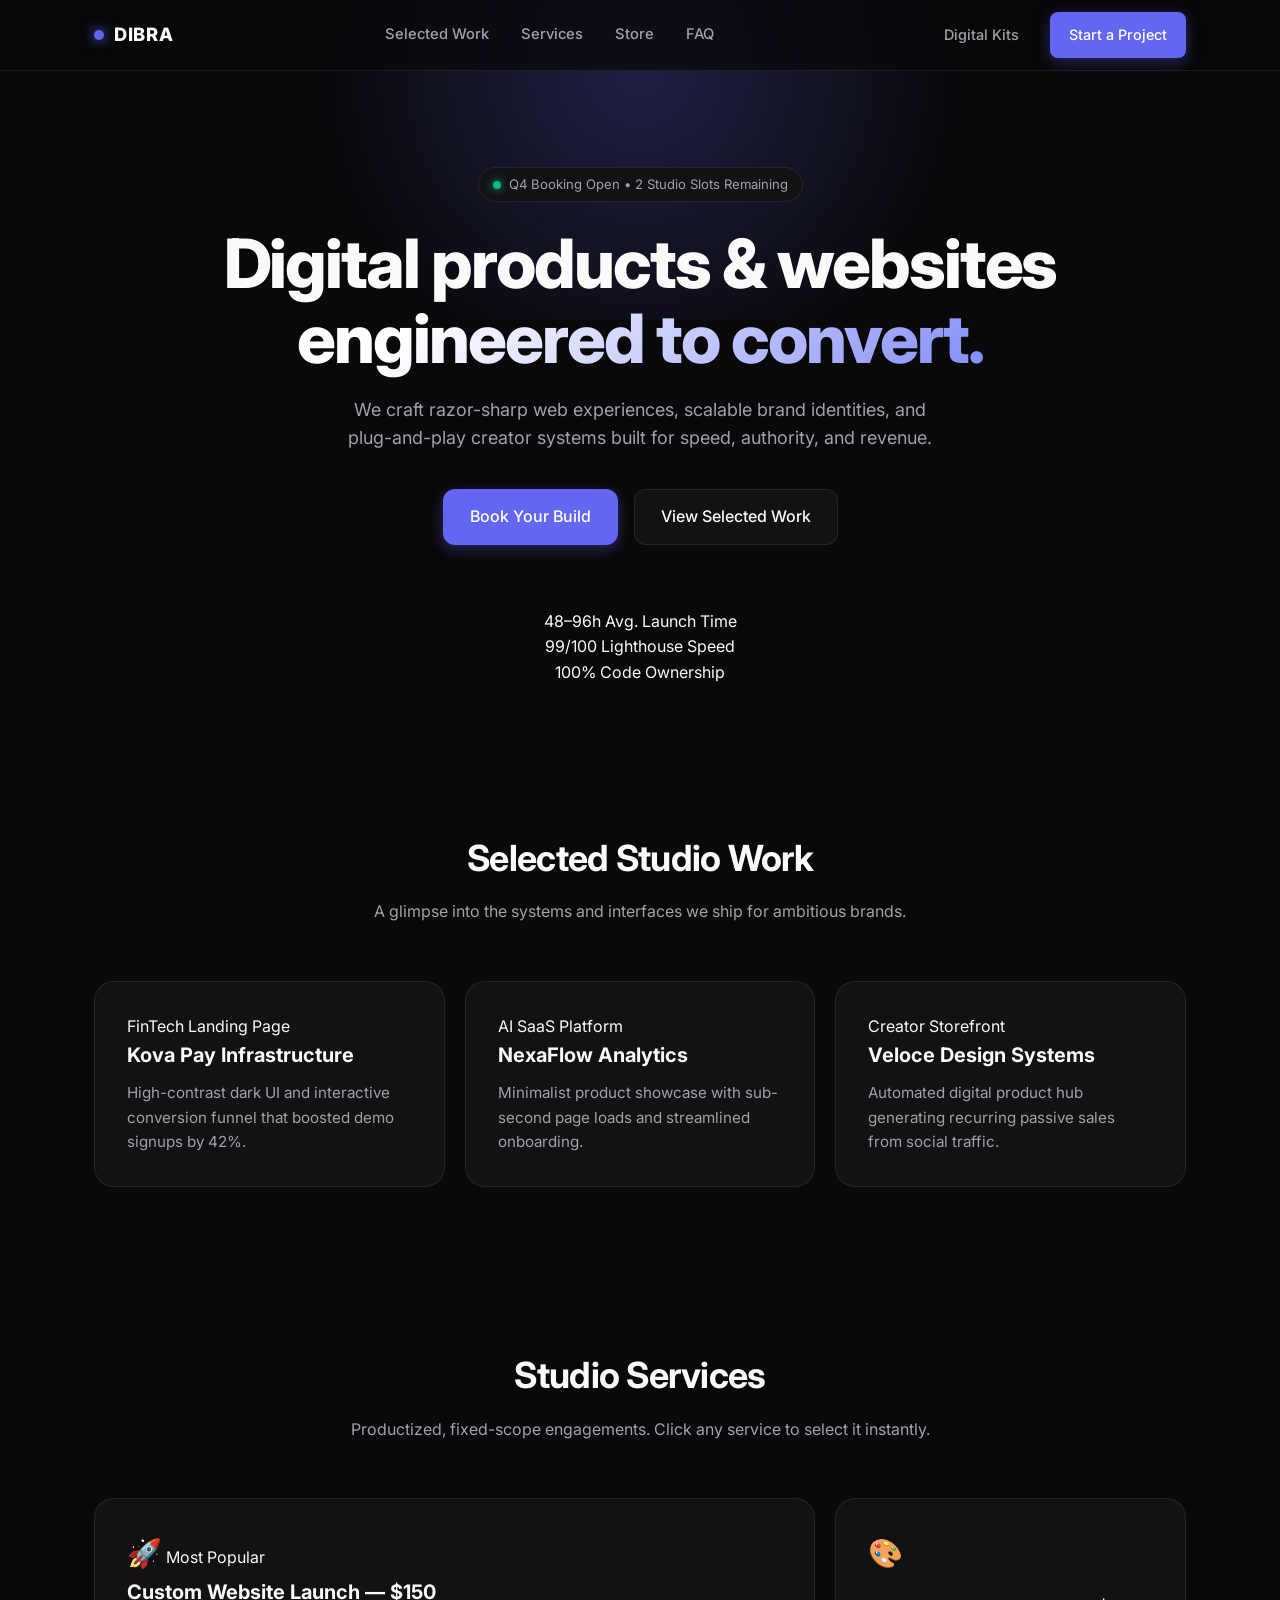
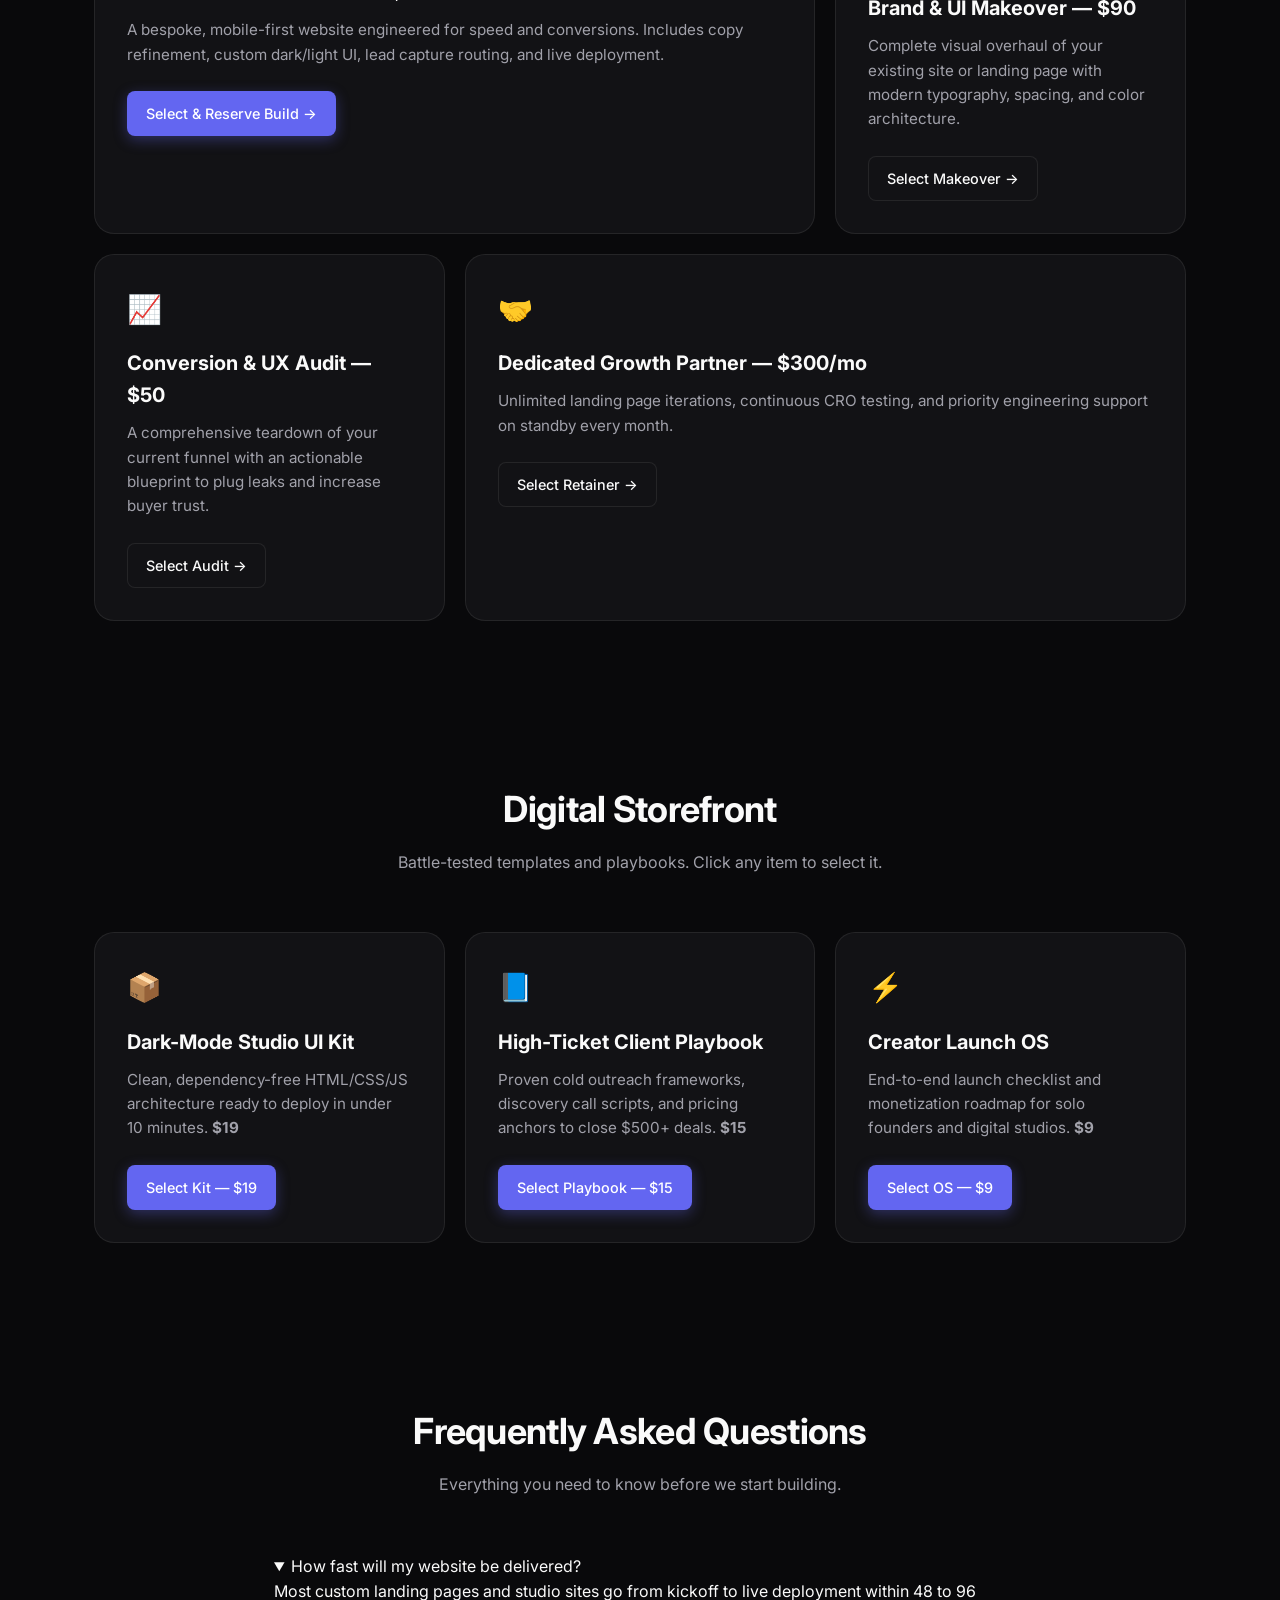
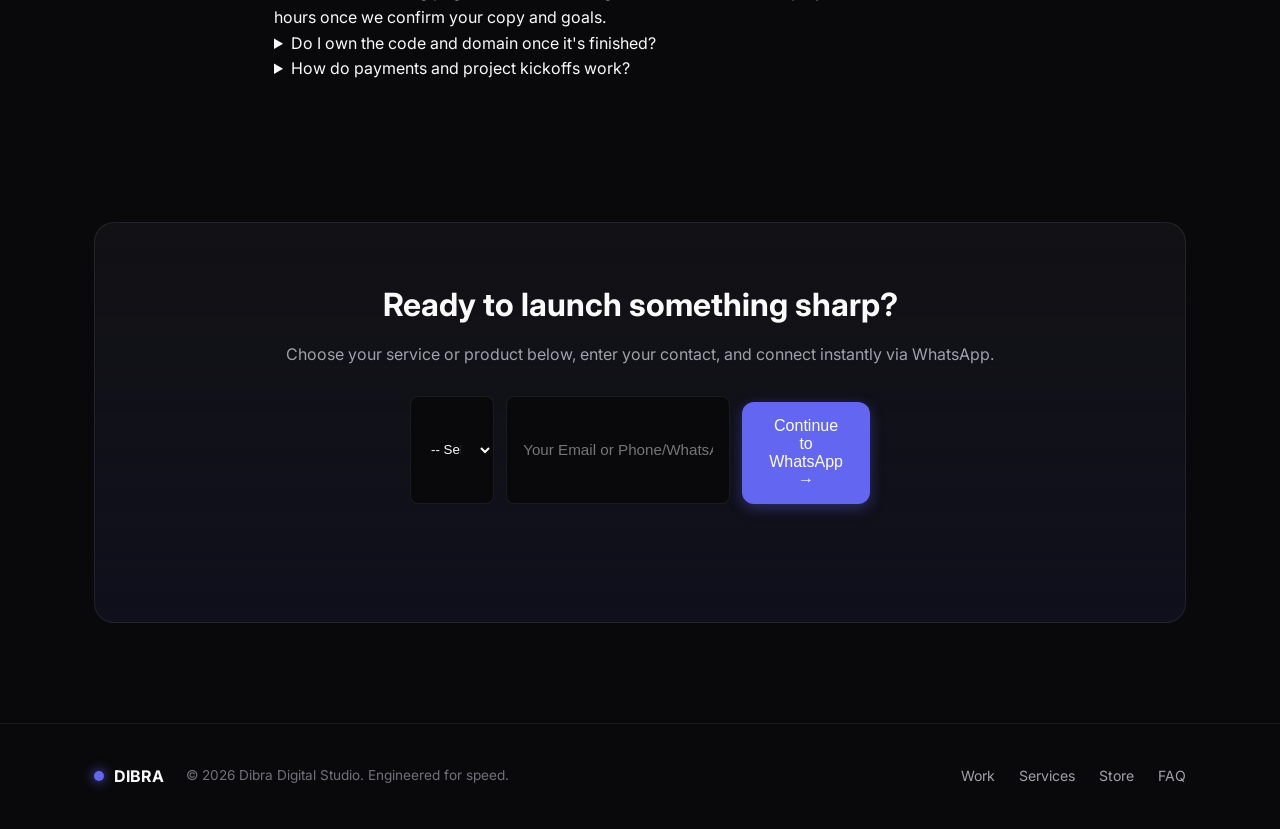
==== index.html @ 92578ec1 "Revise SEO metadata and update navigation links Updated meta description and title for improved SEO." ====
<!DOCTYPE html>
<html lang="en" class="scroll-smooth">
<head>
  <meta charset="UTF-8" />
  <meta name="viewport" content="width=device-width, initial-scale=1.0" />
  <meta name="description" content="Dibra Digital Studio — High-converting web architecture, brand systems, and digital products." />
  <title>DIBRA — Digital Product & Web Studio</title>
  
  <link rel="preconnect" href="https://fonts.googleapis.com">
  <link rel="preconnect" href="https://fonts.gstatic.com" crossorigin>
  <link href="https://fonts.googleapis.com/css2?family=Inter:wght@400;500;600;700;800&display=swap" rel="stylesheet">
  <link rel="stylesheet" href="styles.css" />
</head>
<body>
  <div class="ambient-glow" aria-hidden="true"></div>

  <!-- Sticky Navigation -->
  <header class="navbar" id="navbar">
    <div class="container nav-container">
      <a href="#" class="brand">
        <span class="brand-dot"></span>
        <span>DIBRA</span>
      </a>

      <nav class="nav-links" id="nav-links" aria-label="Main Navigation">
        <a href="#work">Selected Work</a>
        <a href="#services">Services</a>
        <a href="#store">Store</a>
        <a href="#faq">FAQ</a>
      </nav>

      <div class="nav-actions">
        <a href="#store" class="btn btn-ghost">Digital Kits</a>
        <a href="#contact" class="btn btn-primary">Start a Project</a>
        <button class="mobile-toggle" id="mobile-toggle" aria-label="Toggle Menu" aria-expanded="false">
          <span></span>
          <span></span>
        </button>
      </div>
    </div>
  </header>

  <main>
    <!-- Hero Section -->
    <section class="hero">
      <div class="container hero-container">
        <div class="badge">
          <span class="badge-pulse"></span>
          <span>Q4 Booking Open • 2 Studio Slots Remaining</span>
        </div>

        <h1 class="hero-title">
          Digital products & websites <br />
          <span class="text-gradient">engineered to convert.</span>
        </h1>

        <p class="hero-subtitle">
          We craft razor-sharp web experiences, scalable brand identities, and plug-and-play creator systems built for speed, authority, and revenue.
        </p>

        <div class="hero-cta">
          <a href="#contact" class="btn btn-primary btn-lg">Book Your Build</a>
          <a href="#work" class="btn btn-secondary btn-lg">View Selected Work</a>
        </div>

        <!-- Studio Proof Strip -->
        <div class="metrics-strip">
          <div class="metric-item">
            <span class="metric-value">48–96h</span>
            <span class="metric-label">Avg. Launch Time</span>
          </div>
          <div class="metric-divider"></div>
          <div class="metric-item">
            <span class="metric-value">99/100</span>
            <span class="metric-label">Lighthouse Speed</span>
          </div>
          <div class="metric-divider"></div>
          <div class="metric-item">
            <span class="metric-value">100%</span>
            <span class="metric-label">Code Ownership</span>
          </div>
        </div>
      </div>
    </section>

    <!-- Selected Work / Case Studies -->
    <section class="features" id="work">
      <div class="container">
        <div class="section-header">
          <h2>Selected Studio Work</h2>
          <p>A glimpse into the systems and interfaces we ship for ambitious brands.</p>
        </div>

        <div class="bento-grid">
          <article class="bento-card work-card">
            <div class="work-preview preview-fintech">
              <span class="work-tag">FinTech Landing Page</span>
            </div>
            <div class="work-info">
              <h3>Kova Pay Infrastructure</h3>
              <p>High-contrast dark UI and interactive conversion funnel that boosted demo signups by 42%.</p>
            </div>
          </article>

          <article class="bento-card work-card">
            <div class="work-preview preview-saas">
              <span class="work-tag">AI SaaS Platform</span>
            </div>
            <div class="work-info">
              <h3>NexaFlow Analytics</h3>
              <p>Minimalist product showcase with sub-second page loads and streamlined onboarding.</p>
            </div>
          </article>

          <article class="bento-card work-card">
            <div class="work-preview preview-creator">
              <span class="work-tag">Creator Storefront</span>
            </div>
            <div class="work-info">
              <h3>Veloce Design Systems</h3>
              <p>Automated digital product hub generating recurring passive sales from social traffic.</p>
            </div>
          </article>
        </div>
      </div>
    </section>

    <!-- Services Section -->
    <section class="features" id="services">
      <div class="container">
        <div class="section-header">
          <h2>Studio Services</h2>
          <p>Productized, fixed-scope engagements. Click any service to select it instantly.</p>
        </div>

        <div class="bento-grid">
          <article class="bento-card bento-large featured-card">
            <div>
              <div class="card-top-row">
                <span class="card-icon">🚀</span>
                <span class="pill-tag">Most Popular</span>
              </div>
              <h3>Custom Website Launch — $150</h3>
              <p>A bespoke, mobile-first website engineered for speed and conversions. Includes copy refinement, custom dark/light UI, lead capture routing, and live deployment.</p>
            </div>
            <div style="margin-top: 24px;">
              <a href="#contact" class="btn btn-primary select-service" data-service="Custom Website Launch ($150)">Select & Reserve Build →</a>
            </div>
          </article>

          <article class="bento-card">
            <div>
              <div class="card-icon">🎨</div>
              <h3>Brand & UI Makeover — $90</h3>
              <p>Complete visual overhaul of your existing site or landing page with modern typography, spacing, and color architecture.</p>
            </div>
            <div style="margin-top: 24px;">
              <a href="#contact" class="btn btn-secondary select-service" data-service="Brand & UI Makeover ($90)">Select Makeover →</a>
            </div>
          </article>

          <article class="bento-card">
            <div>
              <div class="card-icon">📈</div>
              <h3>Conversion & UX Audit — $50</h3>
              <p>A comprehensive teardown of your current funnel with an actionable blueprint to plug leaks and increase buyer trust.</p>
            </div>
            <div style="margin-top: 24px;">
              <a href="#contact" class="btn btn-secondary select-service" data-service="Conversion & UX Audit ($50)">Select Audit →</a>
            </div>
          </article>

          <article class="bento-card bento-large">
            <div>
              <div class="card-icon">🤝</div>
              <h3>Dedicated Growth Partner — $300/mo</h3>
              <p>Unlimited landing page iterations, continuous CRO testing, and priority engineering support on standby every month.</p>
            </div>
            <div style="margin-top: 24px;">
              <a href="#contact" class="btn btn-secondary select-service" data-service="Dedicated Growth Partner ($300/mo)">Select Retainer →</a>
            </div>
          </article>
        </div>
      </div>
    </section>

    <!-- Digital Storefront -->
    <section class="features" id="store">
      <div class="container">
        <div class="section-header">
          <h2>Digital Storefront</h2>
          <p>Battle-tested templates and playbooks. Click any item to select it.</p>
        </div>

        <div class="bento-grid">
          <article class="bento-card">
            <div>
              <div class="card-icon">📦</div>
              <h3>Dark-Mode Studio UI Kit</h3>
              <p>Clean, dependency-free HTML/CSS/JS architecture ready to deploy in under 10 minutes. <strong>$19</strong></p>
            </div>
            <div style="margin-top: 24px;">
              <a href="#contact" class="btn btn-primary select-service" data-service="Digital Product: Dark-Mode Studio UI Kit ($19)">Select Kit — $19</a>
            </div>
          </article>

          <article class="bento-card">
            <div>
              <div class="card-icon">📘</div>
              <h3>High-Ticket Client Playbook</h3>
              <p>Proven cold outreach frameworks, discovery call scripts, and pricing anchors to close $500+ deals. <strong>$15</strong></p>
            </div>
            <div style="margin-top: 24px;">
              <a href="#contact" class="btn btn-primary select-service" data-service="Digital Product: High-Ticket Client Playbook ($15)">Select Playbook — $15</a>
            </div>
          </article>

          <article class="bento-card">
            <div>
              <div class="card-icon">⚡</div>
              <h3>Creator Launch OS</h3>
              <p>End-to-end launch checklist and monetization roadmap for solo founders and digital studios. <strong>$9</strong></p>
            </div>
            <div style="margin-top: 24px;">
              <a href="#contact" class="btn btn-primary select-service" data-service="Digital Product: Creator Launch OS ($9)">Select OS — $9</a>
            </div>
          </article>
        </div>
      </div>
    </section>

    <!-- Interactive FAQ Section -->
    <section class="features" id="faq">
      <div class="container" style="max-width: 780px;">
        <div class="section-header">
          <h2>Frequently Asked Questions</h2>
          <p>Everything you need to know before we start building.</p>
        </div>

        <div class="faq-list">
          <details class="faq-item" open>
            <summary>How fast will my website be delivered?</summary>
            <p>Most custom landing pages and studio sites go from kickoff to live deployment within 48 to 96 hours once we confirm your copy and goals.</p>
          </details>

          <details class="faq-item">
            <summary>Do I own the code and domain once it's finished?</summary>
            <p>100%. You get full ownership of all source files, repositories, and assets with zero monthly platform lock-in fees.</p>
          </details>

          <details class="faq-item">
            <summary>How do payments and project kickoffs work?</summary>
            <p>Select your package below to message us directly on WhatsApp. We confirm your brief immediately, accept card or mobile transfers, and start building the same day.</p>
          </details>
        </div>
      </div>
    </section>

    <!-- Direct Booking / Order Section with Interactive Dropdown & Flexible Contact -->
    <section class="cta-banner" id="contact">
      <div class="container">
        <div class="cta-box">
          <h2>Ready to launch something sharp?</h2>
          <p>Choose your service or product below, enter your contact, and connect instantly via WhatsApp.</p>
          
          <form class="cta-form" id="order-form">
            <!-- Dropdown selector so clients don't have to type services manually -->
            <select id="selected-item" required style="width: 100%; padding: 13px 16px; border-radius: var(--radius-sm); border: 1px solid var(--border-subtle); background: var(--bg-primary); color: var(--text-primary); font-size: 0.95ln; outline: none; cursor: pointer;">
              <option value="" disabled selected>-- Select a Service or Product --</option>
              <optgroup label="Studio Services">
                <option value="Custom Website Launch ($150)">Custom Website Launch — $150</option>
                <option value="Brand & UI Makeover ($90)">Brand & UI Makeover — $90</option>
                <option value="Conversion & UX Audit ($50)">Conversion & UX Audit — $50</option>
                <option value="Dedicated Growth Partner ($300/mo)">Dedicated Growth Partner — $300/mo</option>
              </optgroup>
              <optgroup label="Digital Storefront">
                <option value="Digital Product: Dark-Mode Studio UI Kit ($19)">Dark-Mode Studio UI Kit — $19</option>
                <option value="Digital Product: High-Ticket Client Playbook ($15)">High-Ticket Client Playbook — $15</option>
                <option value="Digital Product: Creator Launch OS ($9)">Creator Launch OS — $9</option>
              </optgroup>
            </select>

            <!-- Flexible contact input accepting Email OR Phone / WhatsApp number -->
            <input type="text" id="client-contact" placeholder="Your Email or Phone/WhatsApp Number (e.g. +256...)" required />
            
            <button type="submit" class="btn btn-primary btn-lg" style="width: 100%; margin-top: 6px;">Continue to WhatsApp →</button>
          </form>
          <p class="form-feedback" id="form-feedback" role="status" aria-live="polite"></p>
        </div>
      </div>
    </section>
  </main>

  <!-- Footer -->
  <footer class="footer">
    <div class="container footer-container">
      <div class="footer-brand">
        <span class="brand-dot"></span>
        <span>DIBRA</span>
        <p>© 2026 Dibra Digital Studio. Engineered for speed.</p>
      </div>
      <div class="footer-links">
        <a href="#work">Work</a>
        <a href="#services">Services</a>
        <a href="#store">Store</a>
        <a href="#faq">FAQ</a>
      </div>
    </div>
  </footer>

  <script src="app.js"></script>
</body>
</html>
---- styles.css ----
/* Design Tokens & Variables */
:root {
  --bg-primary: #09090b;
  --bg-surface: #121215;
  --bg-surface-hover: #18181c;
  --border-subtle: rgba(255, 255, 255, 0.08);
  --border-highlight: rgba(99, 102, 241, 0.4);
  
  --text-primary: #fafafa;
  --text-secondary: #a1a1aa;
  --text-muted: #71717a;
  
  --accent-primary: #6366f1;
  --accent-hover: #4f46e5;
  --accent-glow: rgba(99, 102, 241, 0.25);
  --success: #10b981;
  
  --radius-sm: 8px;
  --radius-md: 12px;
  --radius-lg: 20px;
  --transition: all 0.25s cubic-bezier(0.16, 1, 0.3, 1);
}

/* Reset & Base */
*, *::before, *::after {
  box-sizing: border-box;
  margin: 0;
  padding: 0;
}

body {
  font-family: 'Inter', -apple-system, BlinkMacSystemFont, sans-serif;
  background-color: var(--bg-primary);
  color: var(--text-primary);
  line-height: 1.6;
  overflow-x: hidden;
  -webkit-font-smoothing: antialiased;
}

.container {
  width: 100%;
  max-width: 1140px;
  margin: 0 auto;
  padding: 0 24px;
}

/* Ambient Background Glow */
.ambient-glow {
  position: fixed;
  top: -20%;
  left: 50%;
  transform: translateX(-50%);
  width: 800px;
  height: 500px;
  background: radial-gradient(circle, var(--accent-glow) 0%, transparent 70%);
  pointer-events: none;
  z-index: -1;
}

/* Buttons */
.btn {
  display: inline-flex;
  align-items: center;
  justify-content: center;
  padding: 10px 18px;
  border-radius: var(--radius-sm);
  font-size: 0.9rem;
  font-weight: 500;
  text-decoration: none;
  cursor: pointer;
  border: 1px solid transparent;
  transition: var(--transition);
}

.btn-lg {
  padding: 14px 26px;
  font-size: 1rem;
  border-radius: var(--radius-md);
}

.btn-primary {
  background-color: var(--accent-primary);
  color: #fff;
  box-shadow: 0 4px 14px rgba(99, 102, 241, 0.35);
}

.btn-primary:hover {
  background-color: var(--accent-hover);
  transform: translateY(-2px);
}

.btn-secondary {
  background-color: var(--bg-surface);
  color: var(--text-primary);
  border-color: var(--border-subtle);
}

.btn-secondary:hover {
  background-color: var(--bg-surface-hover);
  border-color: rgba(255, 255, 255, 0.2);
}

.btn-ghost {
  color: var(--text-secondary);
}

.btn-ghost:hover {
  color: var(--text-primary);
}

/* Navigation */
.navbar {
  position: sticky;
  top: 0;
  z-index: 100;
  background: rgba(9, 9, 11, 0.75);
  backdrop-filter: blur(16px);
  -webkit-backdrop-filter: blur(16px);
  border-bottom: 1px solid var(--border-subtle);
}

.nav-container {
  display: flex;
  align-items: center;
  justify-content: space-between;
  height: 70px;
}

.brand {
  display: flex;
  align-items: center;
  gap: 10px;
  font-weight: 800;
  font-size: 1.15rem;
  letter-spacing: 0.04em;
  color: var(--text-primary);
  text-decoration: none;
}

.brand-dot {
  width: 10px;
  height: 10px;
  border-radius: 50%;
  background: var(--accent-primary);
  box-shadow: 0 0 12px var(--accent-primary);
}

.nav-links {
  display: flex;
  gap: 32px;
}

.nav-links a {
  color: var(--text-secondary);
  text-decoration: none;
  font-size: 0.92rem;
  font-weight: 500;
  transition: var(--transition);
}

.nav-links a:hover {
  color: var(--text-primary);
}

.nav-actions {
  display: flex;
  align-items: center;
  gap: 12px;
}

.mobile-toggle {
  display: none;
  flex-direction: column;
  gap: 5px;
  background: none;
  border: none;
  cursor: pointer;
  padding: 6px;
}

.mobile-toggle span {
  width: 22px;
  height: 2px;
  background: var(--text-primary);
  transition: var(--transition);
}

/* Hero Section */
.hero {
  padding: 96px 0 64px;
  text-align: center;
}

.badge {
  display: inline-flex;
  align-items: center;
  gap: 8px;
  padding: 6px 14px;
  border-radius: 999px;
  background: var(--bg-surface);
  border: 1px solid var(--border-subtle);
  font-size: 0.82rem;
  color: var(--text-secondary);
  margin-bottom: 24px;
}

.badge-pulse {
  width: 8px;
  height: 8px;
  border-radius: 50%;
  background: var(--success);
  box-shadow: 0 0 8px var(--success);
}

.hero-title {
  font-size: clamp(2.5rem, 6vw, 4.25rem);
  font-weight: 800;
  line-height: 1.1;
  letter-spacing: -0.03em;
  margin-bottom: 20px;
}

.text-gradient {
  background: linear-gradient(135deg, #ffffff 20%, #818cf8 100%);
  -webkit-background-clip: text;
  -webkit-text-fill-color: transparent;
}

.hero-subtitle {
  max-width: 620px;
  margin: 0 auto 36px;
  font-size: 1.125rem;
  color: var(--text-secondary);
}

.hero-cta {
  display: flex;
  justify-content: center;
  gap: 16px;
  margin-bottom: 64px;
  flex-wrap: wrap;
}

/* Interactive Preview Window */
.hero-preview {
  max-width: 860px;
  margin: 0 auto;
  background: var(--bg-surface);
  border: 1px solid var(--border-subtle);
  border-radius: var(--radius-lg);
  overflow: hidden;
  box-shadow: 0 24px 60px rgba(0, 0, 0, 0.6);
  text-align: left;
}

.preview-header {
  display: flex;
  align-items: center;
  padding: 14px 20px;
  background: rgba(255, 255, 255, 0.02);
  border-bottom: 1px solid var(--border-subtle);
}

.window-dots {
  display: flex;
  gap: 8px;
}

.window-dots span {
  width: 11px;
  height: 11px;
  border-radius: 50%;
  background: #27272a;
}

.window-url {
  margin: 0 auto;
  font-size: 0.8rem;
  color: var(--text-muted);
  background: var(--bg-primary);
  padding: 4px 16px;
  border-radius: 6px;
  border: 1px solid var(--border-subtle);
}

.preview-body {
  display: grid;
  grid-template-columns: repeat(3, 1fr);
  gap: 20px;
  padding: 32px;
}

.preview-stat {
  background: var(--bg-primary);
  border: 1px solid var(--border-subtle);
  border-radius: var(--radius-md);
  padding: 20px;
  display: flex;
  flex-direction: column;
  gap: 6px;
}

.stat-label {
  font-size: 0.82rem;
  color: var(--text-secondary);
}

.stat-value {
  font-size: 1.85rem;
  font-weight: 700;
  letter-spacing: -0.02em;
}

.stat-trend {
  font-size: 0.8rem;
  color: var(--text-muted);
}

.stat-trend.positive {
  color: var(--success);
}

/* Bento Grid Features */
.features {
  padding: 80px 0;
}

.section-header {
  text-align: center;
  max-width: 580px;
  margin: 0 auto 56px;
}

.section-header h2 {
  font-size: 2.25rem;
  font-weight: 700;
  letter-spacing: -0.02em;
  margin-bottom: 12px;
}

.section-header p {
  color: var(--text-secondary);
}

.bento-grid {
  display: grid;
  grid-template-columns: repeat(3, 1fr);
  gap: 20px;
}

.bento-card {
  background: var(--bg-surface);
  border: 1px solid var(--border-subtle);
  border-radius: var(--radius-lg);
  padding: 32px;
  transition: var(--transition);
}

.bento-card:hover {
  border-color: var(--border-highlight);
  background: var(--bg-surface-hover);
  transform: translateY(-4px);
}

.bento-large {
  grid-column: span 2;
}

.card-icon {
  font-size: 1.75rem;
  margin-bottom: 16px;
}

.bento-card h3 {
  font-size: 1.25rem;
  margin-bottom: 10px;
}

.bento-card p {
  color: var(--text-secondary);
  font-size: 0.95rem;
}

/* CTA Banner */
.cta-banner {
  padding: 60px 0 100px;
}

.cta-box {
  background: linear-gradient(180deg, var(--bg-surface) 0%, rgba(99, 102, 241, 0.08) 100%);
  border: 1px solid var(--border-subtle);
  border-radius: var(--radius-lg);
  padding: 56px 24px;
  text-align: center;
}

.cta-box h2 {
  font-size: 2rem;
  margin-bottom: 12px;
}

.cta-box p {
  color: var(--text-secondary);
  margin-bottom: 28px;
}

.cta-form {
  display: flex;
  justify-content: center;
  gap: 12px;
  max-width: 460px;
  margin: 0 auto;
}

.cta-form input {
  flex: 1;
  padding: 12px 16px;
  border-radius: var(--radius-sm);
  border: 1px solid var(--border-subtle);
  background: var(--bg-primary);
  color: var(--text-primary);
  font-size: 0.95rem;
  outline: none;
  transition: var(--transition);
}

.cta-form input:focus {
  border-color: var(--accent-primary);
}

.form-feedback {
  margin-top: 14px;
  font-size: 0.88rem;
  color: var(--success);
  min-height: 20px;
}

/* Footer */
.footer {
  border-top: 1px solid var(--border-subtle);
  padding: 40px 0;
}

.footer-container {
  display: flex;
  justify-content: space-between;
  align-items: center;
  flex-wrap: wrap;
  gap: 20px;
}

.footer-brand {
  display: flex;
  align-items: center;
  gap: 10px;
  font-weight: 700;
}

.footer-brand p {
  font-weight: 400;
  font-size: 0.85rem;
  color: var(--text-muted);
  margin-left: 12px;
}

.footer-links {
  display: flex;
  gap: 24px;
}

.footer-links a {
  color: var(--text-secondary);
  text-decoration: none;
  font-size: 0.88rem;
}

.footer-links a:hover {
  color: var(--text-primary);
}

/* Responsive Breakpoints */
@media (max-width: 860px) {
  .bento-grid, .preview-body {
    grid-template-columns: 1fr;
  }
  .bento-large {
    grid-column: span 1;
  }
  .nav-links, .nav-actions .btn-ghost {
    display: none;
  }
  .nav-links.active {
    display: flex;
    flex-direction: column;
    position: absolute;
    top: 70px;
    left: 0;
    right: 0;
    background: var(--bg-primary);
    padding: 24px;
    border-bottom: 1px solid var(--border-subtle);
  }
  .mobile-toggle {
    display: flex;
  }
  .cta-form {
    flex-direction: column;
  }
}
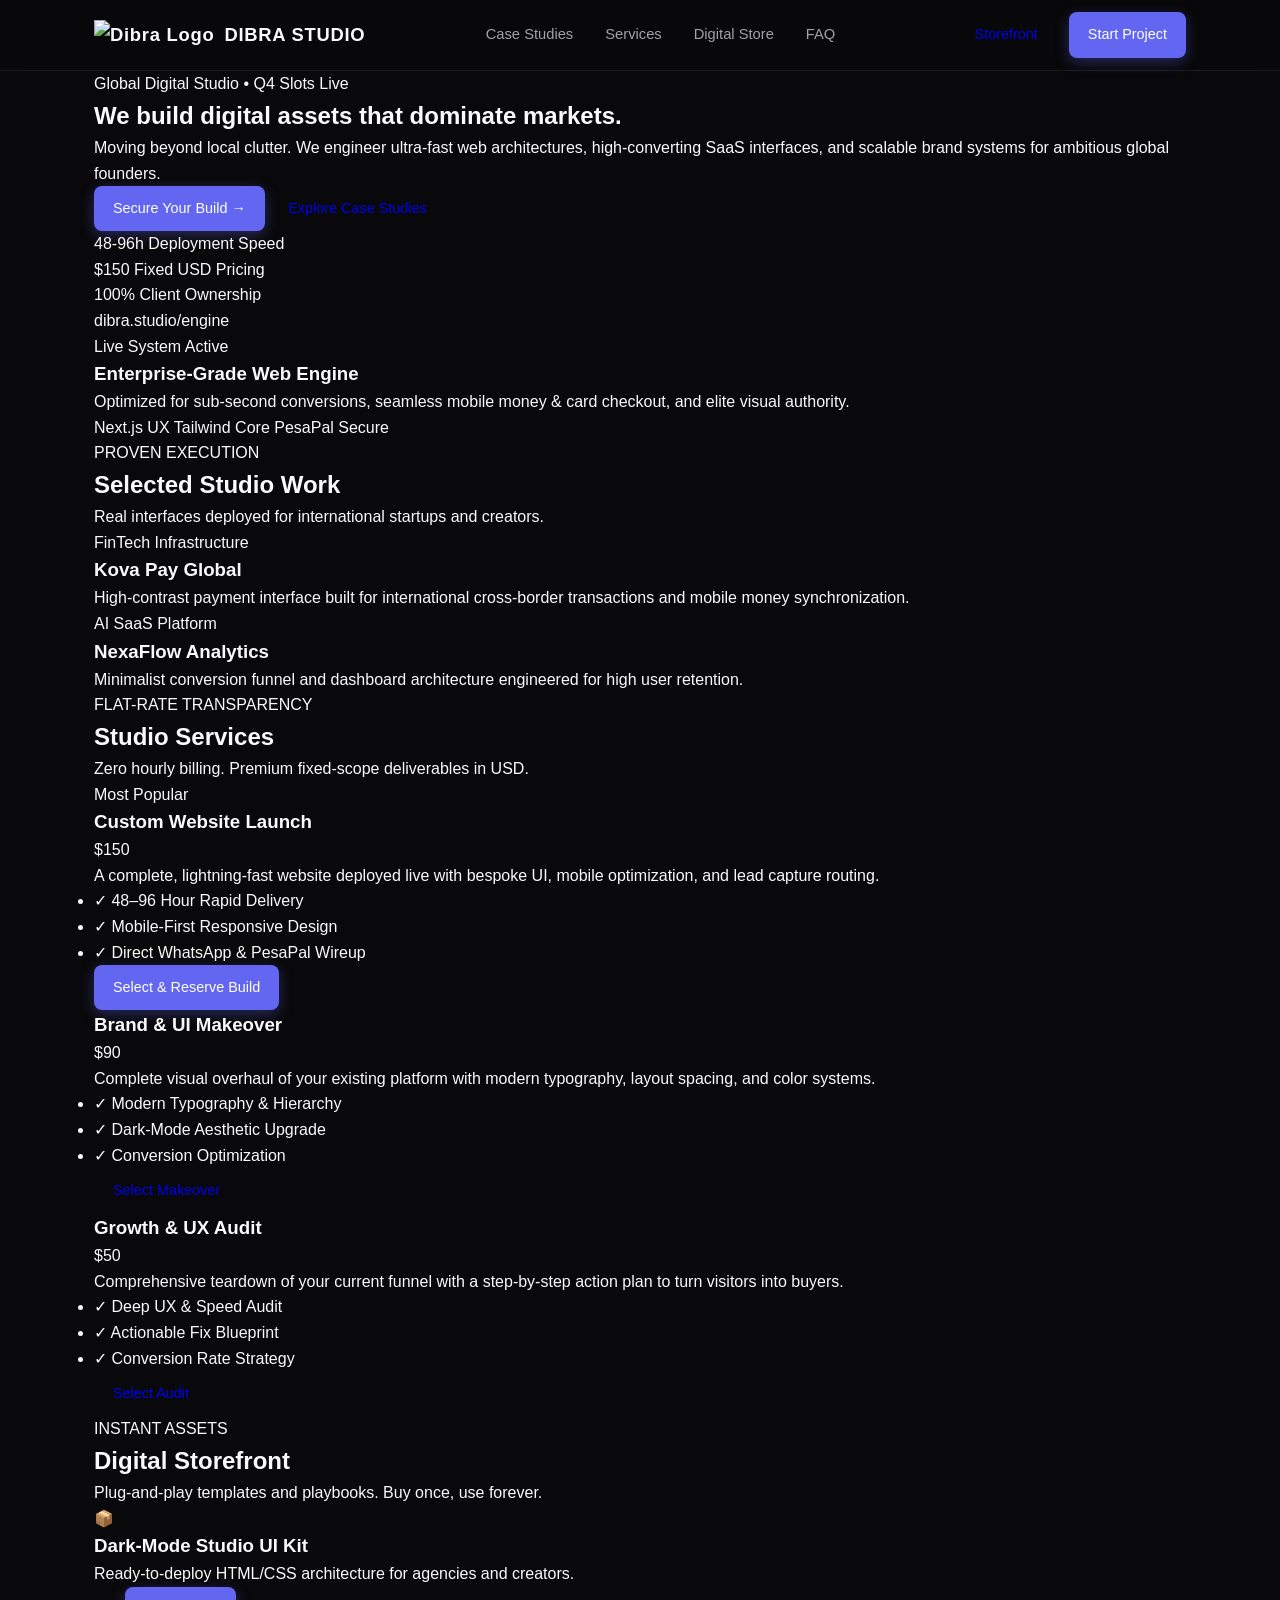
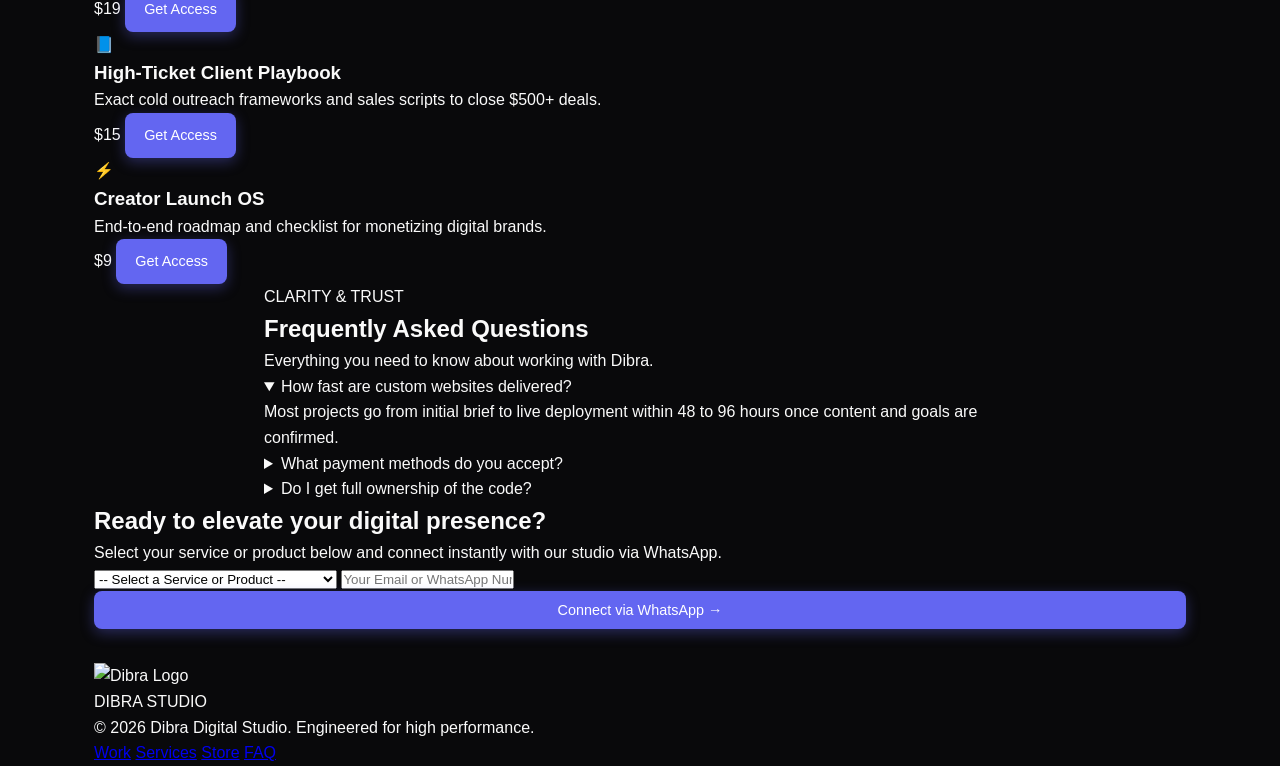
==== commit 47410dbd: "Revamp index.html for modern design and clarity Updated font link and modified various sections for " ====
--- a/index.html
+++ b/index.html
@@ -8,270 +8,281 @@
   
   <link rel="preconnect" href="https://fonts.googleapis.com">
   <link rel="preconnect" href="https://fonts.gstatic.com" crossorigin>
-  <link href="https://fonts.googleapis.com/css2?family=Inter:wght@400;500;600;700;800&display=swap" rel="stylesheet">
+  <link href="https://fonts.googleapis.com/css2?family=Plus+Jakarta+Sans:wght@400;500;600;700;800&display=swap" rel="stylesheet">
   <link rel="stylesheet" href="styles.css" />
 </head>
 <body>
-  <div class="ambient-glow" aria-hidden="true"></div>
-
-  <!-- Sticky Navigation -->
+  <!-- Ambient Mesh Background -->
+  <div class="mesh-bg" aria-hidden="true">
+    <div class="mesh-ball ball-1"></div>
+    <div class="mesh-ball ball-2"></div>
+    <div class="mesh-ball ball-3"></div>
+  </div>
+
+  <!-- Modern Floating Header -->
   <header class="navbar" id="navbar">
     <div class="container nav-container">
       <a href="#" class="brand">
-        <span class="brand-dot"></span>
-        <span>DIBRA</span>
+        <!-- Logo Image Integration -->
+        <div class="brand-logo-wrap">
+          <img src="908746838_1129144080108796_8139333490262825991_n.jpg" alt="Dibra Logo" class="brand-logo-img" />
+        </div>
+        <span class="brand-text">DIBRA <span class="brand-sub">STUDIO</span></span>
       </a>
 
       <nav class="nav-links" id="nav-links" aria-label="Main Navigation">
-        <a href="#work">Selected Work</a>
+        <a href="#work">Case Studies</a>
         <a href="#services">Services</a>
-        <a href="#store">Store</a>
+        <a href="#store">Digital Store</a>
         <a href="#faq">FAQ</a>
       </nav>
 
       <div class="nav-actions">
-        <a href="#store" class="btn btn-ghost">Digital Kits</a>
-        <a href="#contact" class="btn btn-primary">Start a Project</a>
+        <a href="#store" class="btn btn-glass">Storefront</a>
+        <a href="#contact" class="btn btn-primary">Start Project</a>
         <button class="mobile-toggle" id="mobile-toggle" aria-label="Toggle Menu" aria-expanded="false">
           <span></span>
           <span></span>
+          <span></span>
         </button>
       </div>
     </div>
   </header>
 
   <main>
-    <!-- Hero Section -->
-    <section class="hero">
-      <div class="container hero-container">
-        <div class="badge">
-          <span class="badge-pulse"></span>
-          <span>Q4 Booking Open • 2 Studio Slots Remaining</span>
-        </div>
-
-        <h1 class="hero-title">
-          Digital products & websites <br />
-          <span class="text-gradient">engineered to convert.</span>
-        </h1>
-
-        <p class="hero-subtitle">
-          We craft razor-sharp web experiences, scalable brand identities, and plug-and-play creator systems built for speed, authority, and revenue.
-        </p>
-
-        <div class="hero-cta">
-          <a href="#contact" class="btn btn-primary btn-lg">Book Your Build</a>
-          <a href="#work" class="btn btn-secondary btn-lg">View Selected Work</a>
-        </div>
-
-        <!-- Studio Proof Strip -->
-        <div class="metrics-strip">
-          <div class="metric-item">
-            <span class="metric-value">48–96h</span>
-            <span class="metric-label">Avg. Launch Time</span>
-          </div>
-          <div class="metric-divider"></div>
-          <div class="metric-item">
-            <span class="metric-value">99/100</span>
-            <span class="metric-label">Lighthouse Speed</span>
-          </div>
-          <div class="metric-divider"></div>
-          <div class="metric-item">
-            <span class="metric-value">100%</span>
-            <span class="metric-label">Code Ownership</span>
-          </div>
-        </div>
-      </div>
-    </section>
-
-    <!-- Selected Work / Case Studies -->
-    <section class="features" id="work">
+    <!-- Hero Section: Asymmetric Modern Split Layout -->
+    <section class="hero-new">
+      <div class="container hero-grid-layout">
+        <div class="hero-content">
+          <div class="pill-badge">
+            <span class="badge-dot"></span>
+            <span>Global Digital Studio • Q4 Slots Live</span>
+          </div>
+          
+          <h1 class="hero-headline">
+            We build digital assets that <span class="gradient-text">dominate markets.</span>
+          </h1>
+          
+          <p class="hero-desc">
+            Moving beyond local clutter. We engineer ultra-fast web architectures, high-converting SaaS interfaces, and scalable brand systems for ambitious global founders.
+          </p>
+
+          <div class="hero-action-row">
+            <a href="#contact" class="btn btn-primary btn-xl">Secure Your Build →</a>
+            <a href="#work" class="btn btn-outline btn-xl">Explore Case Studies</a>
+          </div>
+
+          <div class="hero-stats-row">
+            <div class="stat-box">
+              <span class="stat-num">48-96h</span>
+              <span class="stat-lbl">Deployment Speed</span>
+            </div>
+            <div class="stat-sep"></div>
+            <div class="stat-box">
+              <span class="stat-num">$150</span>
+              <span class="stat-lbl">Fixed USD Pricing</span>
+            </div>
+            <div class="stat-sep"></div>
+            <div class="stat-box">
+              <span class="stat-num">100%</span>
+              <span class="stat-lbl">Client Ownership</span>
+            </div>
+          </div>
+        </div>
+
+        <!-- Interactive Visual Showcase Card -->
+        <div class="hero-visual-card">
+          <div class="visual-card-header">
+            <div class="mac-dots"><span></span><span></span><span></span></div>
+            <span class="url-bar">dibra.studio/engine</span>
+          </div>
+          <div class="visual-card-body">
+            <div class="preview-hero-badge">Live System Active</div>
+            <h3>Enterprise-Grade Web Engine</h3>
+            <p>Optimized for sub-second conversions, seamless mobile money & card checkout, and elite visual authority.</p>
+            <div class="mini-tags">
+              <span>Next.js UX</span>
+              <span>Tailwind Core</span>
+              <span>PesaPal Secure</span>
+            </div>
+          </div>
+        </div>
+      </div>
+    </section>
+
+    <!-- Case Studies / Selected Work -->
+    <section class="section-padded" id="work">
       <div class="container">
-        <div class="section-header">
+        <div class="section-title-wrap">
+          <span class="section-tag">PROVEN EXECUTION</span>
           <h2>Selected Studio Work</h2>
-          <p>A glimpse into the systems and interfaces we ship for ambitious brands.</p>
-        </div>
-
-        <div class="bento-grid">
-          <article class="bento-card work-card">
-            <div class="work-preview preview-fintech">
-              <span class="work-tag">FinTech Landing Page</span>
-            </div>
-            <div class="work-info">
-              <h3>Kova Pay Infrastructure</h3>
-              <p>High-contrast dark UI and interactive conversion funnel that boosted demo signups by 42%.</p>
-            </div>
-          </article>
-
-          <article class="bento-card work-card">
-            <div class="work-preview preview-saas">
-              <span class="work-tag">AI SaaS Platform</span>
-            </div>
-            <div class="work-info">
+          <p>Real interfaces deployed for international startups and creators.</p>
+        </div>
+
+        <div class="projects-grid">
+          <div class="project-card">
+            <div class="project-thumb thumb-1">
+              <span class="project-tag">FinTech Infrastructure</span>
+            </div>
+            <div class="project-body">
+              <h3>Kova Pay Global</h3>
+              <p>High-contrast payment interface built for international cross-border transactions and mobile money synchronization.</p>
+            </div>
+          </div>
+
+          <div class="project-card">
+            <div class="project-thumb thumb-2">
+              <span class="project-tag">AI SaaS Platform</span>
+            </div>
+            <div class="project-body">
               <h3>NexaFlow Analytics</h3>
-              <p>Minimalist product showcase with sub-second page loads and streamlined onboarding.</p>
-            </div>
-          </article>
-
-          <article class="bento-card work-card">
-            <div class="work-preview preview-creator">
-              <span class="work-tag">Creator Storefront</span>
-            </div>
-            <div class="work-info">
-              <h3>Veloce Design Systems</h3>
-              <p>Automated digital product hub generating recurring passive sales from social traffic.</p>
-            </div>
-          </article>
-        </div>
-      </div>
-    </section>
-
-    <!-- Services Section -->
-    <section class="features" id="services">
+              <p>Minimalist conversion funnel and dashboard architecture engineered for high user retention.</p>
+            </div>
+          </div>
+        </div>
+      </div>
+    </section>
+
+    <!-- Services & Pricing Section -->
+    <section class="section-padded" id="services">
       <div class="container">
-        <div class="section-header">
+        <div class="section-title-wrap">
+          <span class="section-tag">FLAT-RATE TRANSPARENCY</span>
           <h2>Studio Services</h2>
-          <p>Productized, fixed-scope engagements. Click any service to select it instantly.</p>
-        </div>
-
-        <div class="bento-grid">
-          <article class="bento-card bento-large featured-card">
-            <div>
-              <div class="card-top-row">
-                <span class="card-icon">🚀</span>
-                <span class="pill-tag">Most Popular</span>
-              </div>
-              <h3>Custom Website Launch — $150</h3>
-              <p>A bespoke, mobile-first website engineered for speed and conversions. Includes copy refinement, custom dark/light UI, lead capture routing, and live deployment.</p>
-            </div>
-            <div style="margin-top: 24px;">
-              <a href="#contact" class="btn btn-primary select-service" data-service="Custom Website Launch ($150)">Select & Reserve Build →</a>
-            </div>
-          </article>
-
-          <article class="bento-card">
-            <div>
-              <div class="card-icon">🎨</div>
-              <h3>Brand & UI Makeover — $90</h3>
-              <p>Complete visual overhaul of your existing site or landing page with modern typography, spacing, and color architecture.</p>
-            </div>
-            <div style="margin-top: 24px;">
-              <a href="#contact" class="btn btn-secondary select-service" data-service="Brand & UI Makeover ($90)">Select Makeover →</a>
-            </div>
-          </article>
-
-          <article class="bento-card">
-            <div>
-              <div class="card-icon">📈</div>
-              <h3>Conversion & UX Audit — $50</h3>
-              <p>A comprehensive teardown of your current funnel with an actionable blueprint to plug leaks and increase buyer trust.</p>
-            </div>
-            <div style="margin-top: 24px;">
-              <a href="#contact" class="btn btn-secondary select-service" data-service="Conversion & UX Audit ($50)">Select Audit →</a>
-            </div>
-          </article>
-
-          <article class="bento-card bento-large">
-            <div>
-              <div class="card-icon">🤝</div>
-              <h3>Dedicated Growth Partner — $300/mo</h3>
-              <p>Unlimited landing page iterations, continuous CRO testing, and priority engineering support on standby every month.</p>
-            </div>
-            <div style="margin-top: 24px;">
-              <a href="#contact" class="btn btn-secondary select-service" data-service="Dedicated Growth Partner ($300/mo)">Select Retainer →</a>
-            </div>
-          </article>
-        </div>
-      </div>
-    </section>
-
-    <!-- Digital Storefront -->
-    <section class="features" id="store">
+          <p>Zero hourly billing. Premium fixed-scope deliverables in USD.</p>
+        </div>
+
+        <div class="pricing-grid">
+          <div class="price-card featured-highlight">
+            <div class="price-header">
+              <span class="card-badge-top">Most Popular</span>
+              <h3>Custom Website Launch</h3>
+              <div class="price-tag">$150</div>
+            </div>
+            <p>A complete, lightning-fast website deployed live with bespoke UI, mobile optimization, and lead capture routing.</p>
+            <ul class="feature-checklist">
+              <li>✓ 48–96 Hour Rapid Delivery</li>
+              <li>✓ Mobile-First Responsive Design</li>
+              <li>✓ Direct WhatsApp & PesaPal Wireup</li>
+            </ul>
+            <a href="#contact" class="btn btn-primary select-service" data-service="Custom Website Launch ($150)">Select & Reserve Build</a>
+          </div>
+
+          <div class="price-card">
+            <div class="price-header">
+              <h3>Brand & UI Makeover</h3>
+              <div class="price-tag">$90</div>
+            </div>
+            <p>Complete visual overhaul of your existing platform with modern typography, layout spacing, and color systems.</p>
+            <ul class="feature-checklist">
+              <li>✓ Modern Typography & Hierarchy</li>
+              <li>✓ Dark-Mode Aesthetic Upgrade</li>
+              <li>✓ Conversion Optimization</li>
+            </ul>
+            <a href="#contact" class="btn btn-outline select-service" data-service="Brand & UI Makeover ($90)">Select Makeover</a>
+          </div>
+
+          <div class="price-card">
+            <div class="price-header">
+              <h3>Growth & UX Audit</h3>
+              <div class="price-tag">$50</div>
+            </div>
+            <p>Comprehensive teardown of your current funnel with a step-by-step action plan to turn visitors into buyers.</p>
+            <ul class="feature-checklist">
+              <li>✓ Deep UX & Speed Audit</li>
+              <li>✓ Actionable Fix Blueprint</li>
+              <li>✓ Conversion Rate Strategy</li>
+            </ul>
+            <a href="#contact" class="btn btn-outline select-service" data-service="Conversion & UX Audit ($50)">Select Audit</a>
+          </div>
+        </div>
+      </div>
+    </section>
+
+    <!-- Digital Storefront Section -->
+    <section class="section-padded" id="store">
       <div class="container">
-        <div class="section-header">
+        <div class="section-title-wrap">
+          <span class="section-tag">INSTANT ASSETS</span>
           <h2>Digital Storefront</h2>
-          <p>Battle-tested templates and playbooks. Click any item to select it.</p>
-        </div>
-
-        <div class="bento-grid">
-          <article class="bento-card">
-            <div>
-              <div class="card-icon">📦</div>
-              <h3>Dark-Mode Studio UI Kit</h3>
-              <p>Clean, dependency-free HTML/CSS/JS architecture ready to deploy in under 10 minutes. <strong>$19</strong></p>
-            </div>
-            <div style="margin-top: 24px;">
-              <a href="#contact" class="btn btn-primary select-service" data-service="Digital Product: Dark-Mode Studio UI Kit ($19)">Select Kit — $19</a>
-            </div>
-          </article>
-
-          <article class="bento-card">
-            <div>
-              <div class="card-icon">📘</div>
-              <h3>High-Ticket Client Playbook</h3>
-              <p>Proven cold outreach frameworks, discovery call scripts, and pricing anchors to close $500+ deals. <strong>$15</strong></p>
-            </div>
-            <div style="margin-top: 24px;">
-              <a href="#contact" class="btn btn-primary select-service" data-service="Digital Product: High-Ticket Client Playbook ($15)">Select Playbook — $15</a>
-            </div>
-          </article>
-
-          <article class="bento-card">
-            <div>
-              <div class="card-icon">⚡</div>
-              <h3>Creator Launch OS</h3>
-              <p>End-to-end launch checklist and monetization roadmap for solo founders and digital studios. <strong>$9</strong></p>
-            </div>
-            <div style="margin-top: 24px;">
-              <a href="#contact" class="btn btn-primary select-service" data-service="Digital Product: Creator Launch OS ($9)">Select OS — $9</a>
-            </div>
-          </article>
-        </div>
-      </div>
-    </section>
-
-    <!-- Interactive FAQ Section -->
-    <section class="features" id="faq">
-      <div class="container" style="max-width: 780px;">
-        <div class="section-header">
+          <p>Plug-and-play templates and playbooks. Buy once, use forever.</p>
+        </div>
+
+        <div class="store-grid">
+          <div class="store-card">
+            <div class="store-icon">📦</div>
+            <h3>Dark-Mode Studio UI Kit</h3>
+            <p>Ready-to-deploy HTML/CSS architecture for agencies and creators.</p>
+            <div class="store-footer">
+              <span class="item-price">$19</span>
+              <a href="#contact" class="btn btn-primary select-service" data-service="Digital Product: Dark-Mode Studio UI Kit ($19)">Get Access</a>
+            </div>
+          </div>
+
+          <div class="store-card">
+            <div class="store-icon">📘</div>
+            <h3>High-Ticket Client Playbook</h3>
+            <p>Exact cold outreach frameworks and sales scripts to close $500+ deals.</p>
+            <div class="store-footer">
+              <span class="item-price">$15</span>
+              <a href="#contact" class="btn btn-primary select-service" data-service="Digital Product: High-Ticket Client Playbook ($15)">Get Access</a>
+            </div>
+          </div>
+
+          <div class="store-card">
+            <div class="store-icon">⚡</div>
+            <h3>Creator Launch OS</h3>
+            <p>End-to-end roadmap and checklist for monetizing digital brands.</p>
+            <div class="store-footer">
+              <span class="item-price">$9</span>
+              <a href="#contact" class="btn btn-primary select-service" data-service="Digital Product: Creator Launch OS ($9)">Get Access</a>
+            </div>
+          </div>
+        </div>
+      </div>
+    </section>
+
+    <!-- FAQ Accordion Section -->
+    <section class="section-padded" id="faq">
+      <div class="container" style="max-width: 800px;">
+        <div class="section-title-wrap">
+          <span class="section-tag">CLARITY & TRUST</span>
           <h2>Frequently Asked Questions</h2>
-          <p>Everything you need to know before we start building.</p>
-        </div>
-
-        <div class="faq-list">
-          <details class="faq-item" open>
-            <summary>How fast will my website be delivered?</summary>
-            <p>Most custom landing pages and studio sites go from kickoff to live deployment within 48 to 96 hours once we confirm your copy and goals.</p>
+          <p>Everything you need to know about working with Dibra.</p>
+        </div>
+
+        <div class="faq-stack">
+          <details class="faq-box" open>
+            <summary>How fast are custom websites delivered?</summary>
+            <p>Most projects go from initial brief to live deployment within 48 to 96 hours once content and goals are confirmed.</p>
           </details>
-
-          <details class="faq-item">
-            <summary>Do I own the code and domain once it's finished?</summary>
-            <p>100%. You get full ownership of all source files, repositories, and assets with zero monthly platform lock-in fees.</p>
+          <details class="faq-box">
+            <summary>What payment methods do you accept?</summary>
+            <p>We accept secure payments via PesaPal (supporting MTN & Airtel Mobile Money as well as global Visa/Mastercard cards).</p>
           </details>
-
-          <details class="faq-item">
-            <summary>How do payments and project kickoffs work?</summary>
-            <p>Select your package below to message us directly on WhatsApp. We confirm your brief immediately, accept card or mobile transfers, and start building the same day.</p>
+          <details class="faq-box">
+            <summary>Do I get full ownership of the code?</summary>
+            <p>100%. You receive complete ownership of all repositories and assets with zero monthly platform lock-ins.</p>
           </details>
         </div>
       </div>
     </section>
 
-    <!-- Direct Booking / Order Section with Interactive Dropdown & Flexible Contact -->
-    <section class="cta-banner" id="contact">
+    <!-- Conversion Booking Section -->
+    <section class="cta-section" id="contact">
       <div class="container">
-        <div class="cta-box">
-          <h2>Ready to launch something sharp?</h2>
-          <p>Choose your service or product below, enter your contact, and connect instantly via WhatsApp.</p>
+        <div class="cta-card-modern">
+          <div class="cta-glow"></div>
+          <h2>Ready to elevate your digital presence?</h2>
+          <p>Select your service or product below and connect instantly with our studio via WhatsApp.</p>
           
-          <form class="cta-form" id="order-form">
-            <!-- Dropdown selector so clients don't have to type services manually -->
-            <select id="selected-item" required style="width: 100%; padding: 13px 16px; border-radius: var(--radius-sm); border: 1px solid var(--border-subtle); background: var(--bg-primary); color: var(--text-primary); font-size: 0.95ln; outline: none; cursor: pointer;">
+          <form class="cta-form-modern" id="order-form">
+            <select id="selected-item" required class="form-input-box">
               <option value="" disabled selected>-- Select a Service or Product --</option>
               <optgroup label="Studio Services">
                 <option value="Custom Website Launch ($150)">Custom Website Launch — $150</option>
                 <option value="Brand & UI Makeover ($90)">Brand & UI Makeover — $90</option>
                 <option value="Conversion & UX Audit ($50)">Conversion & UX Audit — $50</option>
-                <option value="Dedicated Growth Partner ($300/mo)">Dedicated Growth Partner — $300/mo</option>
               </optgroup>
               <optgroup label="Digital Storefront">
                 <option value="Digital Product: Dark-Mode Studio UI Kit ($19)">Dark-Mode Studio UI Kit — $19</option>
@@ -280,10 +291,9 @@
               </optgroup>
             </select>
 
-            <!-- Flexible contact input accepting Email OR Phone / WhatsApp number -->
-            <input type="text" id="client-contact" placeholder="Your Email or Phone/WhatsApp Number (e.g. +256...)" required />
+            <input type="text" id="client-contact" class="form-input-box" placeholder="Your Email or WhatsApp Number (e.g. +256...)" required />
             
-            <button type="submit" class="btn btn-primary btn-lg" style="width: 100%; margin-top: 6px;">Continue to WhatsApp →</button>
+            <button type="submit" class="btn btn-primary btn-xl" style="width: 100%;">Connect via WhatsApp →</button>
           </form>
           <p class="form-feedback" id="form-feedback" role="status" aria-live="polite"></p>
         </div>
@@ -291,15 +301,17 @@
     </section>
   </main>
 
-  <!-- Footer -->
-  <footer class="footer">
-    <div class="container footer-container">
-      <div class="footer-brand">
-        <span class="brand-dot"></span>
-        <span>DIBRA</span>
-        <p>© 2026 Dibra Digital Studio. Engineered for speed.</p>
-      </div>
-      <div class="footer-links">
+  <!-- Modern Footer -->
+  <footer class="footer-modern">
+    <div class="container footer-flex">
+      <div class="footer-brand-info">
+        <div class="brand-logo-wrap small">
+          <img src="908746838_1129144080108796_8139333490262825991_n.jpg" alt="Dibra Logo" class="brand-logo-img" />
+        </div>
+        <span>DIBRA STUDIO</span>
+        <p>© 2026 Dibra Digital Studio. Engineered for high performance.</p>
+      </div>
+      <div class="footer-nav-links">
         <a href="#work">Work</a>
         <a href="#services">Services</a>
         <a href="#store">Store</a>
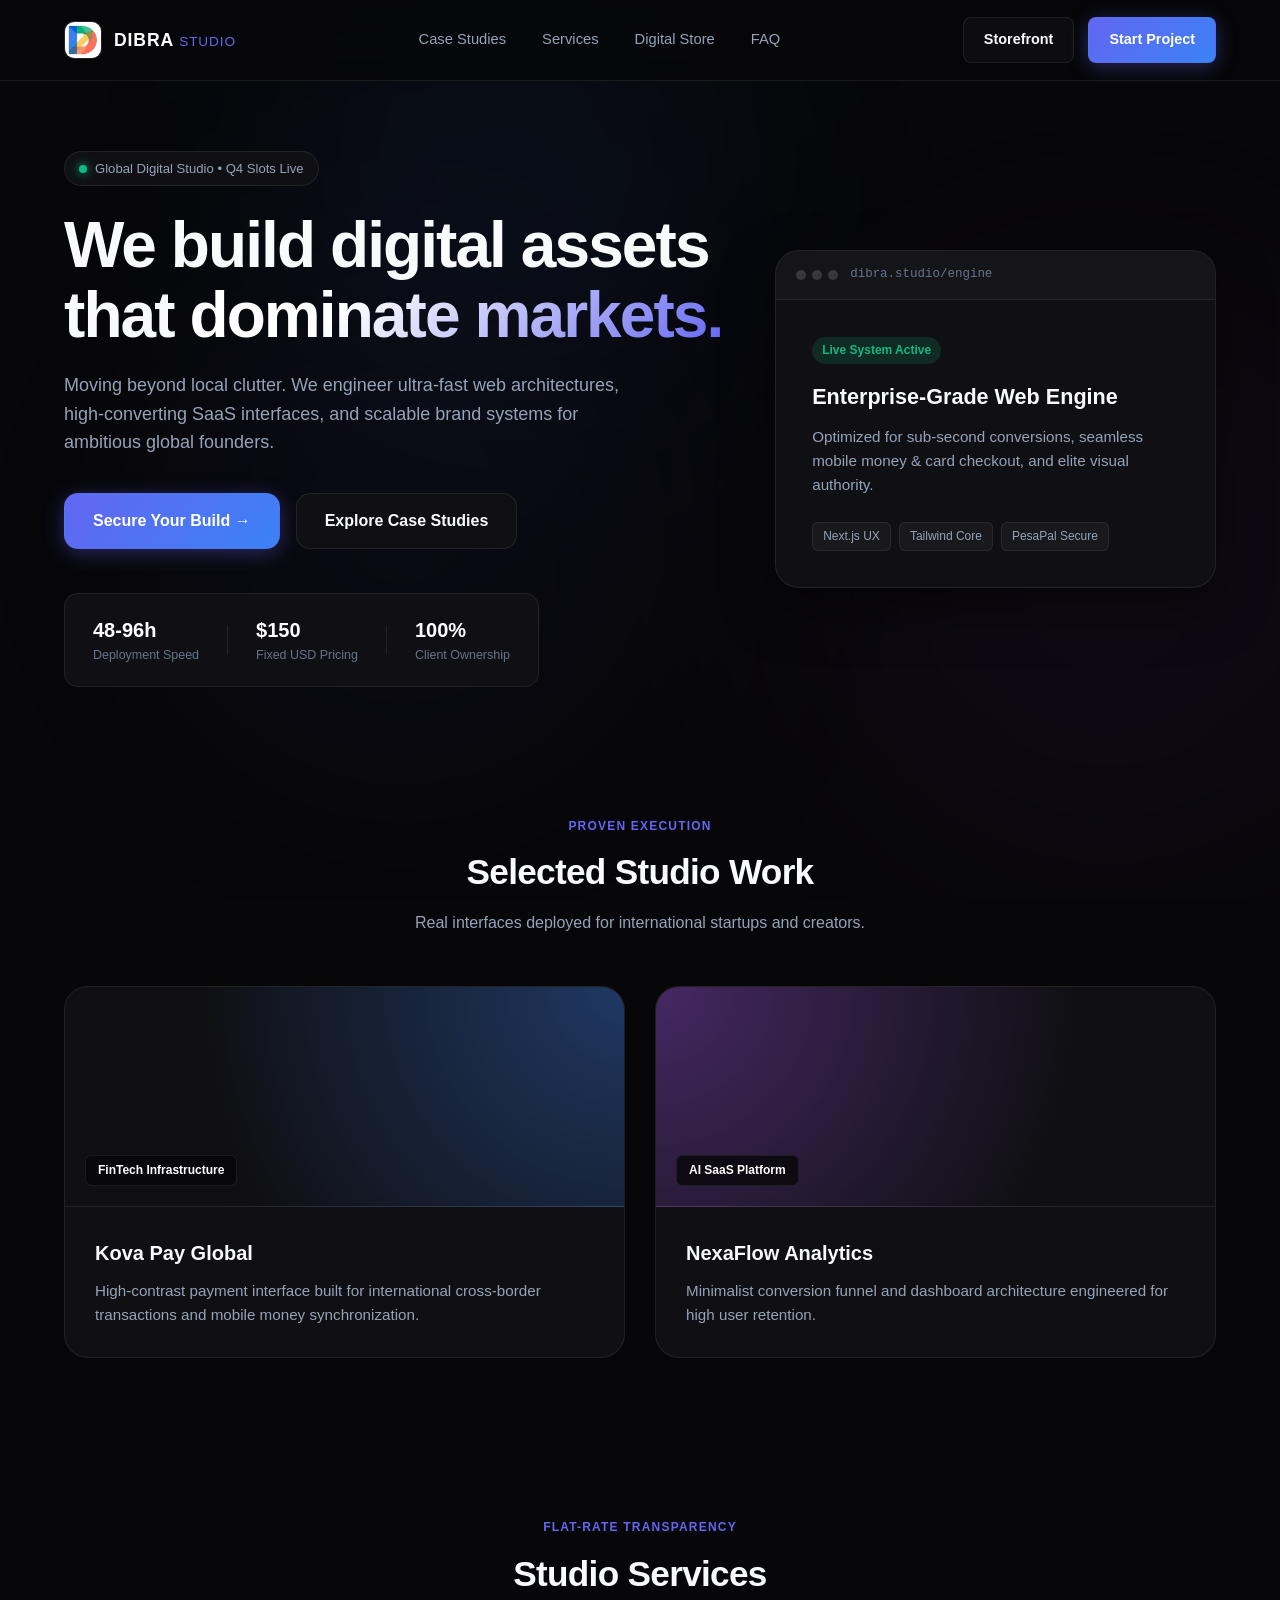
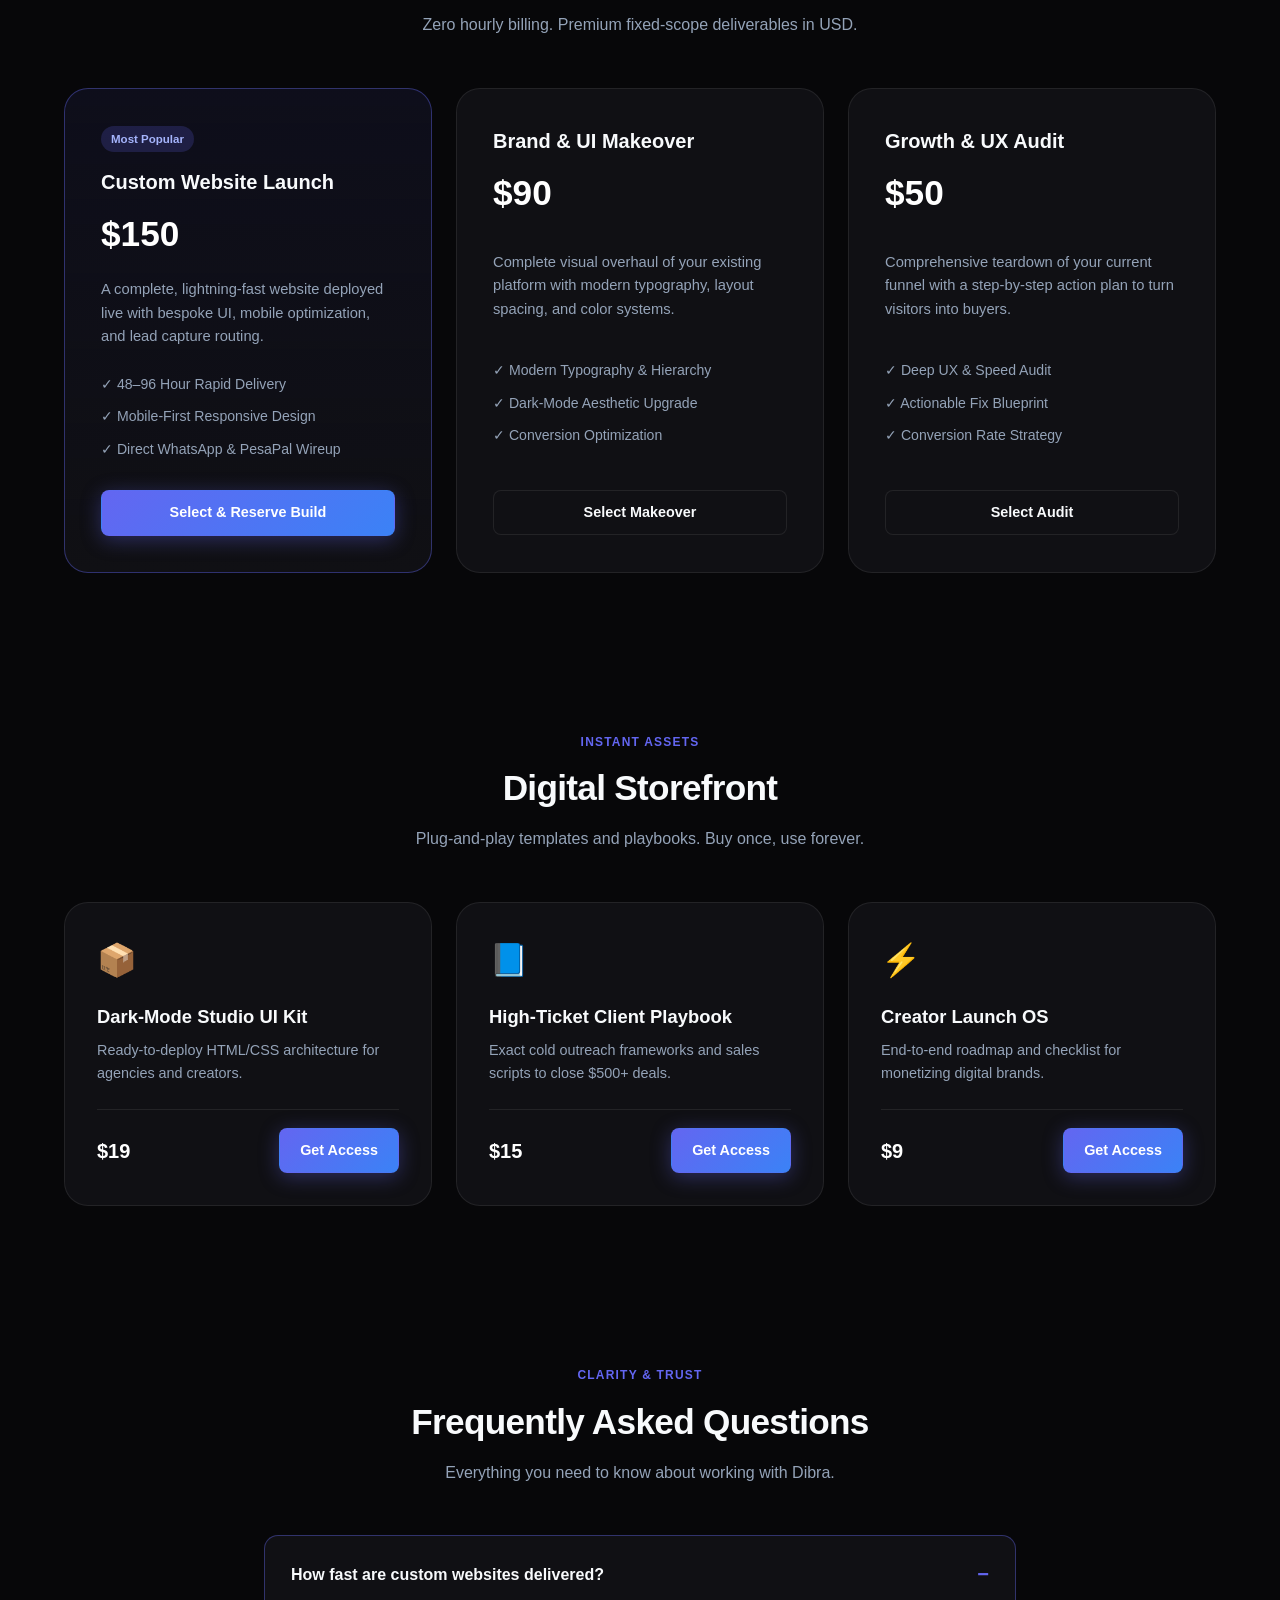
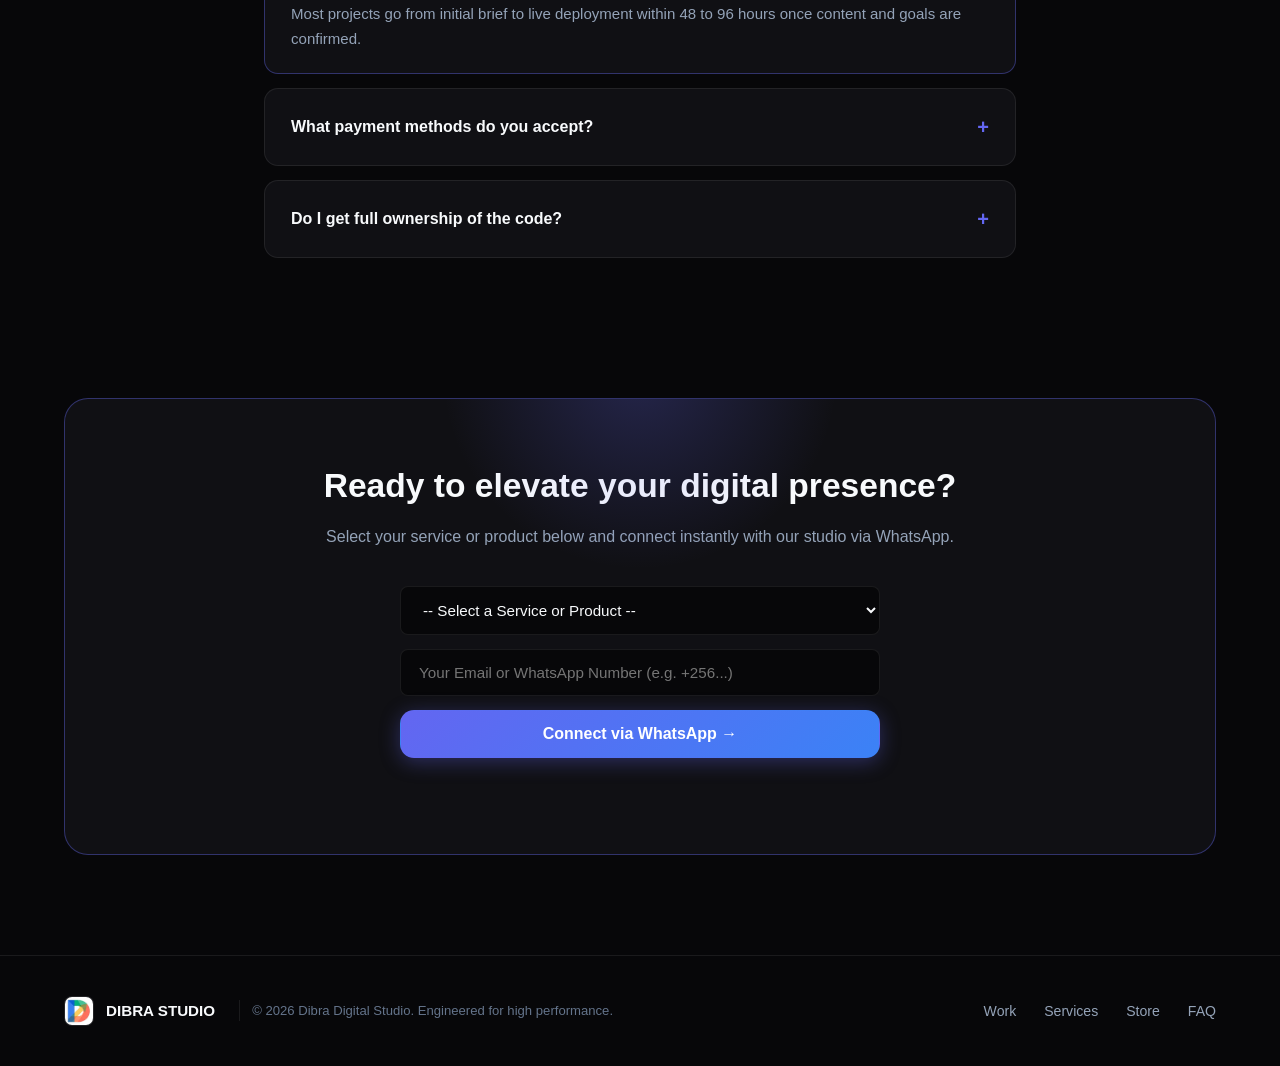
==== commit d7036615: "Replace logo image source with new logo" ====
--- a/index.html
+++ b/index.html
@@ -25,7 +25,7 @@
       <a href="#" class="brand">
         <!-- Logo Image Integration -->
         <div class="brand-logo-wrap">
-          <img src="908746838_1129144080108796_8139333490262825991_n.jpg" alt="Dibra Logo" class="brand-logo-img" />
+          <img src="logo.jpg" alt="Dibra Logo" class="brand-logo-img" />
         </div>
         <span class="brand-text">DIBRA <span class="brand-sub">STUDIO</span></span>
       </a>
@@ -50,7 +50,7 @@
   </header>
 
   <main>
-    <!-- Hero Section: Asymmetric Modern Split Layout -->
+    <!-- Hero Section -->
     <section class="hero-new">
       <div class="container hero-grid-layout">
         <div class="hero-content">
@@ -306,7 +306,7 @@
     <div class="container footer-flex">
       <div class="footer-brand-info">
         <div class="brand-logo-wrap small">
-          <img src="908746838_1129144080108796_8139333490262825991_n.jpg" alt="Dibra Logo" class="brand-logo-img" />
+          <img src="logo.jpg" alt="Dibra Logo" class="brand-logo-img" />
         </div>
         <span>DIBRA STUDIO</span>
         <p>© 2026 Dibra Digital Studio. Engineered for high performance.</p>
--- a/styles.css
+++ b/styles.css
@@ -1,37 +1,41 @@
-/* Design Tokens & Variables */
+/* Modern Design Tokens */
 :root {
-  --bg-primary: #09090b;
-  --bg-surface: #121215;
-  --bg-surface-hover: #18181c;
-  --border-subtle: rgba(255, 255, 255, 0.08);
-  --border-highlight: rgba(99, 102, 241, 0.4);
+  --bg-dark: #070709;
+  --bg-surface: #101014;
+  --bg-surface-hover: #16161c;
+  --border-color: rgba(255, 255, 255, 0.08);
+  --border-glow: rgba(99, 102, 241, 0.4);
   
-  --text-primary: #fafafa;
-  --text-secondary: #a1a1aa;
-  --text-muted: #71717a;
+  --text-main: #f8fafc;
+  --text-muted: #94a3b8;
+  --text-dim: #64748b;
   
-  --accent-primary: #6366f1;
-  --accent-hover: #4f46e5;
-  --accent-glow: rgba(99, 102, 241, 0.25);
-  --success: #10b981;
+  --accent-blue: #3b82f6;
+  --accent-indigo: #6366f1;
+  --accent-purple: #a855f7;
+  --success-green: #10b981;
   
   --radius-sm: 8px;
-  --radius-md: 12px;
-  --radius-lg: 20px;
-  --transition: all 0.25s cubic-bezier(0.16, 1, 0.3, 1);
-}
-
-/* Reset & Base */
+  --radius-md: 14px;
+  --radius-lg: 24px;
+  --transition: all 0.3s cubic-bezier(0.16, 1, 0.3, 1);
+}
+
 *, *::before, *::after {
   box-sizing: border-box;
   margin: 0;
   padding: 0;
 }
 
+html {
+  scroll-behavior: smooth;
+  scroll-padding-top: 96px;
+}
+
 body {
-  font-family: 'Inter', -apple-system, BlinkMacSystemFont, sans-serif;
-  background-color: var(--bg-primary);
-  color: var(--text-primary);
+  font-family: 'Plus Jakarta Sans', -apple-system, BlinkMacSystemFont, sans-serif;
+  background-color: var(--bg-dark);
+  color: var(--text-main);
   line-height: 1.6;
   overflow-x: hidden;
   -webkit-font-smoothing: antialiased;
@@ -39,22 +43,136 @@
 
 .container {
   width: 100%;
-  max-width: 1140px;
+  max-width: 1200px;
   margin: 0 auto;
   padding: 0 24px;
 }
 
-/* Ambient Background Glow */
-.ambient-glow {
+/* Ambient Mesh Background */
+.mesh-bg {
   position: fixed;
-  top: -20%;
-  left: 50%;
-  transform: translateX(-50%);
-  width: 800px;
-  height: 500px;
-  background: radial-gradient(circle, var(--accent-glow) 0%, transparent 70%);
+  top: 0;
+  left: 0;
+  width: 100vw;
+  height: 100vh;
+  overflow: hidden;
   pointer-events: none;
   z-index: -1;
+  opacity: 0.4;
+}
+
+.mesh-ball {
+  position: absolute;
+  border-radius: 50%;
+  filter: blur(120px);
+}
+
+.ball-1 {
+  top: -10%;
+  left: 20%;
+  width: 500px;
+  height: 500px;
+  background: rgba(59, 130, 246, 0.15);
+}
+
+.ball-2 {
+  top: 30%;
+  right: -10%;
+  width: 600px;
+  height: 600px;
+  background: rgba(168, 85, 247, 0.12);
+}
+
+.ball-3 {
+  bottom: 10%;
+  left: 10%;
+  width: 550px;
+  height: 550px;
+  background: rgba(99, 102, 241, 0.1);
+}
+
+/* Navbar */
+.navbar {
+  position: sticky;
+  top: 0;
+  z-index: 100;
+  background: rgba(7, 7, 9, 0.8);
+  backdrop-filter: blur(20px);
+  border-bottom: 1px solid var(--border-color);
+}
+
+.nav-container {
+  display: flex;
+  align-items: center;
+  justify-content: space-between;
+  height: 80px;
+}
+
+.brand {
+  display: flex;
+  align-items: center;
+  gap: 12px;
+  text-decoration: none;
+}
+
+.brand-logo-wrap {
+  width: 38px;
+  height: 38px;
+  border-radius: 10px;
+  overflow: hidden;
+  background: var(--bg-surface);
+  border: 1px solid var(--border-color);
+  display: flex;
+  align-items: center;
+  justify-content: center;
+}
+
+.brand-logo-wrap.small {
+  width: 30px;
+  height: 30px;
+  border-radius: 8px;
+}
+
+.brand-logo-img {
+  width: 100%;
+  height: 100%;
+  object-fit: cover;
+}
+
+.brand-text {
+  font-weight: 800;
+  font-size: 1.1rem;
+  letter-spacing: 0.05em;
+  color: #fff;
+}
+
+.brand-sub {
+  color: var(--accent-indigo);
+  font-weight: 500;
+  font-size: 0.85rem;
+}
+
+.nav-links {
+  display: flex;
+  gap: 36px;
+}
+
+.nav-links a {
+  color: var(--text-muted);
+  text-decoration: none;
+  font-size: 0.92rem;
+  font-weight: 500;
+  transition: var(--transition);
+}
+
+.nav-links a:hover {
+  color: #fff;
+}
+
+.nav-actions {
+  display: flex;
+  align-items: center;
+  gap: 14px;
 }
 
 /* Buttons */
@@ -62,112 +180,55 @@
   display: inline-flex;
   align-items: center;
   justify-content: center;
-  padding: 10px 18px;
+  padding: 10px 20px;
   border-radius: var(--radius-sm);
   font-size: 0.9rem;
-  font-weight: 500;
+  font-weight: 600;
   text-decoration: none;
   cursor: pointer;
   border: 1px solid transparent;
   transition: var(--transition);
 }
 
-.btn-lg {
-  padding: 14px 26px;
+.btn-xl {
+  padding: 14px 28px;
   font-size: 1rem;
   border-radius: var(--radius-md);
 }
 
 .btn-primary {
-  background-color: var(--accent-primary);
+  background: linear-gradient(135deg, var(--accent-indigo), var(--accent-blue));
   color: #fff;
-  box-shadow: 0 4px 14px rgba(99, 102, 241, 0.35);
+  box-shadow: 0 4px 20px rgba(99, 102, 241, 0.35);
 }
 
 .btn-primary:hover {
-  background-color: var(--accent-hover);
   transform: translateY(-2px);
-}
-
-.btn-secondary {
-  background-color: var(--bg-surface);
-  color: var(--text-primary);
-  border-color: var(--border-subtle);
-}
-
-.btn-secondary:hover {
-  background-color: var(--bg-surface-hover);
+  box-shadow: 0 6px 25px rgba(99, 102, 241, 0.5);
+}
+
+.btn-glass {
+  background: rgba(255, 255, 255, 0.03);
+  color: var(--text-main);
+  border: 1px solid var(--border-color);
+}
+
+.btn-glass:hover {
+  background: rgba(255, 255, 255, 0.07);
+}
+
+.btn-outline {
+  background: var(--bg-surface);
+  color: var(--text-main);
+  border-color: var(--border-color);
+}
+
+.btn-outline:hover {
+  background: var(--bg-surface-hover);
   border-color: rgba(255, 255, 255, 0.2);
 }
 
-.btn-ghost {
-  color: var(--text-secondary);
-}
-
-.btn-ghost:hover {
-  color: var(--text-primary);
-}
-
-/* Navigation */
-.navbar {
-  position: sticky;
-  top: 0;
-  z-index: 100;
-  background: rgba(9, 9, 11, 0.75);
-  backdrop-filter: blur(16px);
-  -webkit-backdrop-filter: blur(16px);
-  border-bottom: 1px solid var(--border-subtle);
-}
-
-.nav-container {
-  display: flex;
-  align-items: center;
-  justify-content: space-between;
-  height: 70px;
-}
-
-.brand {
-  display: flex;
-  align-items: center;
-  gap: 10px;
-  font-weight: 800;
-  font-size: 1.15rem;
-  letter-spacing: 0.04em;
-  color: var(--text-primary);
-  text-decoration: none;
-}
-
-.brand-dot {
-  width: 10px;
-  height: 10px;
-  border-radius: 50%;
-  background: var(--accent-primary);
-  box-shadow: 0 0 12px var(--accent-primary);
-}
-
-.nav-links {
-  display: flex;
-  gap: 32px;
-}
-
-.nav-links a {
-  color: var(--text-secondary);
-  text-decoration: none;
-  font-size: 0.92rem;
-  font-weight: 500;
-  transition: var(--transition);
-}
-
-.nav-links a:hover {
-  color: var(--text-primary);
-}
-
-.nav-actions {
-  display: flex;
-  align-items: center;
-  gap: 12px;
-}
-
+/* Mobile Toggle */
 .mobile-toggle {
   display: none;
   flex-direction: column;
@@ -179,269 +240,526 @@
 }
 
 .mobile-toggle span {
-  width: 22px;
+  width: 24px;
   height: 2px;
-  background: var(--text-primary);
+  background: #fff;
   transition: var(--transition);
 }
 
-/* Hero Section */
-.hero {
-  padding: 96px 0 64px;
-  text-align: center;
-}
-
-.badge {
+/* Hero Section New Layout */
+.hero-new {
+  padding: 70px 0 50px;
+}
+
+.hero-grid-layout {
+  display: grid;
+  grid-template-columns: 1.2fr 0.8fr;
+  gap: 50px;
+  align-items: center;
+}
+
+.pill-badge {
   display: inline-flex;
   align-items: center;
   gap: 8px;
   padding: 6px 14px;
   border-radius: 999px;
   background: var(--bg-surface);
-  border: 1px solid var(--border-subtle);
+  border: 1px solid var(--border-color);
   font-size: 0.82rem;
-  color: var(--text-secondary);
+  color: var(--text-muted);
   margin-bottom: 24px;
 }
 
-.badge-pulse {
+.badge-dot {
   width: 8px;
   height: 8px;
   border-radius: 50%;
-  background: var(--success);
-  box-shadow: 0 0 8px var(--success);
-}
-
-.hero-title {
-  font-size: clamp(2.5rem, 6vw, 4.25rem);
+  background: var(--success-green);
+  box-shadow: 0 0 10px var(--success-green);
+}
+
+.hero-headline {
+  font-size: clamp(2.5rem, 5vw, 4.2rem);
   font-weight: 800;
   line-height: 1.1;
   letter-spacing: -0.03em;
   margin-bottom: 20px;
 }
 
-.text-gradient {
-  background: linear-gradient(135deg, #ffffff 20%, #818cf8 100%);
+.gradient-text {
+  background: linear-gradient(135deg, #fff 30%, var(--accent-indigo) 100%);
   -webkit-background-clip: text;
   -webkit-text-fill-color: transparent;
 }
 
-.hero-subtitle {
-  max-width: 620px;
-  margin: 0 auto 36px;
+.hero-desc {
   font-size: 1.125rem;
-  color: var(--text-secondary);
-}
-
-.hero-cta {
-  display: flex;
-  justify-content: center;
+  color: var(--text-muted);
+  margin-bottom: 36px;
+  max-width: 560px;
+}
+
+.hero-action-row {
+  display: flex;
   gap: 16px;
-  margin-bottom: 64px;
+  margin-bottom: 44px;
   flex-wrap: wrap;
 }
 
-/* Interactive Preview Window */
-.hero-preview {
-  max-width: 860px;
-  margin: 0 auto;
-  background: var(--bg-surface);
-  border: 1px solid var(--border-subtle);
+.hero-stats-row {
+  display: flex;
+  align-items: center;
+  gap: 28px;
+  padding: 20px 28px;
+  background: var(--bg-surface);
+  border: 1px solid var(--border-color);
+  border-radius: var(--radius-md);
+  width: fit-content;
+}
+
+.stat-box {
+  display: flex;
+  flex-direction: column;
+}
+
+.stat-num {
+  font-size: 1.25rem;
+  font-weight: 700;
+  color: #fff;
+}
+
+.stat-lbl {
+  font-size: 0.78rem;
+  color: var(--text-dim);
+}
+
+.stat-sep {
+  width: 1px;
+  height: 28px;
+  background: var(--border-color);
+}
+
+/* Visual Card Widget in Hero */
+.hero-visual-card {
+  background: var(--bg-surface);
+  border: 1px solid var(--border-color);
   border-radius: var(--radius-lg);
   overflow: hidden;
-  box-shadow: 0 24px 60px rgba(0, 0, 0, 0.6);
-  text-align: left;
-}
-
-.preview-header {
-  display: flex;
-  align-items: center;
+  box-shadow: 0 20px 50px rgba(0, 0, 0, 0.5);
+  transition: var(--transition);
+}
+
+.hero-visual-card:hover {
+  border-color: var(--border-glow);
+}
+
+.visual-card-header {
+  background: rgba(255, 255, 255, 0.02);
   padding: 14px 20px;
-  background: rgba(255, 255, 255, 0.02);
-  border-bottom: 1px solid var(--border-subtle);
-}
-
-.window-dots {
+  border-bottom: 1px solid var(--border-color);
+  display: flex;
+  align-items: center;
+  gap: 12px;
+}
+
+.mac-dots {
+  display: flex;
+  gap: 6px;
+}
+
+.mac-dots span {
+  width: 10px;
+  height: 10px;
+  border-radius: 50%;
+  background: rgba(255, 255, 255, 0.15);
+}
+
+.url-bar {
+  font-size: 0.78rem;
+  color: var(--text-dim);
+  font-family: monospace;
+}
+
+.visual-card-body {
+  padding: 36px;
+}
+
+.preview-hero-badge {
+  display: inline-block;
+  font-size: 0.75rem;
+  font-weight: 600;
+  padding: 4px 10px;
+  border-radius: 99px;
+  background: rgba(16, 185, 129, 0.15);
+  color: var(--success-green);
+  margin-bottom: 16px;
+}
+
+.visual-card-body h3 {
+  font-size: 1.35rem;
+  margin-bottom: 10px;
+}
+
+.visual-card-body p {
+  color: var(--text-muted);
+  font-size: 0.95rem;
+  margin-bottom: 24px;
+}
+
+.mini-tags {
   display: flex;
   gap: 8px;
-}
-
-.window-dots span {
-  width: 11px;
-  height: 11px;
-  border-radius: 50%;
-  background: #27272a;
-}
-
-.window-url {
-  margin: 0 auto;
-  font-size: 0.8rem;
-  color: var(--text-muted);
-  background: var(--bg-primary);
-  padding: 4px 16px;
+  flex-wrap: wrap;
+}
+
+.mini-tags span {
+  font-size: 0.75rem;
+  padding: 4px 10px;
   border-radius: 6px;
-  border: 1px solid var(--border-subtle);
-}
-
-.preview-body {
+  background: rgba(255, 255, 255, 0.04);
+  border: 1px solid var(--border-color);
+  color: var(--text-muted);
+}
+
+/* Sections General */
+.section-padded {
+  padding: 80px 0;
+}
+
+.section-title-wrap {
+  text-align: center;
+  max-width: 600px;
+  margin: 0 auto 50px;
+}
+
+.section-tag {
+  font-size: 0.75rem;
+  font-weight: 700;
+  letter-spacing: 0.1em;
+  color: var(--accent-indigo);
+  text-transform: uppercase;
+  margin-bottom: 8px;
+  display: block;
+}
+
+.section-title-wrap h2 {
+  font-size: 2.2rem;
+  font-weight: 700;
+  letter-spacing: -0.02em;
+  margin-bottom: 10px;
+}
+
+.section-title-wrap p {
+  color: var(--text-muted);
+}
+
+/* Projects Grid */
+.projects-grid {
+  display: grid;
+  grid-template-columns: repeat(2, 1fr);
+  gap: 30px;
+}
+
+.project-card {
+  background: var(--bg-surface);
+  border: 1px solid var(--border-color);
+  border-radius: var(--radius-lg);
+  overflow: hidden;
+  transition: var(--transition);
+}
+
+.project-card:hover {
+  border-color: var(--border-glow);
+  transform: translateY(-4px);
+}
+
+.project-thumb {
+  height: 220px;
+  padding: 20px;
+  display: flex;
+  align-items: flex-end;
+  border-bottom: 1px solid var(--border-color);
+}
+
+.thumb-1 {
+  background: radial-gradient(circle at top right, rgba(59, 130, 246, 0.35), var(--bg-surface) 70%);
+}
+
+.thumb-2 {
+  background: radial-gradient(circle at top left, rgba(168, 85, 247, 0.35), var(--bg-surface) 70%);
+}
+
+.project-tag {
+  font-size: 0.75rem;
+  font-weight: 600;
+  padding: 5px 12px;
+  border-radius: 6px;
+  background: rgba(7, 7, 9, 0.8);
+  border: 1px solid var(--border-color);
+  color: #fff;
+}
+
+.project-body {
+  padding: 30px;
+}
+
+.project-body h3 {
+  font-size: 1.25rem;
+  margin-bottom: 10px;
+}
+
+.project-body p {
+  color: var(--text-muted);
+  font-size: 0.95rem;
+}
+
+/* Pricing Grid */
+.pricing-grid {
   display: grid;
   grid-template-columns: repeat(3, 1fr);
-  gap: 20px;
-  padding: 32px;
-}
-
-.preview-stat {
-  background: var(--bg-primary);
-  border: 1px solid var(--border-subtle);
-  border-radius: var(--radius-md);
-  padding: 20px;
+  gap: 24px;
+}
+
+.price-card {
+  background: var(--bg-surface);
+  border: 1px solid var(--border-color);
+  border-radius: var(--radius-lg);
+  padding: 36px;
   display: flex;
   flex-direction: column;
-  gap: 6px;
-}
-
-.stat-label {
-  font-size: 0.82rem;
-  color: var(--text-secondary);
-}
-
-.stat-value {
-  font-size: 1.85rem;
+  justify-content: space-between;
+  transition: var(--transition);
+}
+
+.price-card:hover {
+  border-color: rgba(255, 255, 255, 0.2);
+  transform: translateY(-4px);
+}
+
+.featured-highlight {
+  border-color: var(--border-glow);
+  background: linear-gradient(180deg, rgba(99, 102, 241, 0.08) 0%, var(--bg-surface) 100%);
+}
+
+.card-badge-top {
+  display: inline-block;
+  font-size: 0.72rem;
   font-weight: 700;
-  letter-spacing: -0.02em;
-}
-
-.stat-trend {
-  font-size: 0.8rem;
-  color: var(--text-muted);
-}
-
-.stat-trend.positive {
-  color: var(--success);
-}
-
-/* Bento Grid Features */
-.features {
-  padding: 80px 0;
-}
-
-.section-header {
-  text-align: center;
-  max-width: 580px;
-  margin: 0 auto 56px;
-}
-
-.section-header h2 {
-  font-size: 2.25rem;
-  font-weight: 700;
-  letter-spacing: -0.02em;
-  margin-bottom: 12px;
-}
-
-.section-header p {
-  color: var(--text-secondary);
-}
-
-.bento-grid {
+  padding: 4px 10px;
+  border-radius: 99px;
+  background: rgba(99, 102, 241, 0.2);
+  color: #a5b4fc;
+  margin-bottom: 14px;
+}
+
+.price-header h3 {
+  font-size: 1.25rem;
+  margin-bottom: 8px;
+}
+
+.price-tag {
+  font-size: 2.2rem;
+  font-weight: 800;
+  color: #fff;
+  margin-bottom: 16px;
+}
+
+.price-card p {
+  color: var(--text-muted);
+  font-size: 0.92rem;
+  margin-bottom: 24px;
+}
+
+.feature-checklist {
+  list-style: none;
+  margin-bottom: 30px;
+  display: flex;
+  flex-direction: column;
+  gap: 10px;
+}
+
+.feature-checklist li {
+  font-size: 0.88rem;
+  color: var(--text-muted);
+}
+
+/* Store Grid */
+.store-grid {
   display: grid;
   grid-template-columns: repeat(3, 1fr);
-  gap: 20px;
-}
-
-.bento-card {
-  background: var(--bg-surface);
-  border: 1px solid var(--border-subtle);
+  gap: 24px;
+}
+
+.store-card {
+  background: var(--bg-surface);
+  border: 1px solid var(--border-color);
   border-radius: var(--radius-lg);
   padding: 32px;
+  display: flex;
+  flex-direction: column;
+  justify-content: space-between;
   transition: var(--transition);
 }
 
-.bento-card:hover {
-  border-color: var(--border-highlight);
-  background: var(--bg-surface-hover);
+.store-card:hover {
+  border-color: var(--border-glow);
   transform: translateY(-4px);
 }
 
-.bento-large {
-  grid-column: span 2;
-}
-
-.card-icon {
-  font-size: 1.75rem;
+.store-icon {
+  font-size: 2rem;
   margin-bottom: 16px;
 }
 
-.bento-card h3 {
+.store-card h3 {
+  font-size: 1.15rem;
+  margin-bottom: 8px;
+}
+
+.store-card p {
+  color: var(--text-muted);
+  font-size: 0.9rem;
+  margin-bottom: 24px;
+}
+
+.store-footer {
+  display: flex;
+  align-items: center;
+  justify-content: space-between;
+  border-top: 1px solid var(--border-color);
+  padding-top: 18px;
+}
+
+.item-price {
   font-size: 1.25rem;
-  margin-bottom: 10px;
-}
-
-.bento-card p {
-  color: var(--text-secondary);
-  font-size: 0.95rem;
-}
-
-/* CTA Banner */
-.cta-banner {
+  font-weight: 700;
+  color: #fff;
+}
+
+/* FAQ Accordion */
+.faq-stack {
+  display: flex;
+  flex-direction: column;
+  gap: 14px;
+}
+
+.faq-box {
+  background: var(--bg-surface);
+  border: 1px solid var(--border-color);
+  border-radius: var(--radius-md);
+  padding: 22px 26px;
+  transition: var(--transition);
+}
+
+.faq-box[open] {
+  border-color: var(--border-glow);
+}
+
+.faq-box summary {
+  font-weight: 600;
+  font-size: 1rem;
+  cursor: pointer;
+  list-style: none;
+  display: flex;
+  justify-content: space-between;
+  align-items: center;
+}
+
+.faq-box summary::-webkit-details-marker {
+  display: none;
+}
+
+.faq-box summary::after {
+  content: "+";
+  font-size: 1.25rem;
+  color: var(--accent-indigo);
+}
+
+.faq-box[open] summary::after {
+  content: "−";
+}
+
+.faq-box p {
+  margin-top: 12px;
+  color: var(--text-muted);
+  font-size: 0.94rem;
+}
+
+/* CTA Modern Banner */
+.cta-section {
   padding: 60px 0 100px;
 }
 
-.cta-box {
-  background: linear-gradient(180deg, var(--bg-surface) 0%, rgba(99, 102, 241, 0.08) 100%);
-  border: 1px solid var(--border-subtle);
+.cta-card-modern {
+  position: relative;
+  background: var(--bg-surface);
+  border: 1px solid var(--border-glow);
   border-radius: var(--radius-lg);
-  padding: 56px 24px;
+  padding: 60px 30px;
   text-align: center;
-}
-
-.cta-box h2 {
-  font-size: 2rem;
+  overflow: hidden;
+}
+
+.cta-glow {
+  position: absolute;
+  top: -50%;
+  left: 50%;
+  transform: translateX(-50%);
+  width: 400px;
+  height: 400px;
+  background: radial-gradient(circle, rgba(99, 102, 241, 0.25) 0%, transparent 70%);
+  pointer-events: none;
+}
+
+.cta-card-modern h2 {
+  font-size: 2.1rem;
   margin-bottom: 12px;
 }
 
-.cta-box p {
-  color: var(--text-secondary);
-  margin-bottom: 28px;
-}
-
-.cta-form {
-  display: flex;
-  justify-content: center;
-  gap: 12px;
-  max-width: 460px;
+.cta-card-modern p {
+  color: var(--text-muted);
+  margin-bottom: 36px;
+}
+
+.cta-form-modern {
+  display: flex;
+  flex-direction: column;
+  gap: 14px;
+  max-width: 480px;
   margin: 0 auto;
 }
 
-.cta-form input {
-  flex: 1;
-  padding: 12px 16px;
+.form-input-box {
+  width: 100%;
+  padding: 14px 18px;
   border-radius: var(--radius-sm);
-  border: 1px solid var(--border-subtle);
-  background: var(--bg-primary);
-  color: var(--text-primary);
+  border: 1px solid var(--border-color);
+  background: var(--bg-dark);
+  color: var(--text-main);
   font-size: 0.95rem;
   outline: none;
   transition: var(--transition);
-}
-
-.cta-form input:focus {
-  border-color: var(--accent-primary);
+  cursor: pointer;
+}
+
+.form-input-box:focus {
+  border-color: var(--accent-indigo);
 }
 
 .form-feedback {
   margin-top: 14px;
   font-size: 0.88rem;
-  color: var(--success);
-  min-height: 20px;
-}
-
-/* Footer */
-.footer {
-  border-top: 1px solid var(--border-subtle);
+  color: var(--success-green);
+}
+
+/* Footer Modern */
+.footer-modern {
+  border-top: 1px solid var(--border-color);
   padding: 40px 0;
 }
 
-.footer-container {
+.footer-flex {
   display: flex;
   justify-content: space-between;
   align-items: center;
@@ -449,61 +767,64 @@
   gap: 20px;
 }
 
-.footer-brand {
-  display: flex;
-  align-items: center;
-  gap: 10px;
+.footer-brand-info {
+  display: flex;
+  align-items: center;
+  gap: 12px;
+}
+
+.footer-brand-info span {
   font-weight: 700;
-}
-
-.footer-brand p {
-  font-weight: 400;
-  font-size: 0.85rem;
-  color: var(--text-muted);
+  font-size: 0.95rem;
+}
+
+.footer-brand-info p {
+  font-size: 0.82rem;
+  color: var(--text-dim);
   margin-left: 12px;
-}
-
-.footer-links {
-  display: flex;
-  gap: 24px;
-}
-
-.footer-links a {
-  color: var(--text-secondary);
+  border-left: 1px solid var(--border-color);
+  padding-left: 12px;
+}
+
+.footer-nav-links {
+  display: flex;
+  gap: 28px;
+}
+
+.footer-nav-links a {
+  color: var(--text-muted);
   text-decoration: none;
   font-size: 0.88rem;
 }
 
-.footer-links a:hover {
-  color: var(--text-primary);
-}
-
-/* Responsive Breakpoints */
-@media (max-width: 860px) {
-  .bento-grid, .preview-body {
+.footer-nav-links a:hover {
+  color: #fff;
+}
+
+/* Responsive Media Queries */
+@media (max-width: 960px) {
+  .hero-grid-layout {
+    grid-template-columns: 1fr;
+    gap: 40px;
+  }
+  .pricing-grid, .store-grid, .projects-grid {
     grid-template-columns: 1fr;
   }
-  .bento-large {
-    grid-column: span 1;
-  }
-  .nav-links, .nav-actions .btn-ghost {
+  .nav-links, .nav-actions .btn-glass {
     display: none;
   }
   .nav-links.active {
     display: flex;
     flex-direction: column;
     position: absolute;
-    top: 70px;
+    top: 80px;
     left: 0;
     right: 0;
-    background: var(--bg-primary);
+    background: var(--bg-dark);
     padding: 24px;
-    border-bottom: 1px solid var(--border-subtle);
+    border-bottom: 1px solid var(--border-color);
   }
   .mobile-toggle {
     display: flex;
   }
-  .cta-form {
-    flex-direction: column;
-  }
-}
+}
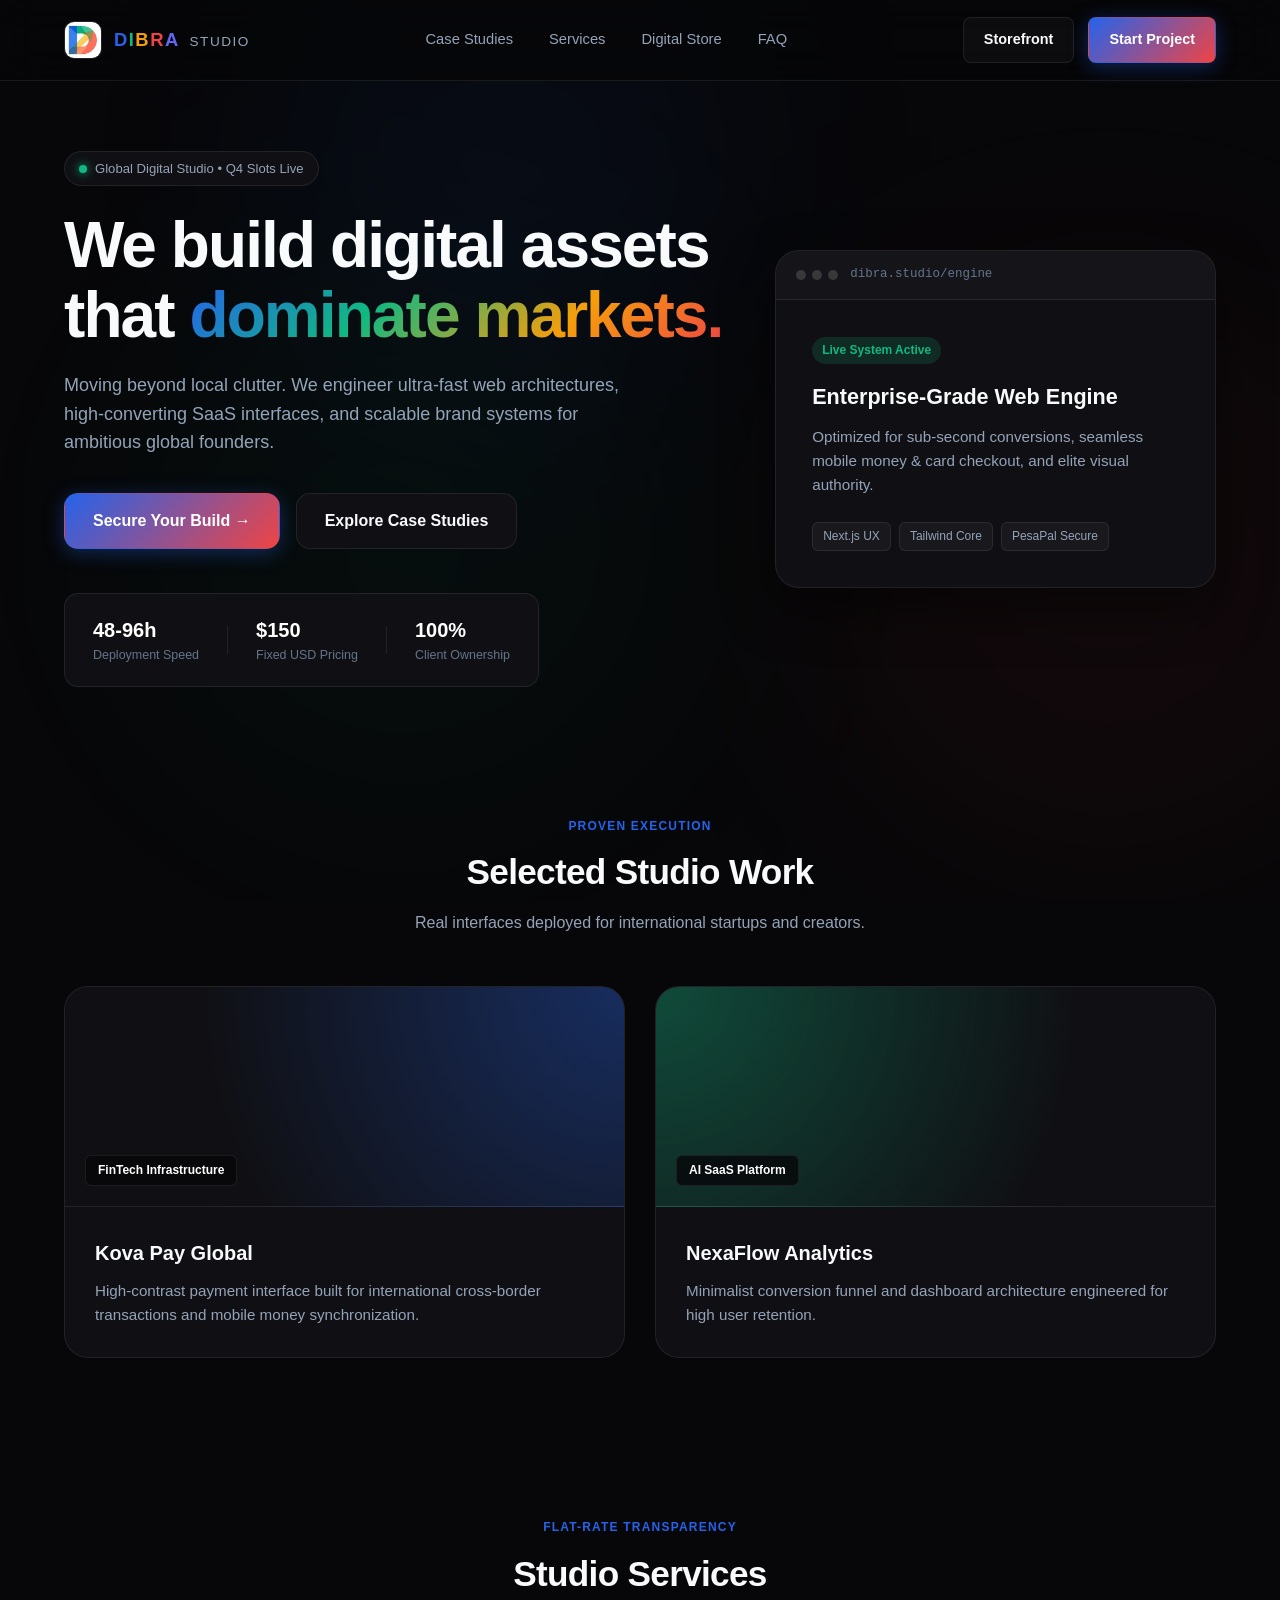
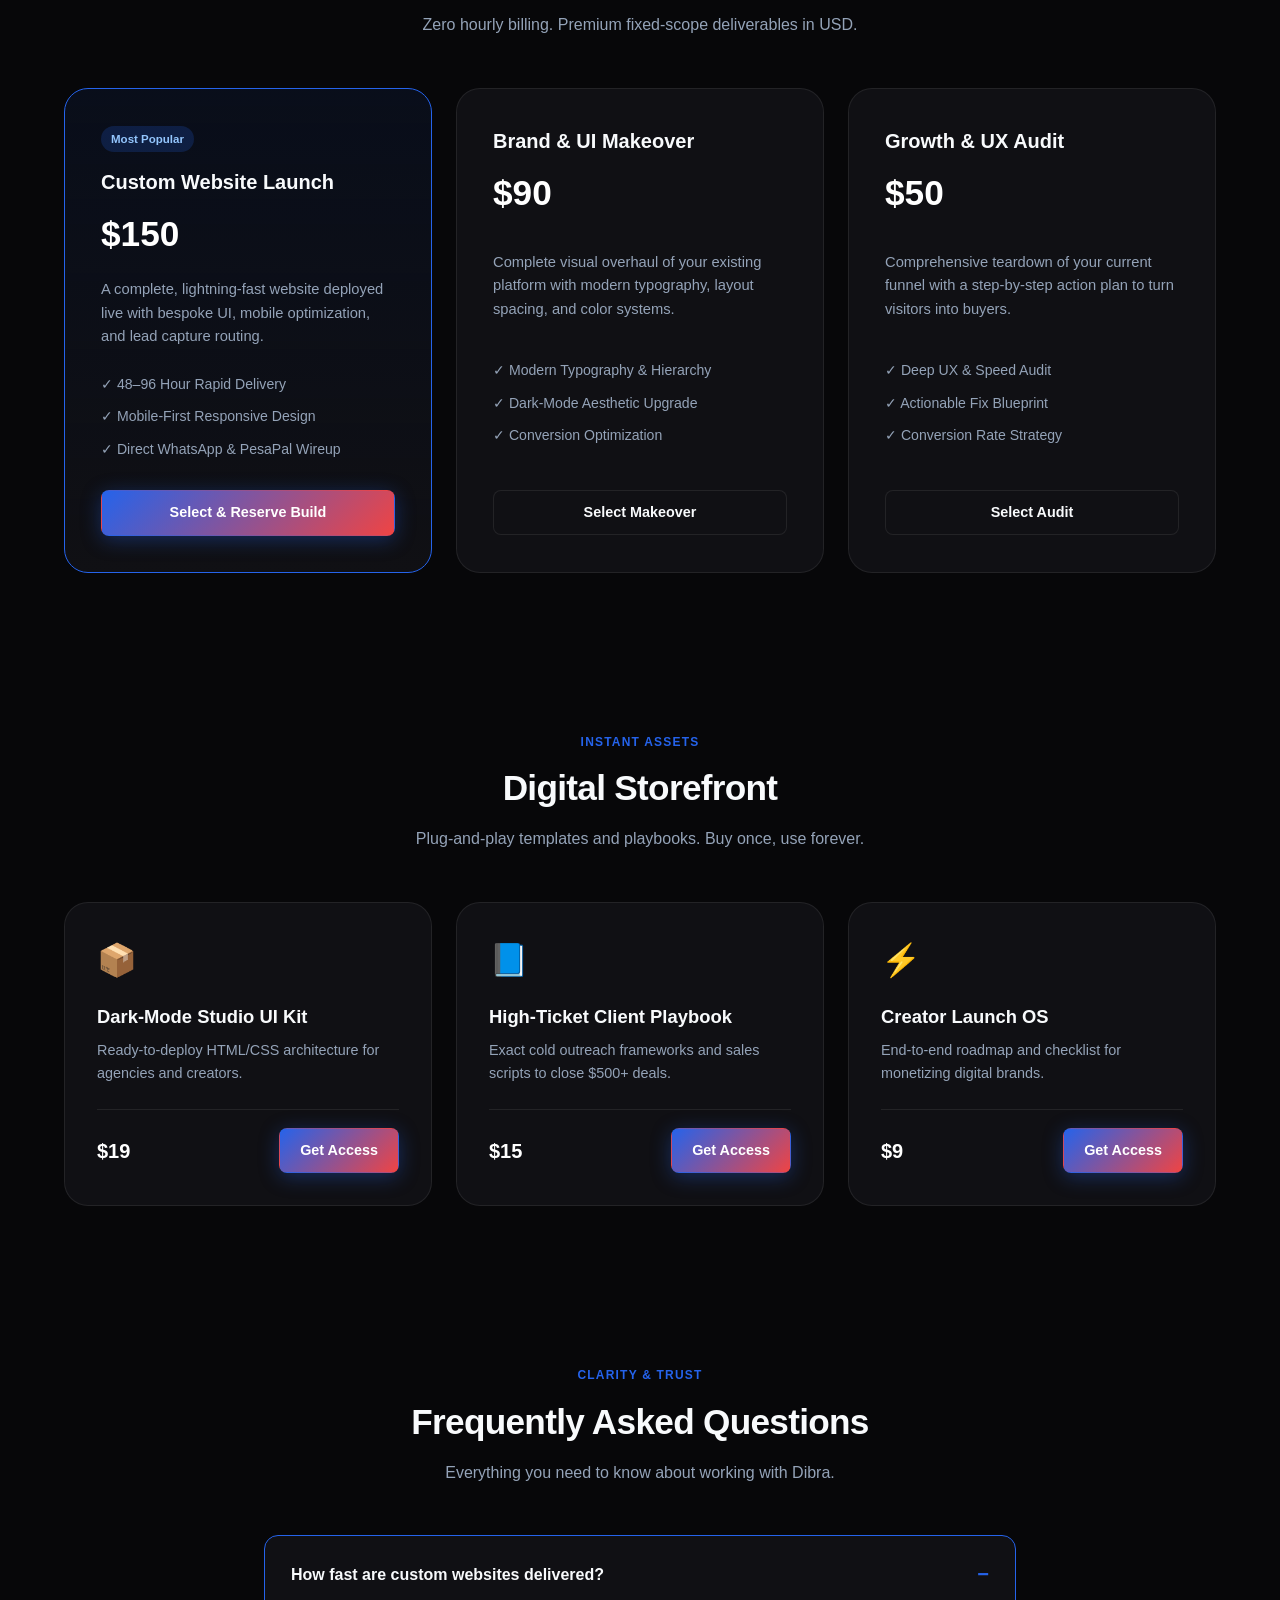
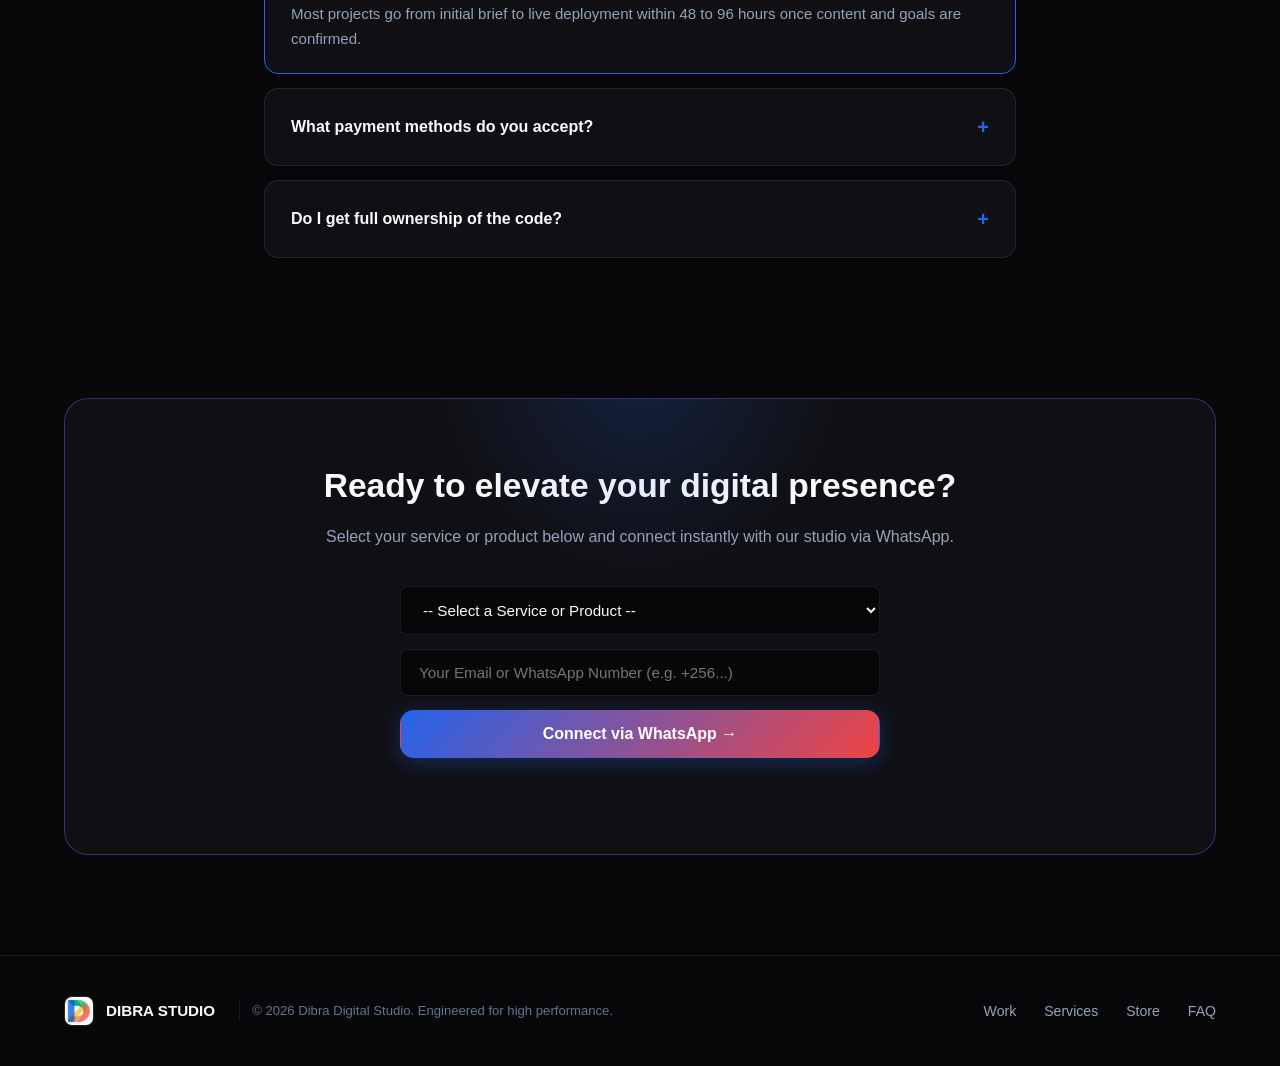
==== commit 2ac1dd1c: "Enhance brand text with individual letter spans" ====
--- a/index.html
+++ b/index.html
@@ -27,7 +27,9 @@
         <div class="brand-logo-wrap">
           <img src="logo.jpg" alt="Dibra Logo" class="brand-logo-img" />
         </div>
-        <span class="brand-text">DIBRA <span class="brand-sub">STUDIO</span></span>
+        <span class="brand-text">
+          <span class="letter-d">D</span><span class="letter-i">I</span><span class="letter-b">B</span><span class="letter-r">R</span><span class="letter-a">A</span> <span class="brand-sub">STUDIO</span>
+        </span>
       </a>
 
       <nav class="nav-links" id="nav-links" aria-label="Main Navigation">
--- a/styles.css
+++ b/styles.css
@@ -10,9 +10,13 @@
   --text-muted: #94a3b8;
   --text-dim: #64748b;
   
-  --accent-blue: #3b82f6;
+  /* Logo Color Palette */
+  --logo-blue: #2563eb;
+  --logo-green: #10b981;
+  --logo-yellow: #f59e0b;
+  --logo-coral: #ef4444;
+  
   --accent-indigo: #6366f1;
-  --accent-purple: #a855f7;
   --success-green: #10b981;
   
   --radius-sm: 8px;
@@ -72,7 +76,7 @@
   left: 20%;
   width: 500px;
   height: 500px;
-  background: rgba(59, 130, 246, 0.15);
+  background: rgba(37, 99, 235, 0.15);
 }
 
 .ball-2 {
@@ -80,7 +84,7 @@
   right: -10%;
   width: 600px;
   height: 600px;
-  background: rgba(168, 85, 247, 0.12);
+  background: rgba(239, 68, 68, 0.12);
 }
 
 .ball-3 {
@@ -88,7 +92,7 @@
   left: 10%;
   width: 550px;
   height: 550px;
-  background: rgba(99, 102, 241, 0.1);
+  background: rgba(16, 185, 129, 0.1);
 }
 
 /* Navbar */
@@ -96,7 +100,7 @@
   position: sticky;
   top: 0;
   z-index: 100;
-  background: rgba(7, 7, 9, 0.8);
+  background: rgba(7, 7, 9, 0.85);
   backdrop-filter: blur(20px);
   border-bottom: 1px solid var(--border-color);
 }
@@ -141,15 +145,23 @@
 
 .brand-text {
   font-weight: 800;
-  font-size: 1.1rem;
-  letter-spacing: 0.05em;
+  font-size: 1.15rem;
+  letter-spacing: 0.08em;
   color: #fff;
 }
 
+/* Multi-colored brand letters matching logo geometry */
+.letter-d { color: var(--logo-blue); }
+.letter-i { color: var(--logo-green); }
+.letter-b { color: var(--logo-yellow); }
+.letter-r { color: var(--logo-coral); }
+.letter-a { color: var(--accent-indigo); }
+
 .brand-sub {
-  color: var(--accent-indigo);
+  color: var(--text-muted);
   font-weight: 500;
   font-size: 0.85rem;
+  margin-left: 4px;
 }
 
 .nav-links {
@@ -197,14 +209,14 @@
 }
 
 .btn-primary {
-  background: linear-gradient(135deg, var(--accent-indigo), var(--accent-blue));
+  background: linear-gradient(135deg, var(--logo-blue), var(--logo-coral));
   color: #fff;
-  box-shadow: 0 4px 20px rgba(99, 102, 241, 0.35);
+  box-shadow: 0 4px 20px rgba(37, 99, 235, 0.35);
 }
 
 .btn-primary:hover {
   transform: translateY(-2px);
-  box-shadow: 0 6px 25px rgba(99, 102, 241, 0.5);
+  box-shadow: 0 6px 25px rgba(239, 68, 68, 0.4);
 }
 
 .btn-glass {
@@ -246,7 +258,7 @@
   transition: var(--transition);
 }
 
-/* Hero Section New Layout */
+/* Hero Section */
 .hero-new {
   padding: 70px 0 50px;
 }
@@ -287,8 +299,9 @@
   margin-bottom: 20px;
 }
 
+/* Dynamic Multi-Color Gradient Headline matching logo spectrum */
 .gradient-text {
-  background: linear-gradient(135deg, #fff 30%, var(--accent-indigo) 100%);
+  background: linear-gradient(135deg, var(--logo-blue) 0%, var(--logo-green) 35%, var(--logo-yellow) 70%, var(--logo-coral) 100%);
   -webkit-background-clip: text;
   -webkit-text-fill-color: transparent;
 }
@@ -340,7 +353,7 @@
   background: var(--border-color);
 }
 
-/* Visual Card Widget in Hero */
+/* Visual Card Widget */
 .hero-visual-card {
   background: var(--bg-surface);
   border: 1px solid var(--border-color);
@@ -437,7 +450,7 @@
   font-size: 0.75rem;
   font-weight: 700;
   letter-spacing: 0.1em;
-  color: var(--accent-indigo);
+  color: var(--logo-blue);
   text-transform: uppercase;
   margin-bottom: 8px;
   display: block;
@@ -483,11 +496,11 @@
 }
 
 .thumb-1 {
-  background: radial-gradient(circle at top right, rgba(59, 130, 246, 0.35), var(--bg-surface) 70%);
+  background: radial-gradient(circle at top right, rgba(37, 99, 235, 0.35), var(--bg-surface) 70%);
 }
 
 .thumb-2 {
-  background: radial-gradient(circle at top left, rgba(168, 85, 247, 0.35), var(--bg-surface) 70%);
+  background: radial-gradient(circle at top left, rgba(16, 185, 129, 0.35), var(--bg-surface) 70%);
 }
 
 .project-tag {
@@ -538,8 +551,8 @@
 }
 
 .featured-highlight {
-  border-color: var(--border-glow);
-  background: linear-gradient(180deg, rgba(99, 102, 241, 0.08) 0%, var(--bg-surface) 100%);
+  border-color: var(--logo-blue);
+  background: linear-gradient(180deg, rgba(37, 99, 235, 0.08) 0%, var(--bg-surface) 100%);
 }
 
 .card-badge-top {
@@ -548,8 +561,8 @@
   font-weight: 700;
   padding: 4px 10px;
   border-radius: 99px;
-  background: rgba(99, 102, 241, 0.2);
-  color: #a5b4fc;
+  background: rgba(37, 99, 235, 0.2);
+  color: #93c5fd;
   margin-bottom: 14px;
 }
 
@@ -653,7 +666,7 @@
 }
 
 .faq-box[open] {
-  border-color: var(--border-glow);
+  border-color: var(--logo-blue);
 }
 
 .faq-box summary {
@@ -673,7 +686,7 @@
 .faq-box summary::after {
   content: "+";
   font-size: 1.25rem;
-  color: var(--accent-indigo);
+  color: var(--logo-blue);
 }
 
 .faq-box[open] summary::after {
@@ -708,7 +721,7 @@
   transform: translateX(-50%);
   width: 400px;
   height: 400px;
-  background: radial-gradient(circle, rgba(99, 102, 241, 0.25) 0%, transparent 70%);
+  background: radial-gradient(circle, rgba(37, 99, 235, 0.2) 0%, transparent 70%);
   pointer-events: none;
 }
 
@@ -744,7 +757,7 @@
 }
 
 .form-input-box:focus {
-  border-color: var(--accent-indigo);
+  border-color: var(--logo-blue);
 }
 
 .form-feedback {
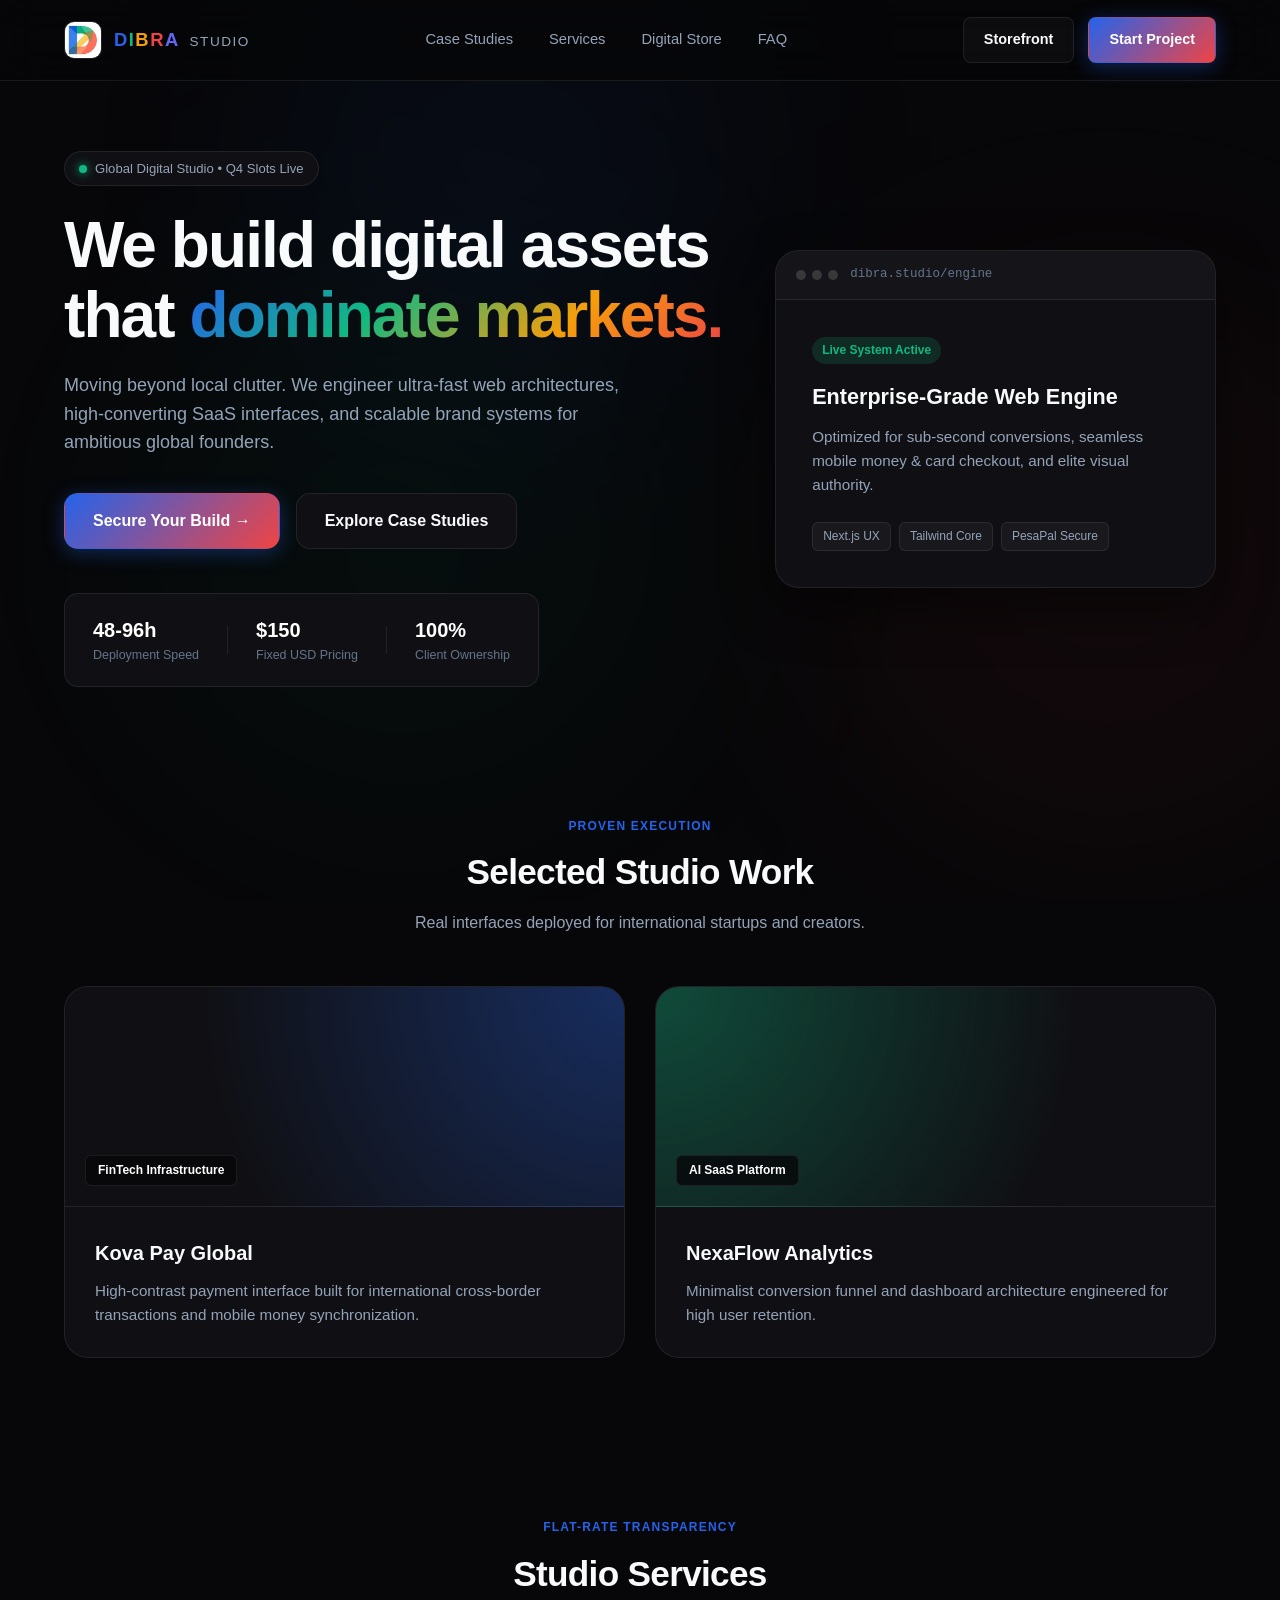
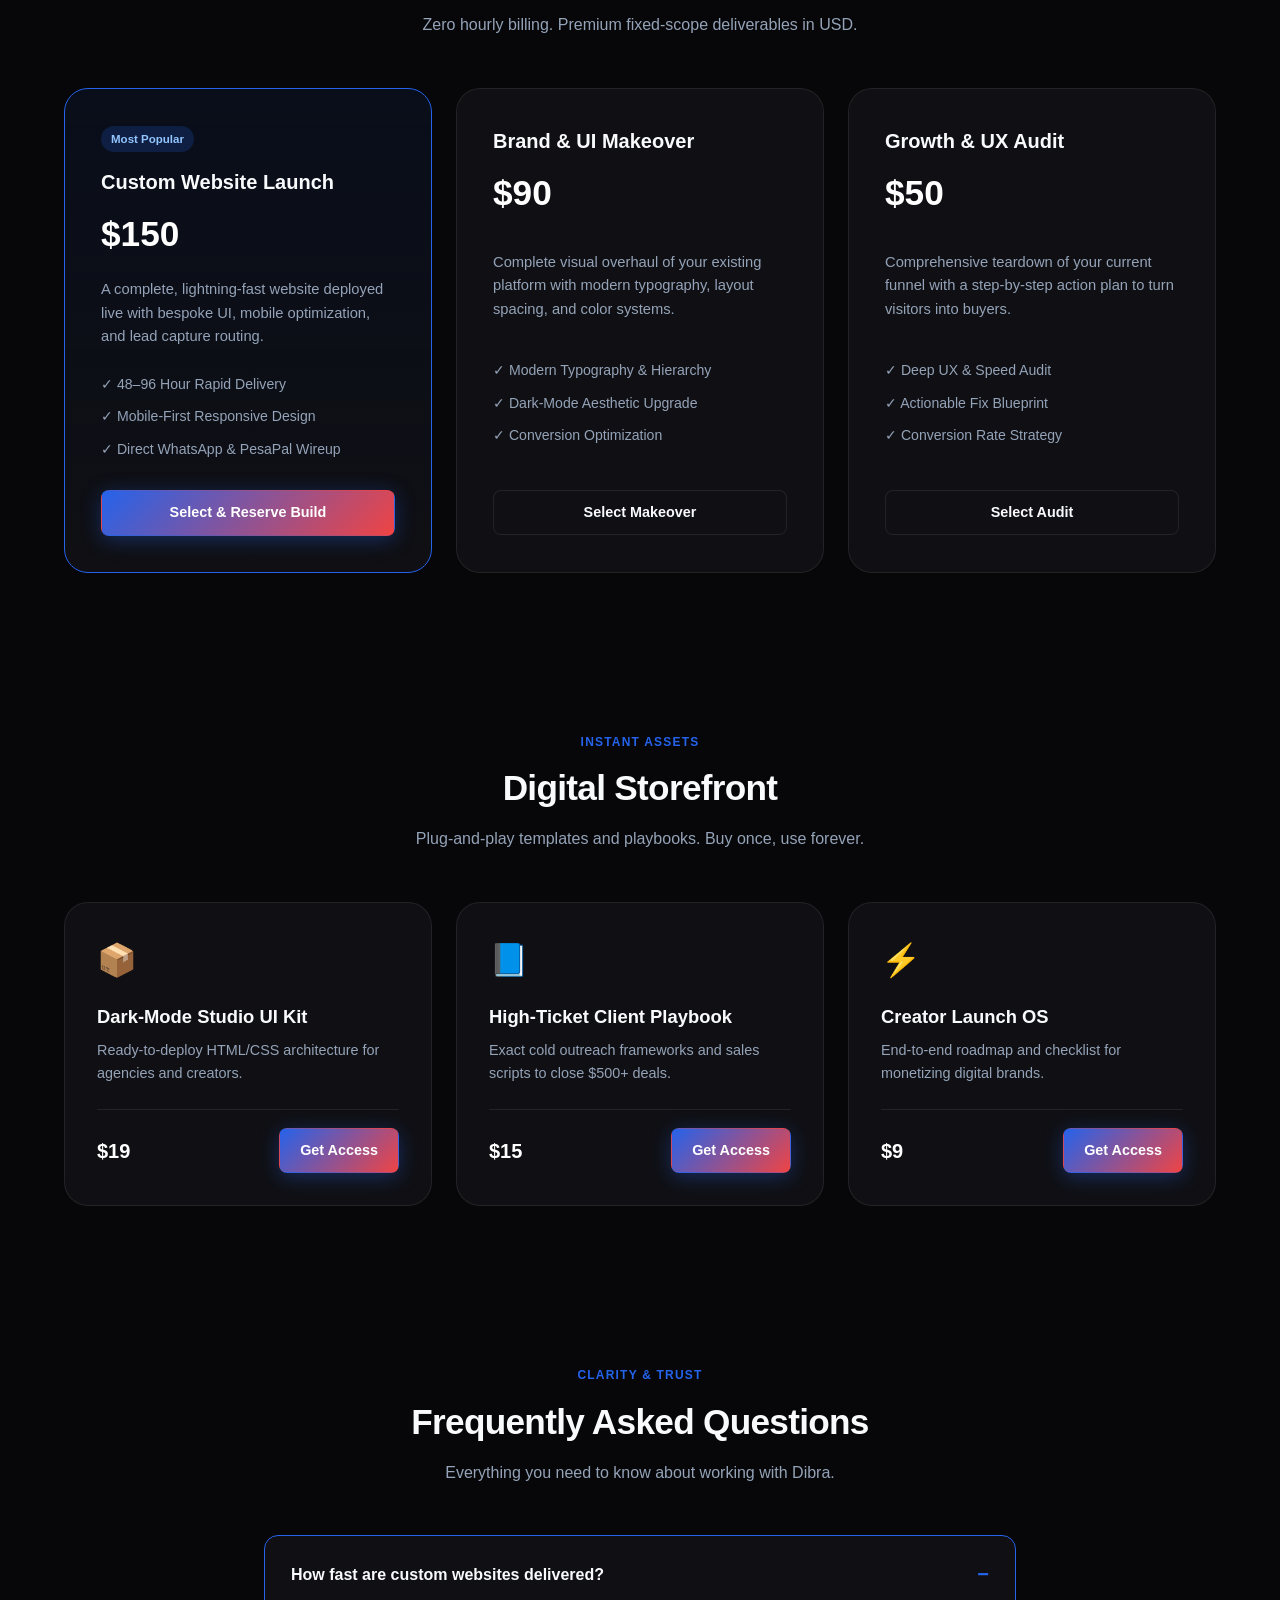
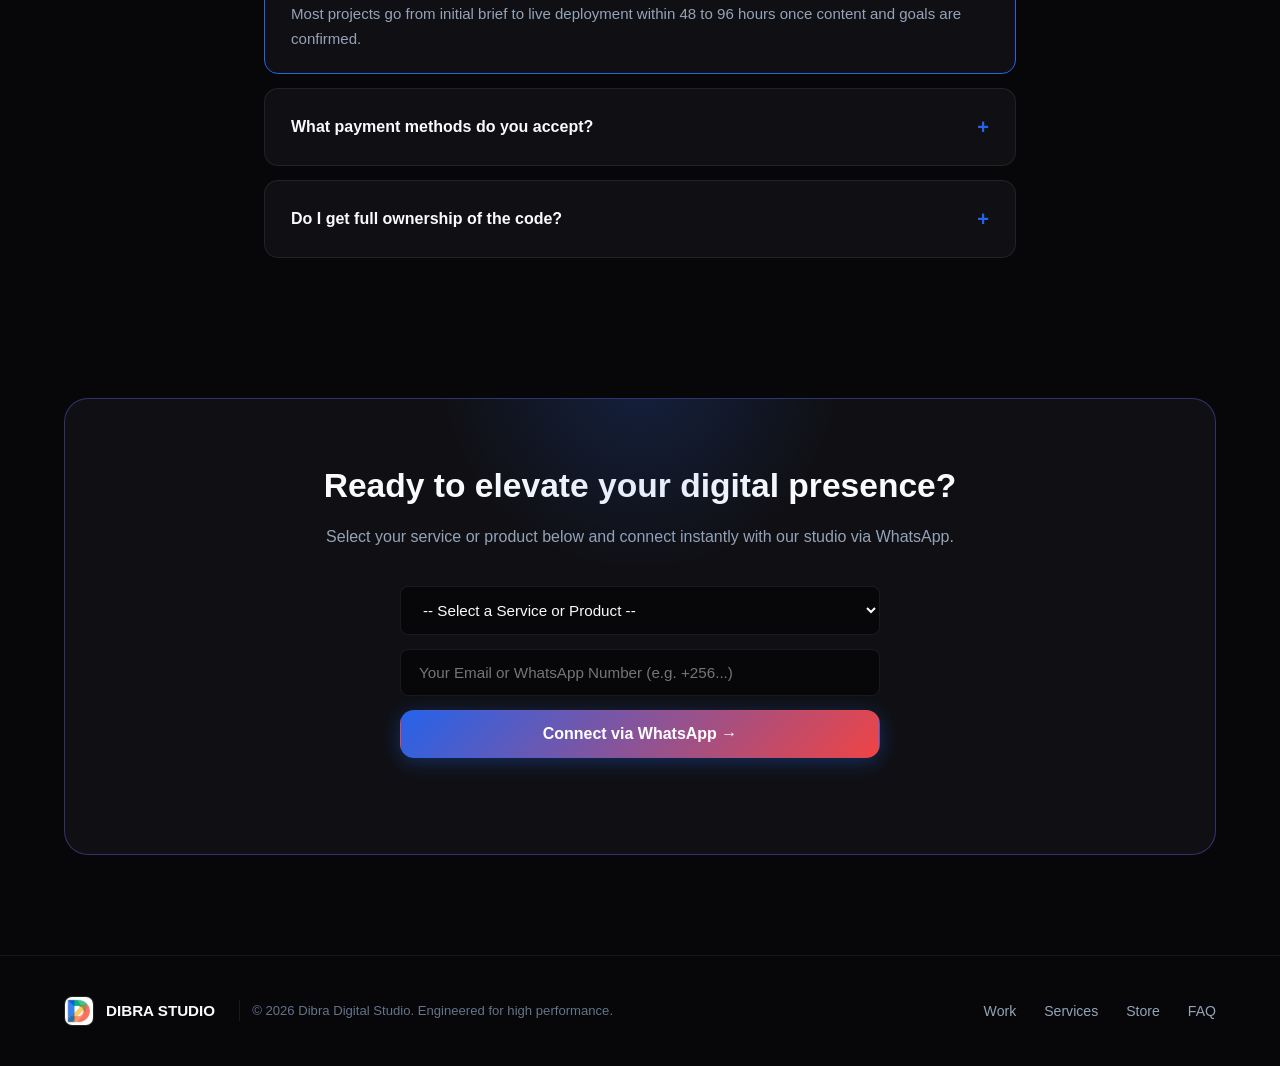
==== commit de79734e: "Update metadata and improve SEO for index.html" ====
--- a/index.html
+++ b/index.html
@@ -3,9 +3,42 @@
 <head>
   <meta charset="UTF-8" />
   <meta name="viewport" content="width=device-width, initial-scale=1.0" />
-  <meta name="description" content="Dibra Digital Studio — High-converting web architecture, brand systems, and digital products." />
-  <title>DIBRA — Digital Product & Web Studio</title>
-  
+  <meta name="google-site-verification" content="zFpDQ5dIq-72U4ELE1WVCYw-OJoLM57N2l23M0TVz68" />
+  <title>DIBRA STUDIO — High-Converting Web Architecture & Digital Products</title>
+  <meta name="description" content="Dibra Digital Studio crafts ultra-fast websites, brand systems, and plug-and-play digital kits engineered for conversion. Fixed USD pricing with 48–96h delivery." />
+  <meta name="keywords" content="web design studio, SaaS landing page design, UI kit, digital storefront, custom website launch, Dibra Studio" />
+  <meta name="robots" content="index, follow" />
+  <link rel="canonical" href="https://dibra-site.xonearma.workers.dev/" />
+
+  <!-- Favicon (Uses your geometric D logo) -->
+  <link rel="icon" type="image/jpeg" href="logo.jpg" />
+
+  <!-- Open Graph / Social Sharing Previews (WhatsApp, LinkedIn, X) -->
+  <meta property="og:type" content="website" />
+  <meta property="og:url" content="https://dibra-site.xonearma.workers.dev/" />
+  <meta property="og:title" content="DIBRA STUDIO — Digital Product & Web Studio" />
+  <meta property="og:description" content="Ultra-fast web architectures, SaaS interfaces, and creator systems built for speed, authority, and revenue." />
+  <meta property="og:image" content="https://dibra-site.xonearma.workers.dev/logo.jpg" />
+
+  <!-- Twitter / X Card -->
+  <meta name="twitter:card" content="summary_large_image" />
+  <meta name="twitter:title" content="DIBRA STUDIO — Digital Product & Web Studio" />
+  <meta name="twitter:description" content="High-converting websites & digital products with 48–96h rapid deployment." />
+  <meta name="twitter:image" content="https://dibra-site.xonearma.workers.dev/logo.jpg" />
+
+  <!-- Schema.org Structured Data for Google Rich Results -->
+  <script type="application/ld+json">
+  {
+    "@context": "https://schema.org",
+    "@type": "ProfessionalService",
+    "name": "Dibra Digital Studio",
+    "url": "https://dibra-site.xonearma.workers.dev/",
+    "logo": "https://dibra-site.xonearma.workers.dev/logo.jpg",
+    "description": "High-converting web architecture, brand systems, and digital products.",
+    "priceRange": "$9 - $300"
+  }
+  </script>
+
   <link rel="preconnect" href="https://fonts.googleapis.com">
   <link rel="preconnect" href="https://fonts.gstatic.com" crossorigin>
   <link href="https://fonts.googleapis.com/css2?family=Plus+Jakarta+Sans:wght@400;500;600;700;800&display=swap" rel="stylesheet">
--- a/styles.css
+++ b/styles.css
@@ -299,7 +299,6 @@
   margin-bottom: 20px;
 }
 
-/* Dynamic Multi-Color Gradient Headline matching logo spectrum */
 .gradient-text {
   background: linear-gradient(135deg, var(--logo-blue) 0%, var(--logo-green) 35%, var(--logo-yellow) 70%, var(--logo-coral) 100%);
   -webkit-background-clip: text;
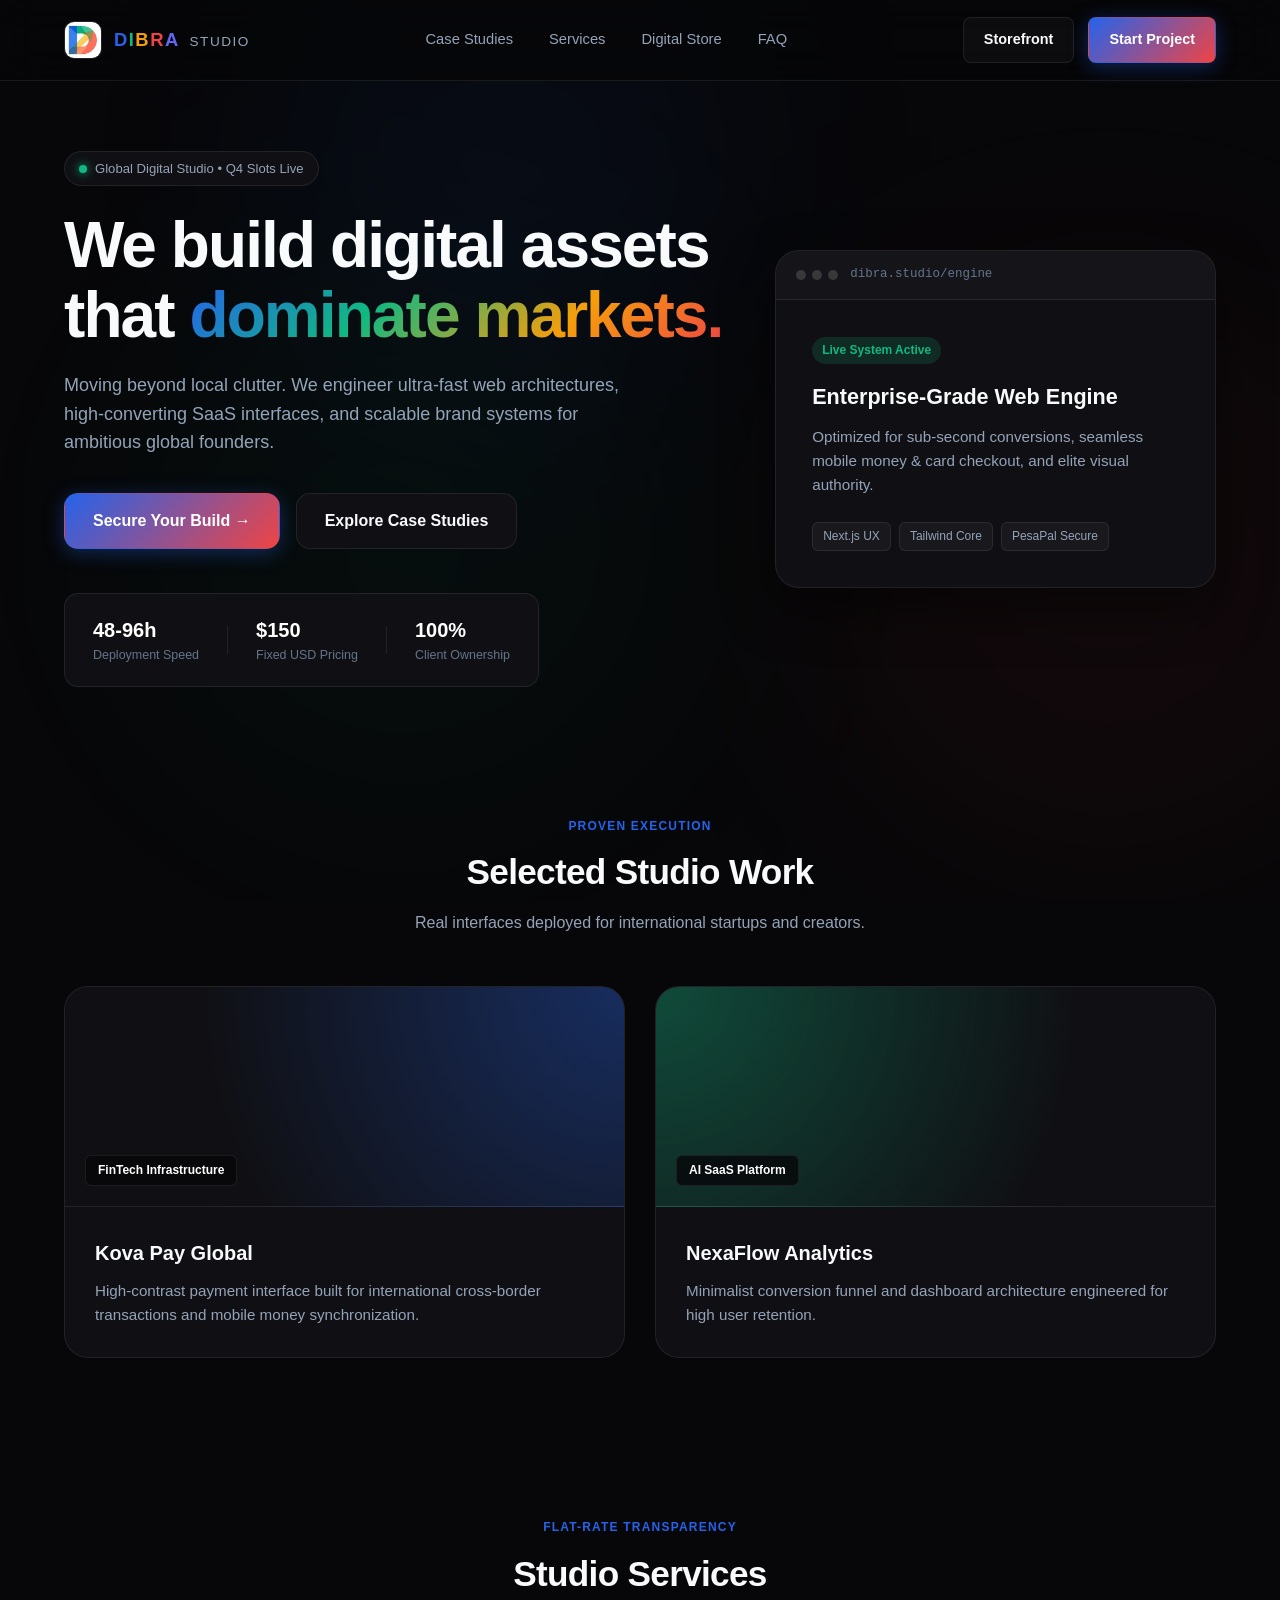
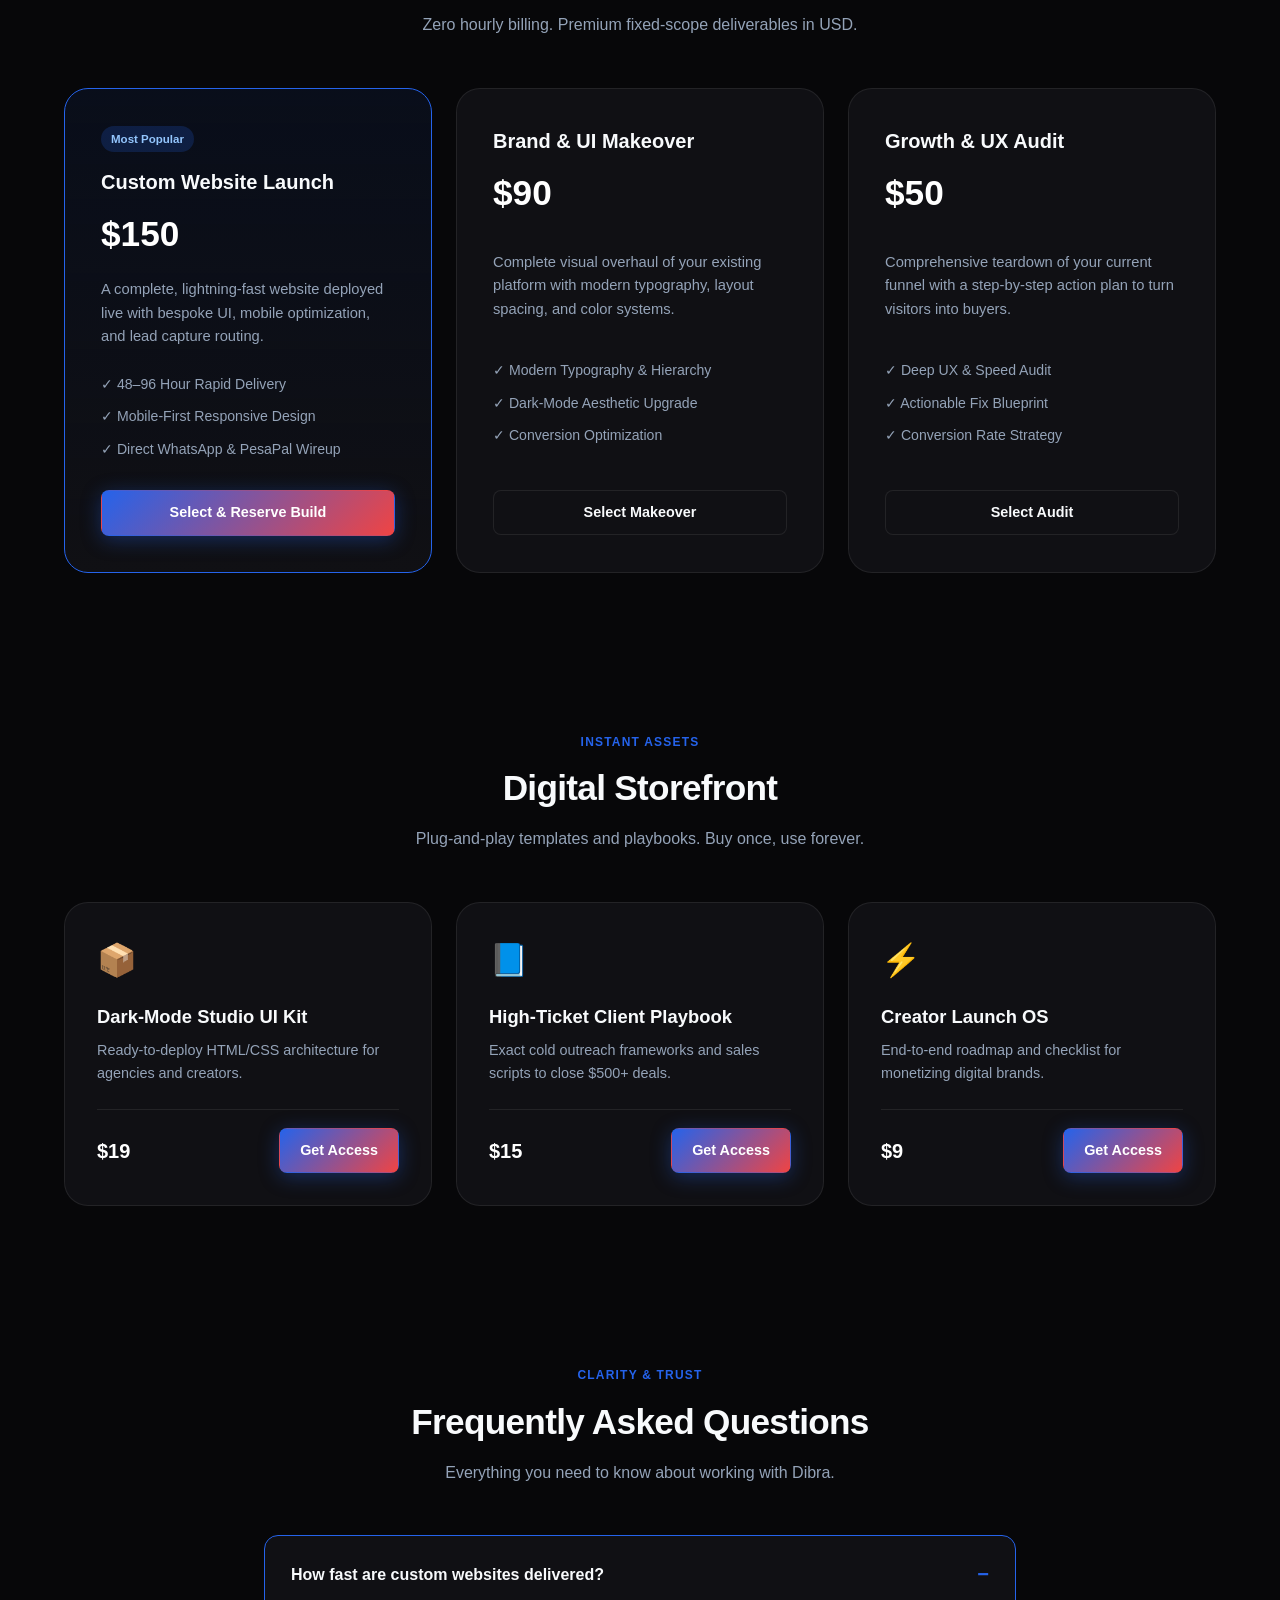
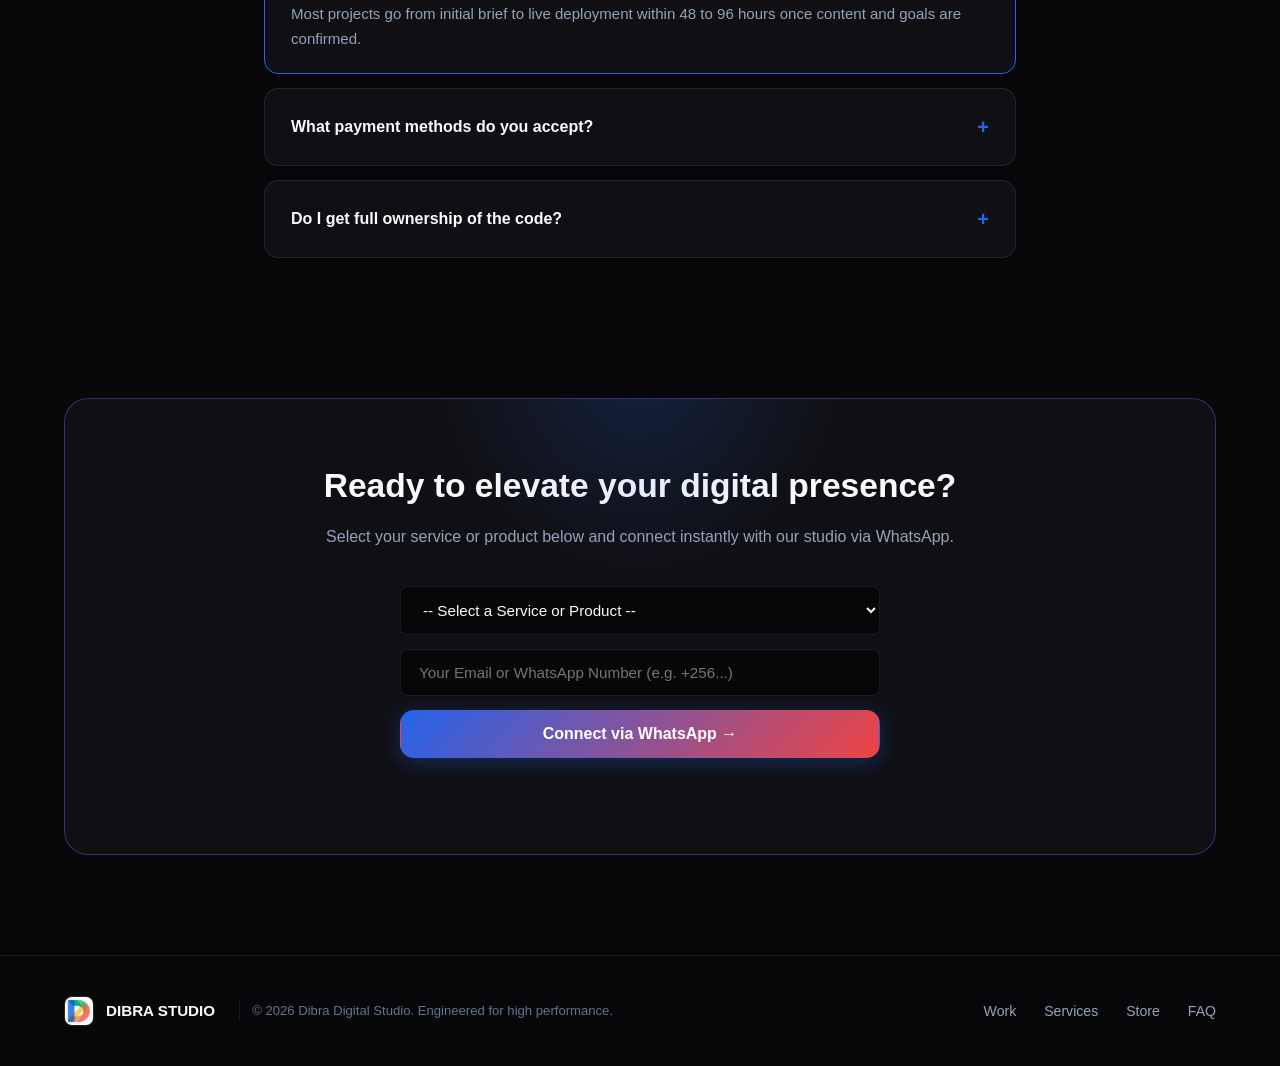
==== commit 5c30ec34: "Integrate Google Tag Manager and Analytics Added Google Tag Manager and Google Analytics scripts to " ====
--- a/index.html
+++ b/index.html
@@ -1,6 +1,24 @@
 <!DOCTYPE html>
 <html lang="en" class="scroll-smooth">
 <head>
+  <!-- Google Tag Manager -->
+  <script>(function(w,d,s,l,i){w[l]=w[l]||[];w[l].push({'gtm.start':
+  new Date().getTime(),event:'gtm.js'});var f=d.getElementsByTagName(s)[0],
+  j=d.createElement(s),dl=l!='dataLayer'?'&l='+l:'';j.async=true;j.src=
+  'https://www.googletagmanager.com/gtm.js?id='+i+dl;f.parentNode.insertBefore(j,f);
+  })(window,document,'script','dataLayer','GTM-P5L8K23T');</script>
+  <!-- End Google Tag Manager -->
+
+  <!-- Google tag (gtag.js) - Google Analytics 4 -->
+  <script async src="https://www.googletagmanager.com/gtag/js?id=G-W1VJTQR6GV"></script>
+  <script>
+    window.dataLayer = window.dataLayer || [];
+    function gtag(){dataLayer.push(arguments);}
+    gtag('js', new Date());
+
+    gtag('config', 'G-W1VJTQR6GV');
+  </script>
+
   <meta charset="UTF-8" />
   <meta name="viewport" content="width=device-width, initial-scale=1.0" />
   <meta name="google-site-verification" content="zFpDQ5dIq-72U4ELE1WVCYw-OJoLM57N2l23M0TVz68" />
@@ -45,6 +63,11 @@
   <link rel="stylesheet" href="styles.css" />
 </head>
 <body>
+  <!-- Google Tag Manager (noscript) -->
+  <noscript><iframe src="https://www.googletagmanager.com/ns.html?id=GTM-P5L8K23T"
+  height="0" width="0" style="display:none;visibility:hidden"></iframe></noscript>
+  <!-- End Google Tag Manager (noscript) -->
+
   <!-- Ambient Mesh Background -->
   <div class="mesh-bg" aria-hidden="true">
     <div class="mesh-ball ball-1"></div>
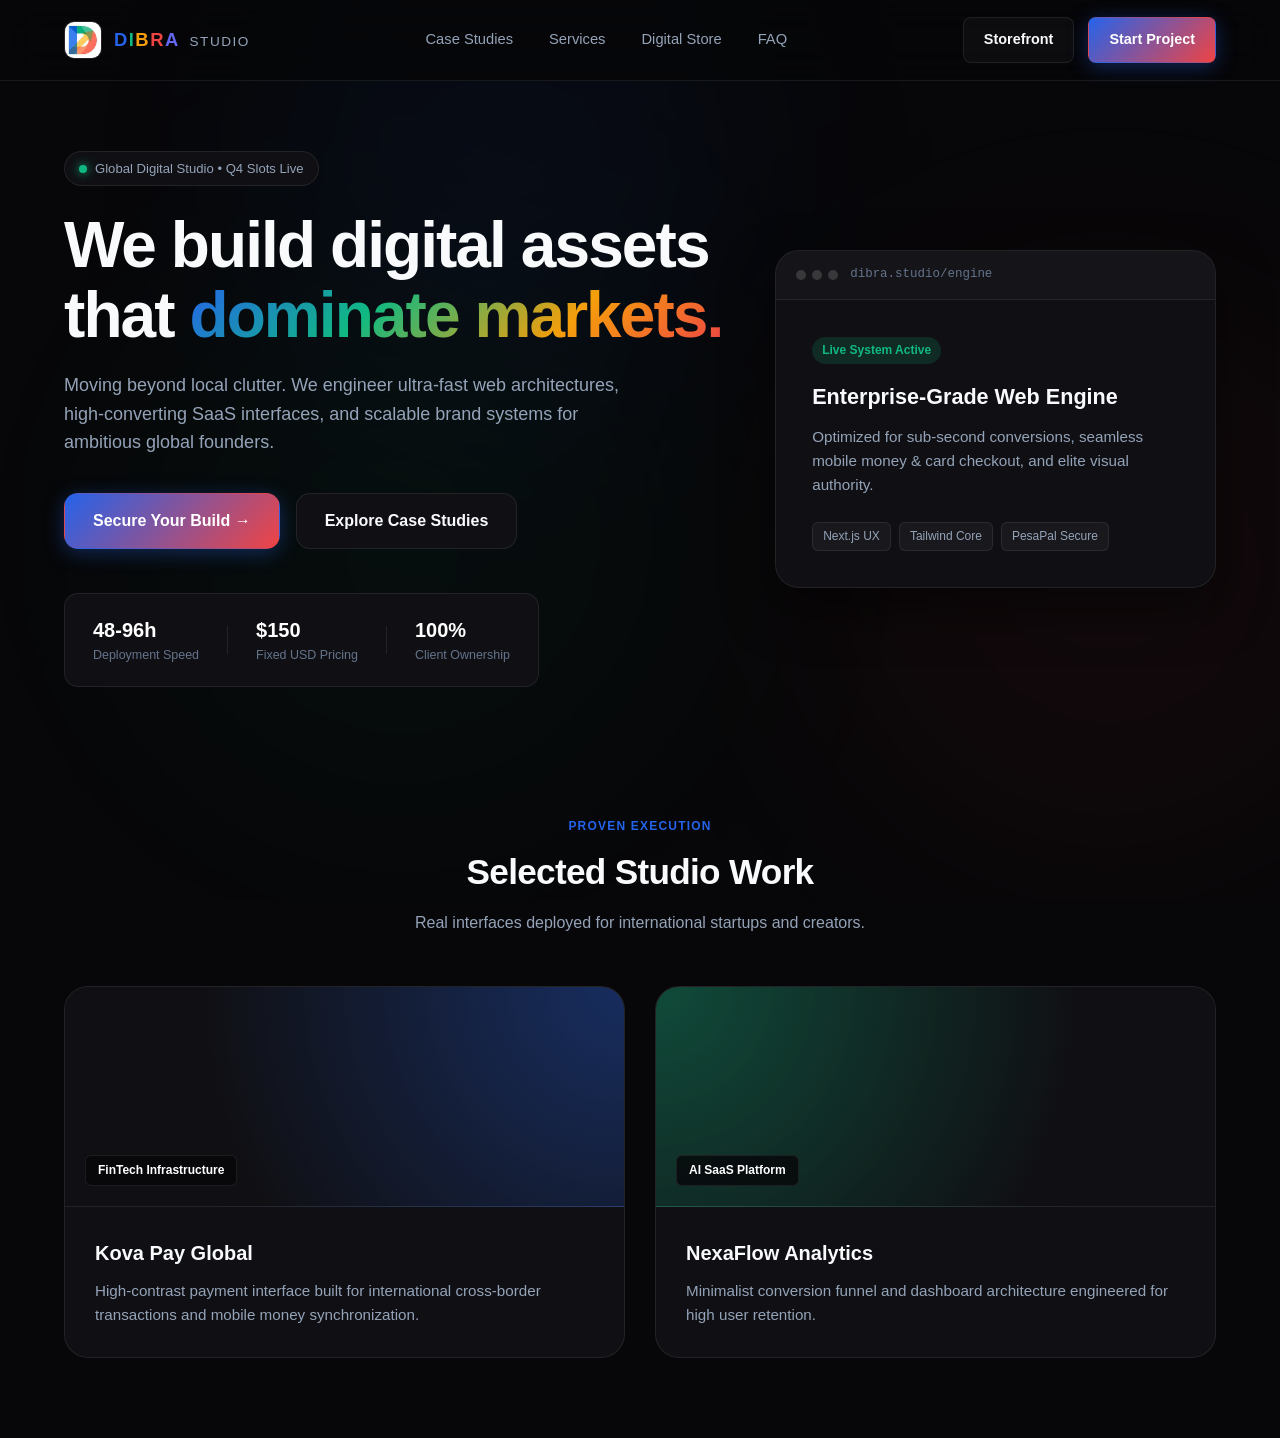
==== commit 53f5fb0b: "Update GTM and GA IDs; remove sections from index.html Updated Google Tag Manager and Google Analyti" ====
--- a/index.html
+++ b/index.html
@@ -6,17 +6,17 @@
   new Date().getTime(),event:'gtm.js'});var f=d.getElementsByTagName(s)[0],
   j=d.createElement(s),dl=l!='dataLayer'?'&l='+l:'';j.async=true;j.src=
   'https://www.googletagmanager.com/gtm.js?id='+i+dl;f.parentNode.insertBefore(j,f);
-  })(window,document,'script','dataLayer','GTM-P5L8K23T');</script>
+  })(window,document,'script','dataLayer','GTM-T68ZVZ82');</script>
   <!-- End Google Tag Manager -->
 
   <!-- Google tag (gtag.js) - Google Analytics 4 -->
-  <script async src="https://www.googletagmanager.com/gtag/js?id=G-W1VJTQR6GV"></script>
+  <script async src="https://www.googletagmanager.com/gtag/js?id=G-DK89D9LPX7"></script>
   <script>
     window.dataLayer = window.dataLayer || [];
     function gtag(){dataLayer.push(arguments);}
     gtag('js', new Date());
 
-    gtag('config', 'G-W1VJTQR6GV');
+    gtag('config', 'G-DK89D9LPX7');
   </script>
 
   <meta charset="UTF-8" />
@@ -64,7 +64,7 @@
 </head>
 <body>
   <!-- Google Tag Manager (noscript) -->
-  <noscript><iframe src="https://www.googletagmanager.com/ns.html?id=GTM-P5L8K23T"
+  <noscript><iframe src="https://www.googletagmanager.com/ns.html?id=GTM-T68ZVZ82"
   height="0" width="0" style="display:none;visibility:hidden"></iframe></noscript>
   <!-- End Google Tag Manager (noscript) -->
 
@@ -200,184 +200,3 @@
         </div>
       </div>
     </section>
-
-    <!-- Services & Pricing Section -->
-    <section class="section-padded" id="services">
-      <div class="container">
-        <div class="section-title-wrap">
-          <span class="section-tag">FLAT-RATE TRANSPARENCY</span>
-          <h2>Studio Services</h2>
-          <p>Zero hourly billing. Premium fixed-scope deliverables in USD.</p>
-        </div>
-
-        <div class="pricing-grid">
-          <div class="price-card featured-highlight">
-            <div class="price-header">
-              <span class="card-badge-top">Most Popular</span>
-              <h3>Custom Website Launch</h3>
-              <div class="price-tag">$150</div>
-            </div>
-            <p>A complete, lightning-fast website deployed live with bespoke UI, mobile optimization, and lead capture routing.</p>
-            <ul class="feature-checklist">
-              <li>✓ 48–96 Hour Rapid Delivery</li>
-              <li>✓ Mobile-First Responsive Design</li>
-              <li>✓ Direct WhatsApp & PesaPal Wireup</li>
-            </ul>
-            <a href="#contact" class="btn btn-primary select-service" data-service="Custom Website Launch ($150)">Select & Reserve Build</a>
-          </div>
-
-          <div class="price-card">
-            <div class="price-header">
-              <h3>Brand & UI Makeover</h3>
-              <div class="price-tag">$90</div>
-            </div>
-            <p>Complete visual overhaul of your existing platform with modern typography, layout spacing, and color systems.</p>
-            <ul class="feature-checklist">
-              <li>✓ Modern Typography & Hierarchy</li>
-              <li>✓ Dark-Mode Aesthetic Upgrade</li>
-              <li>✓ Conversion Optimization</li>
-            </ul>
-            <a href="#contact" class="btn btn-outline select-service" data-service="Brand & UI Makeover ($90)">Select Makeover</a>
-          </div>
-
-          <div class="price-card">
-            <div class="price-header">
-              <h3>Growth & UX Audit</h3>
-              <div class="price-tag">$50</div>
-            </div>
-            <p>Comprehensive teardown of your current funnel with a step-by-step action plan to turn visitors into buyers.</p>
-            <ul class="feature-checklist">
-              <li>✓ Deep UX & Speed Audit</li>
-              <li>✓ Actionable Fix Blueprint</li>
-              <li>✓ Conversion Rate Strategy</li>
-            </ul>
-            <a href="#contact" class="btn btn-outline select-service" data-service="Conversion & UX Audit ($50)">Select Audit</a>
-          </div>
-        </div>
-      </div>
-    </section>
-
-    <!-- Digital Storefront Section -->
-    <section class="section-padded" id="store">
-      <div class="container">
-        <div class="section-title-wrap">
-          <span class="section-tag">INSTANT ASSETS</span>
-          <h2>Digital Storefront</h2>
-          <p>Plug-and-play templates and playbooks. Buy once, use forever.</p>
-        </div>
-
-        <div class="store-grid">
-          <div class="store-card">
-            <div class="store-icon">📦</div>
-            <h3>Dark-Mode Studio UI Kit</h3>
-            <p>Ready-to-deploy HTML/CSS architecture for agencies and creators.</p>
-            <div class="store-footer">
-              <span class="item-price">$19</span>
-              <a href="#contact" class="btn btn-primary select-service" data-service="Digital Product: Dark-Mode Studio UI Kit ($19)">Get Access</a>
-            </div>
-          </div>
-
-          <div class="store-card">
-            <div class="store-icon">📘</div>
-            <h3>High-Ticket Client Playbook</h3>
-            <p>Exact cold outreach frameworks and sales scripts to close $500+ deals.</p>
-            <div class="store-footer">
-              <span class="item-price">$15</span>
-              <a href="#contact" class="btn btn-primary select-service" data-service="Digital Product: High-Ticket Client Playbook ($15)">Get Access</a>
-            </div>
-          </div>
-
-          <div class="store-card">
-            <div class="store-icon">⚡</div>
-            <h3>Creator Launch OS</h3>
-            <p>End-to-end roadmap and checklist for monetizing digital brands.</p>
-            <div class="store-footer">
-              <span class="item-price">$9</span>
-              <a href="#contact" class="btn btn-primary select-service" data-service="Digital Product: Creator Launch OS ($9)">Get Access</a>
-            </div>
-          </div>
-        </div>
-      </div>
-    </section>
-
-    <!-- FAQ Accordion Section -->
-    <section class="section-padded" id="faq">
-      <div class="container" style="max-width: 800px;">
-        <div class="section-title-wrap">
-          <span class="section-tag">CLARITY & TRUST</span>
-          <h2>Frequently Asked Questions</h2>
-          <p>Everything you need to know about working with Dibra.</p>
-        </div>
-
-        <div class="faq-stack">
-          <details class="faq-box" open>
-            <summary>How fast are custom websites delivered?</summary>
-            <p>Most projects go from initial brief to live deployment within 48 to 96 hours once content and goals are confirmed.</p>
-          </details>
-          <details class="faq-box">
-            <summary>What payment methods do you accept?</summary>
-            <p>We accept secure payments via PesaPal (supporting MTN & Airtel Mobile Money as well as global Visa/Mastercard cards).</p>
-          </details>
-          <details class="faq-box">
-            <summary>Do I get full ownership of the code?</summary>
-            <p>100%. You receive complete ownership of all repositories and assets with zero monthly platform lock-ins.</p>
-          </details>
-        </div>
-      </div>
-    </section>
-
-    <!-- Conversion Booking Section -->
-    <section class="cta-section" id="contact">
-      <div class="container">
-        <div class="cta-card-modern">
-          <div class="cta-glow"></div>
-          <h2>Ready to elevate your digital presence?</h2>
-          <p>Select your service or product below and connect instantly with our studio via WhatsApp.</p>
-          
-          <form class="cta-form-modern" id="order-form">
-            <select id="selected-item" required class="form-input-box">
-              <option value="" disabled selected>-- Select a Service or Product --</option>
-              <optgroup label="Studio Services">
-                <option value="Custom Website Launch ($150)">Custom Website Launch — $150</option>
-                <option value="Brand & UI Makeover ($90)">Brand & UI Makeover — $90</option>
-                <option value="Conversion & UX Audit ($50)">Conversion & UX Audit — $50</option>
-              </optgroup>
-              <optgroup label="Digital Storefront">
-                <option value="Digital Product: Dark-Mode Studio UI Kit ($19)">Dark-Mode Studio UI Kit — $19</option>
-                <option value="Digital Product: High-Ticket Client Playbook ($15)">High-Ticket Client Playbook — $15</option>
-                <option value="Digital Product: Creator Launch OS ($9)">Creator Launch OS — $9</option>
-              </optgroup>
-            </select>
-
-            <input type="text" id="client-contact" class="form-input-box" placeholder="Your Email or WhatsApp Number (e.g. +256...)" required />
-            
-            <button type="submit" class="btn btn-primary btn-xl" style="width: 100%;">Connect via WhatsApp →</button>
-          </form>
-          <p class="form-feedback" id="form-feedback" role="status" aria-live="polite"></p>
-        </div>
-      </div>
-    </section>
-  </main>
-
-  <!-- Modern Footer -->
-  <footer class="footer-modern">
-    <div class="container footer-flex">
-      <div class="footer-brand-info">
-        <div class="brand-logo-wrap small">
-          <img src="logo.jpg" alt="Dibra Logo" class="brand-logo-img" />
-        </div>
-        <span>DIBRA STUDIO</span>
-        <p>© 2026 Dibra Digital Studio. Engineered for high performance.</p>
-      </div>
-      <div class="footer-nav-links">
-        <a href="#work">Work</a>
-        <a href="#services">Services</a>
-        <a href="#store">Store</a>
-        <a href="#faq">FAQ</a>
-      </div>
-    </div>
-  </footer>
-
-  <script src="app.js"></script>
-</body>
-</html>
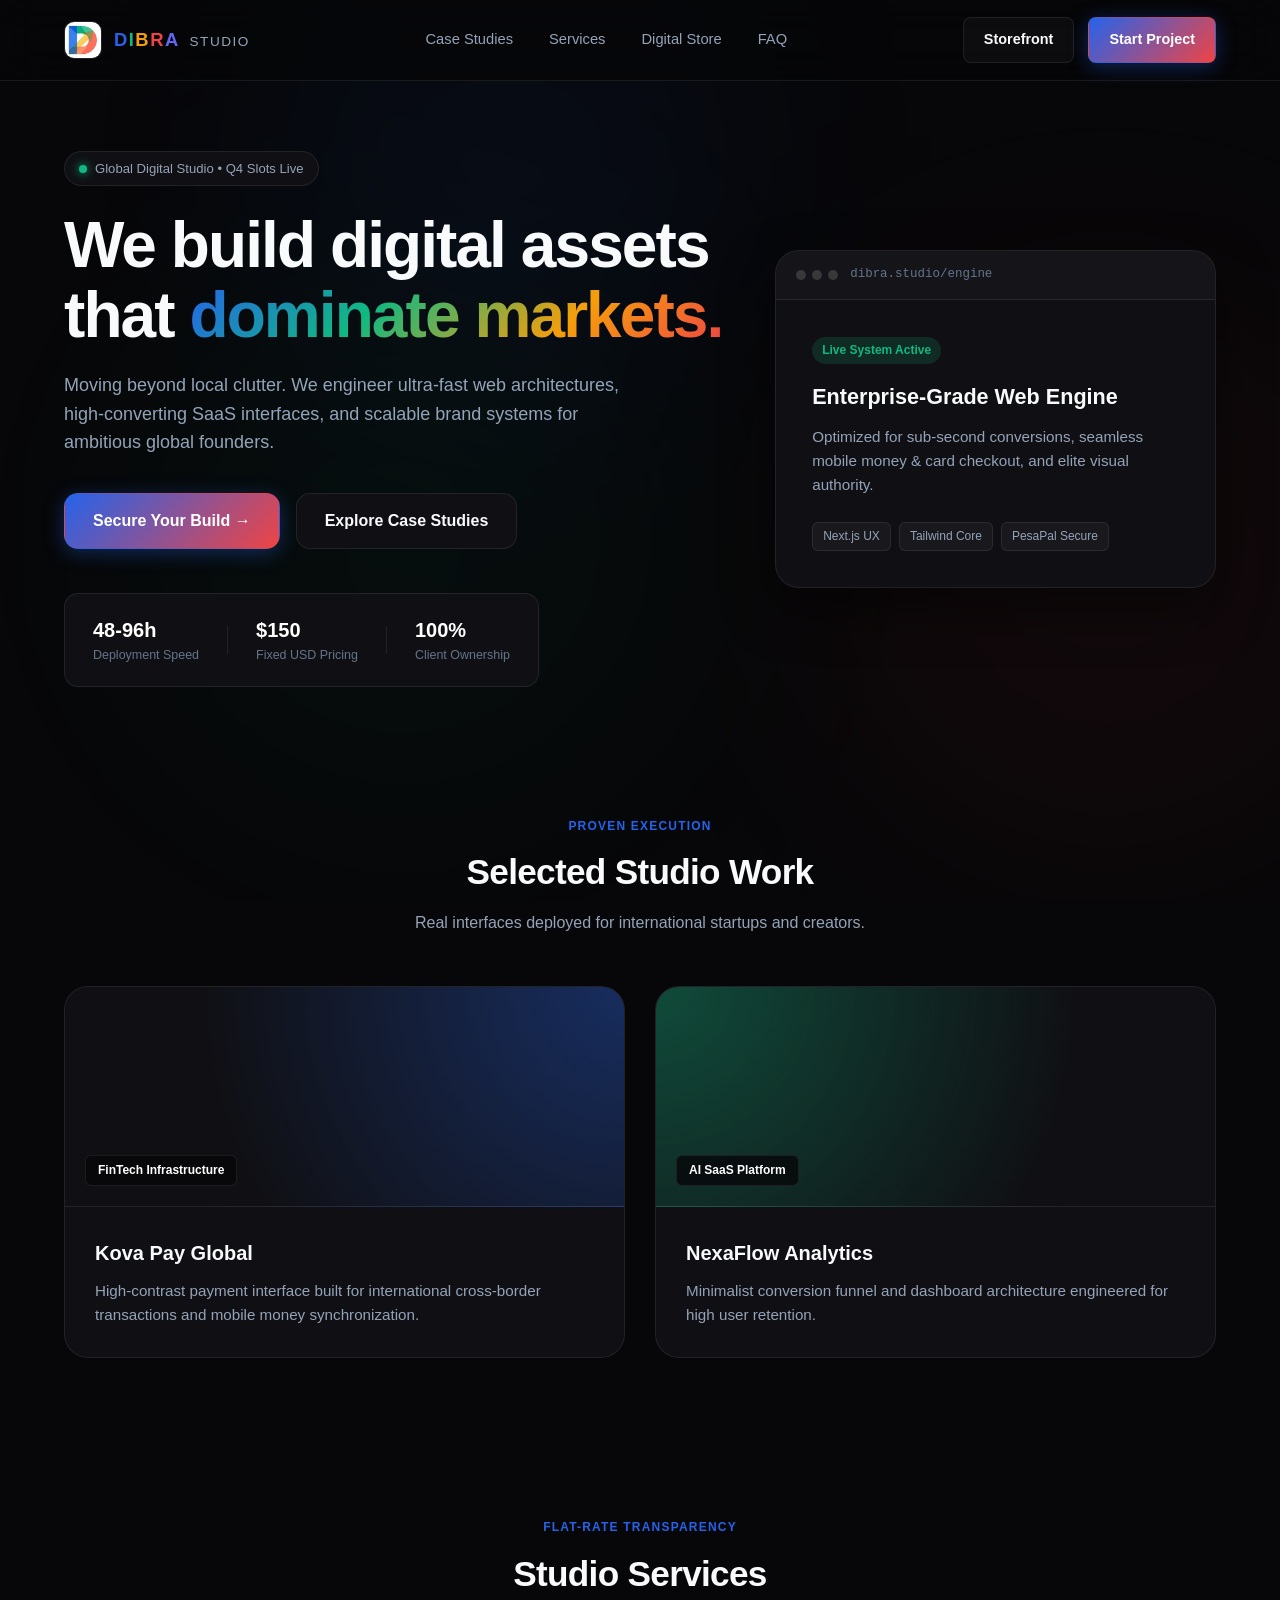
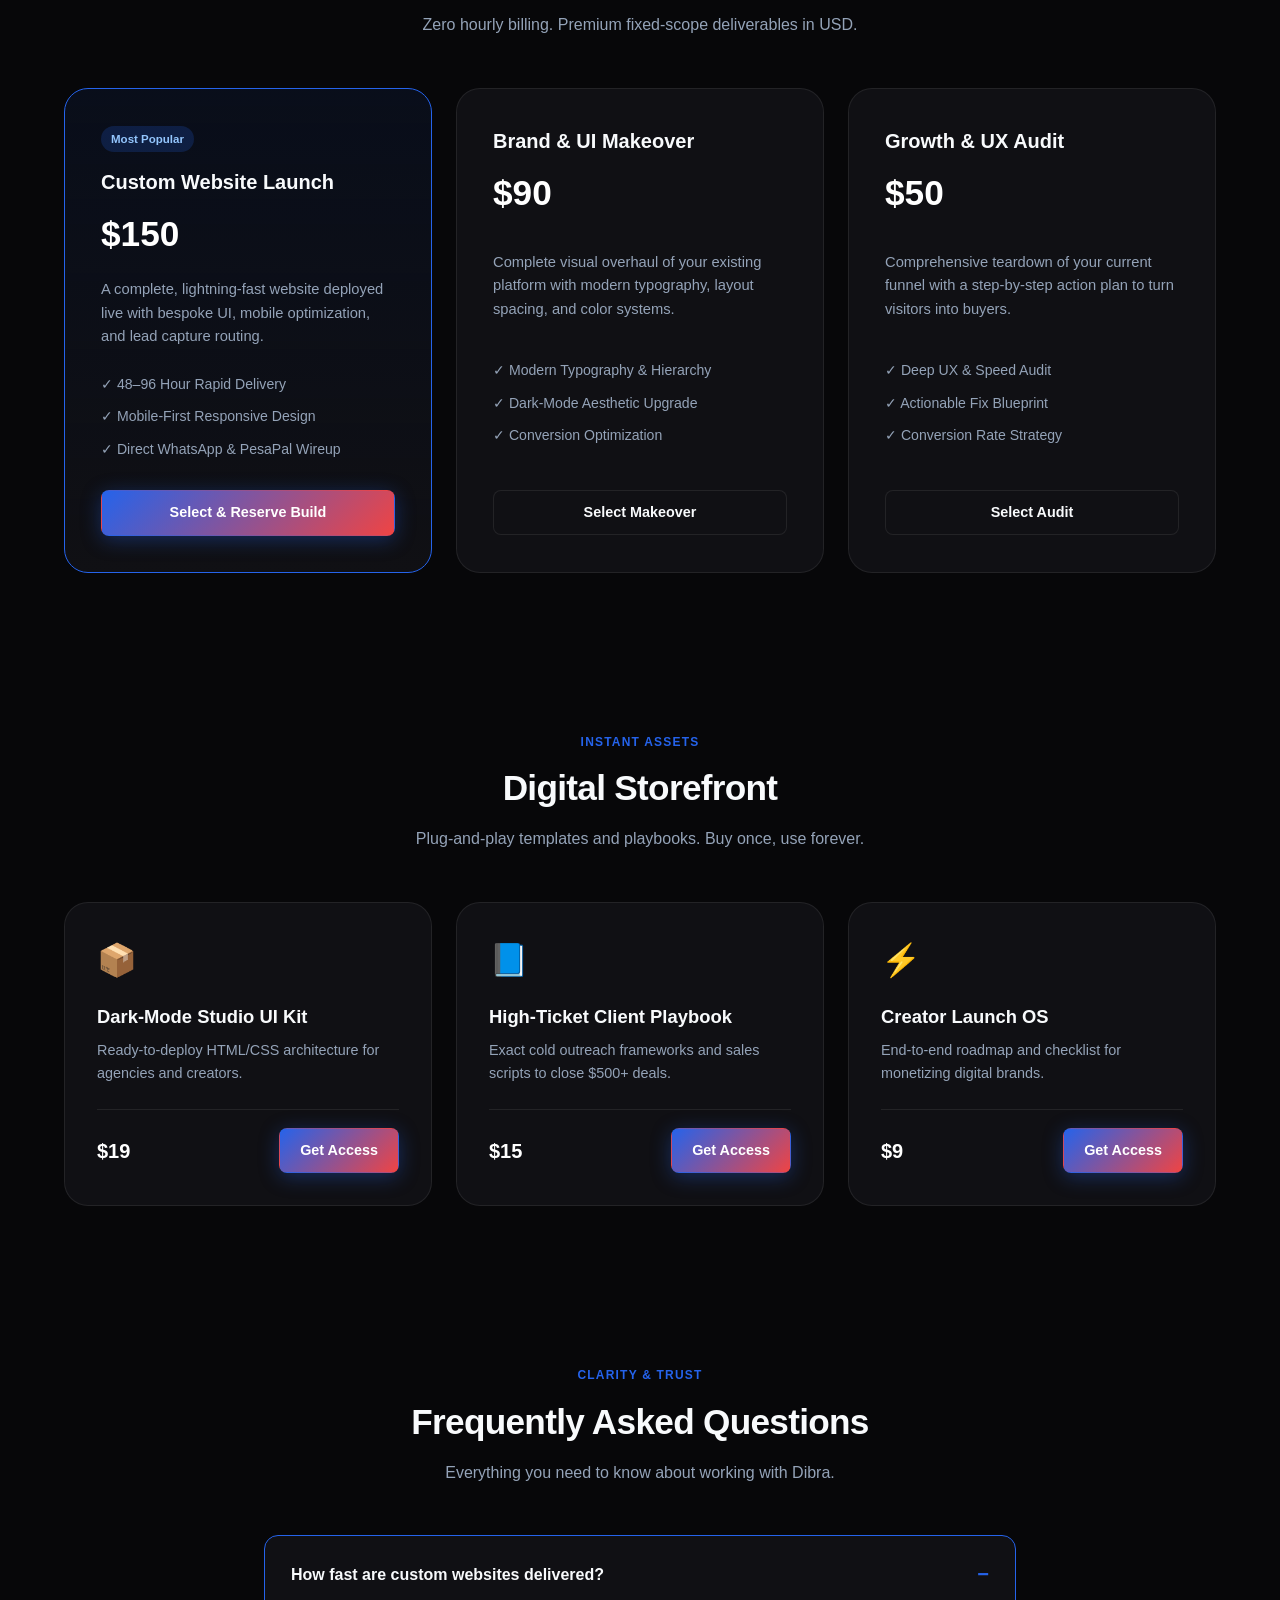
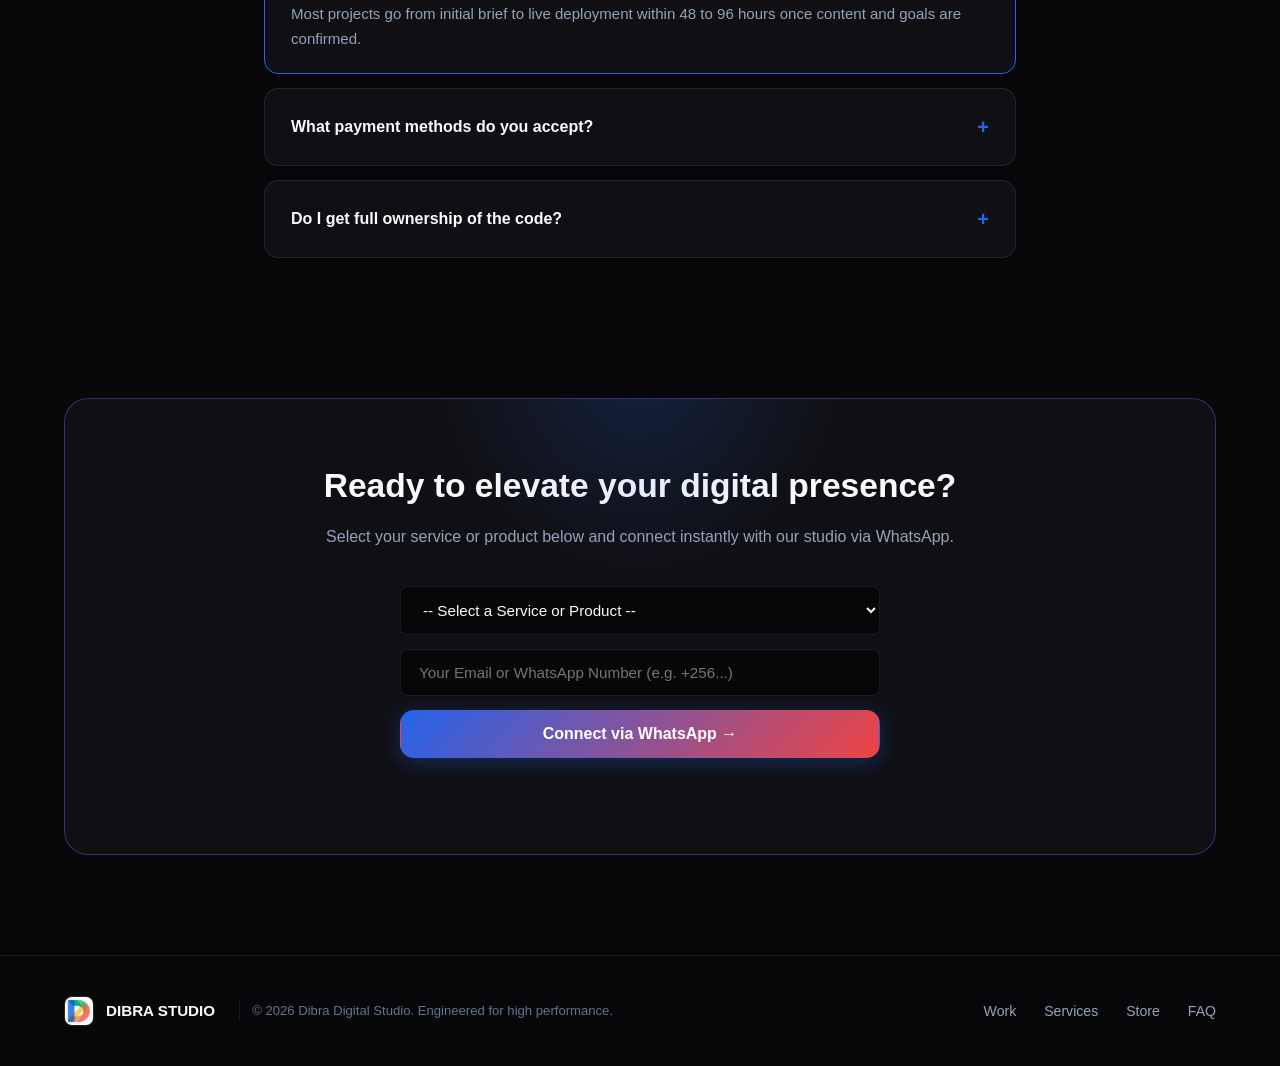
==== commit 622f066f: "Enhance SEO and update tracking scripts in index.html Added meta tags for SEO and updated Google Tag" ====
--- a/index.html
+++ b/index.html
@@ -1,24 +1,7 @@
+
 <!DOCTYPE html>
 <html lang="en" class="scroll-smooth">
 <head>
-  <!-- Google Tag Manager -->
-  <script>(function(w,d,s,l,i){w[l]=w[l]||[];w[l].push({'gtm.start':
-  new Date().getTime(),event:'gtm.js'});var f=d.getElementsByTagName(s)[0],
-  j=d.createElement(s),dl=l!='dataLayer'?'&l='+l:'';j.async=true;j.src=
-  'https://www.googletagmanager.com/gtm.js?id='+i+dl;f.parentNode.insertBefore(j,f);
-  })(window,document,'script','dataLayer','GTM-T68ZVZ82');</script>
-  <!-- End Google Tag Manager -->
-
-  <!-- Google tag (gtag.js) - Google Analytics 4 -->
-  <script async src="https://www.googletagmanager.com/gtag/js?id=G-DK89D9LPX7"></script>
-  <script>
-    window.dataLayer = window.dataLayer || [];
-    function gtag(){dataLayer.push(arguments);}
-    gtag('js', new Date());
-
-    gtag('config', 'G-DK89D9LPX7');
-  </script>
-
   <meta charset="UTF-8" />
   <meta name="viewport" content="width=device-width, initial-scale=1.0" />
   <meta name="google-site-verification" content="zFpDQ5dIq-72U4ELE1WVCYw-OJoLM57N2l23M0TVz68" />
@@ -27,6 +10,26 @@
   <meta name="keywords" content="web design studio, SaaS landing page design, UI kit, digital storefront, custom website launch, Dibra Studio" />
   <meta name="robots" content="index, follow" />
   <link rel="canonical" href="https://dibra-site.xonearma.workers.dev/" />
+
+  <!-- Google Tag Manager -->
+  <script>
+  (function(w,d,s,l,i){w[l]=w[l]||[];w[l].push({'gtm.start':
+  new Date().getTime(),event:'gtm.js'});var f=d.getElementsByTagName(s)[0],
+  j=d.createElement(s),dl=l!='dataLayer'?'&l='+l:'';j.async=true;j.src=
+  'https://www.googletagmanager.com/gtm.js?id='+i+dl;f.parentNode.insertBefore(j,f);
+  })(window,document,'script','dataLayer','GTM-T68ZVZ82');
+  </script>
+  <!-- End Google Tag Manager -->
+
+  <!-- Google Analytics 4 -->
+  <script async src="https://www.googletagmanager.com/gtag/js?id=G-DK89D9LPX7"></script>
+  <script>
+    window.dataLayer = window.dataLayer || [];
+    function gtag(){dataLayer.push(arguments);}
+    gtag('js', new Date());
+    gtag('config', 'G-DK89D9LPX7');
+  </script>
+  <!-- End Google Analytics 4 -->
 
   <!-- Favicon (Uses your geometric D logo) -->
   <link rel="icon" type="image/jpeg" href="logo.jpg" />
@@ -62,10 +65,14 @@
   <link href="https://fonts.googleapis.com/css2?family=Plus+Jakarta+Sans:wght@400;500;600;700;800&display=swap" rel="stylesheet">
   <link rel="stylesheet" href="styles.css" />
 </head>
+
 <body>
+
   <!-- Google Tag Manager (noscript) -->
-  <noscript><iframe src="https://www.googletagmanager.com/ns.html?id=GTM-T68ZVZ82"
-  height="0" width="0" style="display:none;visibility:hidden"></iframe></noscript>
+  <noscript>
+    <iframe src="https://www.googletagmanager.com/ns.html?id=GTM-T68ZVZ82"
+    height="0" width="0" style="display:none;visibility:hidden"></iframe>
+  </noscript>
   <!-- End Google Tag Manager (noscript) -->
 
   <!-- Ambient Mesh Background -->
@@ -116,11 +123,11 @@
             <span class="badge-dot"></span>
             <span>Global Digital Studio • Q4 Slots Live</span>
           </div>
-          
+
           <h1 class="hero-headline">
             We build digital assets that <span class="gradient-text">dominate markets.</span>
           </h1>
-          
+
           <p class="hero-desc">
             Moving beyond local clutter. We engineer ultra-fast web architectures, high-converting SaaS interfaces, and scalable brand systems for ambitious global founders.
           </p>
@@ -200,3 +207,184 @@
         </div>
       </div>
     </section>
+
+    <!-- Services & Pricing Section -->
+    <section class="section-padded" id="services">
+      <div class="container">
+        <div class="section-title-wrap">
+          <span class="section-tag">FLAT-RATE TRANSPARENCY</span>
+          <h2>Studio Services</h2>
+          <p>Zero hourly billing. Premium fixed-scope deliverables in USD.</p>
+        </div>
+
+        <div class="pricing-grid">
+          <div class="price-card featured-highlight">
+            <div class="price-header">
+              <span class="card-badge-top">Most Popular</span>
+              <h3>Custom Website Launch</h3>
+              <div class="price-tag">$150</div>
+            </div>
+            <p>A complete, lightning-fast website deployed live with bespoke UI, mobile optimization, and lead capture routing.</p>
+            <ul class="feature-checklist">
+              <li>✓ 48–96 Hour Rapid Delivery</li>
+              <li>✓ Mobile-First Responsive Design</li>
+              <li>✓ Direct WhatsApp & PesaPal Wireup</li>
+            </ul>
+            <a href="#contact" class="btn btn-primary select-service" data-service="Custom Website Launch ($150)">Select & Reserve Build</a>
+          </div>
+
+          <div class="price-card">
+            <div class="price-header">
+              <h3>Brand & UI Makeover</h3>
+              <div class="price-tag">$90</div>
+            </div>
+            <p>Complete visual overhaul of your existing platform with modern typography, layout spacing, and color systems.</p>
+            <ul class="feature-checklist">
+              <li>✓ Modern Typography & Hierarchy</li>
+              <li>✓ Dark-Mode Aesthetic Upgrade</li>
+              <li>✓ Conversion Optimization</li>
+            </ul>
+            <a href="#contact" class="btn btn-outline select-service" data-service="Brand & UI Makeover ($90)">Select Makeover</a>
+          </div>
+
+          <div class="price-card">
+            <div class="price-header">
+              <h3>Growth & UX Audit</h3>
+              <div class="price-tag">$50</div>
+            </div>
+            <p>Comprehensive teardown of your current funnel with a step-by-step action plan to turn visitors into buyers.</p>
+            <ul class="feature-checklist">
+              <li>✓ Deep UX & Speed Audit</li>
+              <li>✓ Actionable Fix Blueprint</li>
+              <li>✓ Conversion Rate Strategy</li>
+            </ul>
+            <a href="#contact" class="btn btn-outline select-service" data-service="Conversion & UX Audit ($50)">Select Audit</a>
+          </div>
+        </div>
+      </div>
+    </section>
+
+    <!-- Digital Storefront Section -->
+    <section class="section-padded" id="store">
+      <div class="container">
+        <div class="section-title-wrap">
+          <span class="section-tag">INSTANT ASSETS</span>
+          <h2>Digital Storefront</h2>
+          <p>Plug-and-play templates and playbooks. Buy once, use forever.</p>
+        </div>
+
+        <div class="store-grid">
+          <div class="store-card">
+            <div class="store-icon">📦</div>
+            <h3>Dark-Mode Studio UI Kit</h3>
+            <p>Ready-to-deploy HTML/CSS architecture for agencies and creators.</p>
+            <div class="store-footer">
+              <span class="item-price">$19</span>
+              <a href="#contact" class="btn btn-primary select-service" data-service="Digital Product: Dark-Mode Studio UI Kit ($19)">Get Access</a>
+            </div>
+          </div>
+
+          <div class="store-card">
+            <div class="store-icon">📘</div>
+            <h3>High-Ticket Client Playbook</h3>
+            <p>Exact cold outreach frameworks and sales scripts to close $500+ deals.</p>
+            <div class="store-footer">
+              <span class="item-price">$15</span>
+              <a href="#contact" class="btn btn-primary select-service" data-service="Digital Product: High-Ticket Client Playbook ($15)">Get Access</a>
+            </div>
+          </div>
+
+          <div class="store-card">
+            <div class="store-icon">⚡</div>
+            <h3>Creator Launch OS</h3>
+            <p>End-to-end roadmap and checklist for monetizing digital brands.</p>
+            <div class="store-footer">
+              <span class="item-price">$9</span>
+              <a href="#contact" class="btn btn-primary select-service" data-service="Digital Product: Creator Launch OS ($9)">Get Access</a>
+            </div>
+          </div>
+        </div>
+      </div>
+    </section>
+
+    <!-- FAQ Accordion Section -->
+    <section class="section-padded" id="faq">
+      <div class="container" style="max-width: 800px;">
+        <div class="section-title-wrap">
+          <span class="section-tag">CLARITY & TRUST</span>
+          <h2>Frequently Asked Questions</h2>
+          <p>Everything you need to know about working with Dibra.</p>
+        </div>
+
+        <div class="faq-stack">
+          <details class="faq-box" open>
+            <summary>How fast are custom websites delivered?</summary>
+            <p>Most projects go from initial brief to live deployment within 48 to 96 hours once content and goals are confirmed.</p>
+          </details>
+          <details class="faq-box">
+            <summary>What payment methods do you accept?</summary>
+            <p>We accept secure payments via PesaPal (supporting MTN & Airtel Mobile Money as well as global Visa/Mastercard cards).</p>
+          </details>
+          <details class="faq-box">
+            <summary>Do I get full ownership of the code?</summary>
+            <p>100%. You receive complete ownership of all repositories and assets with zero monthly platform lock-ins.</p>
+          </details>
+        </div>
+      </div>
+    </section>
+
+    <!-- Conversion Booking Section -->
+    <section class="cta-section" id="contact">
+      <div class="container">
+        <div class="cta-card-modern">
+          <div class="cta-glow"></div>
+          <h2>Ready to elevate your digital presence?</h2>
+          <p>Select your service or product below and connect instantly with our studio via WhatsApp.</p>
+
+          <form class="cta-form-modern" id="order-form">
+            <select id="selected-item" required class="form-input-box">
+              <option value="" disabled selected>-- Select a Service or Product --</option>
+              <optgroup label="Studio Services">
+                <option value="Custom Website Launch ($150)">Custom Website Launch — $150</option>
+                <option value="Brand & UI Makeover ($90)">Brand & UI Makeover — $90</option>
+                <option value="Conversion & UX Audit ($50)">Conversion & UX Audit — $50</option>
+              </optgroup>
+              <optgroup label="Digital Storefront">
+                <option value="Digital Product: Dark-Mode Studio UI Kit ($19)">Dark-Mode Studio UI Kit — $19</option>
+                <option value="Digital Product: High-Ticket Client Playbook ($15)">High-Ticket Client Playbook — $15</option>
+                <option value="Digital Product: Creator Launch OS ($9)">Creator Launch OS — $9</option>
+              </optgroup>
+            </select>
+
+            <input type="text" id="client-contact" class="form-input-box" placeholder="Your Email or WhatsApp Number (e.g. +256...)" required />
+
+            <button type="submit" class="btn btn-primary btn-xl" style="width: 100%;">Connect via WhatsApp →</button>
+          </form>
+          <p class="form-feedback" id="form-feedback" role="status" aria-live="polite"></p>
+        </div>
+      </div>
+    </section>
+  </main>
+
+  <!-- Modern Footer -->
+  <footer class="footer-modern">
+    <div class="container footer-flex">
+      <div class="footer-brand-info">
+        <div class="brand-logo-wrap small">
+          <img src="logo.jpg" alt="Dibra Logo" class="brand-logo-img" />
+        </div>
+        <span>DIBRA STUDIO</span>
+        <p>© 2026 Dibra Digital Studio. Engineered for high performance.</p>
+      </div>
+      <div class="footer-nav-links">
+        <a href="#work">Work</a>
+        <a href="#services">Services</a>
+        <a href="#store">Store</a>
+        <a href="#faq">FAQ</a>
+      </div>
+    </div>
+  </footer>
+
+  <script src="app.js"></script>
+</body>
+</html>
